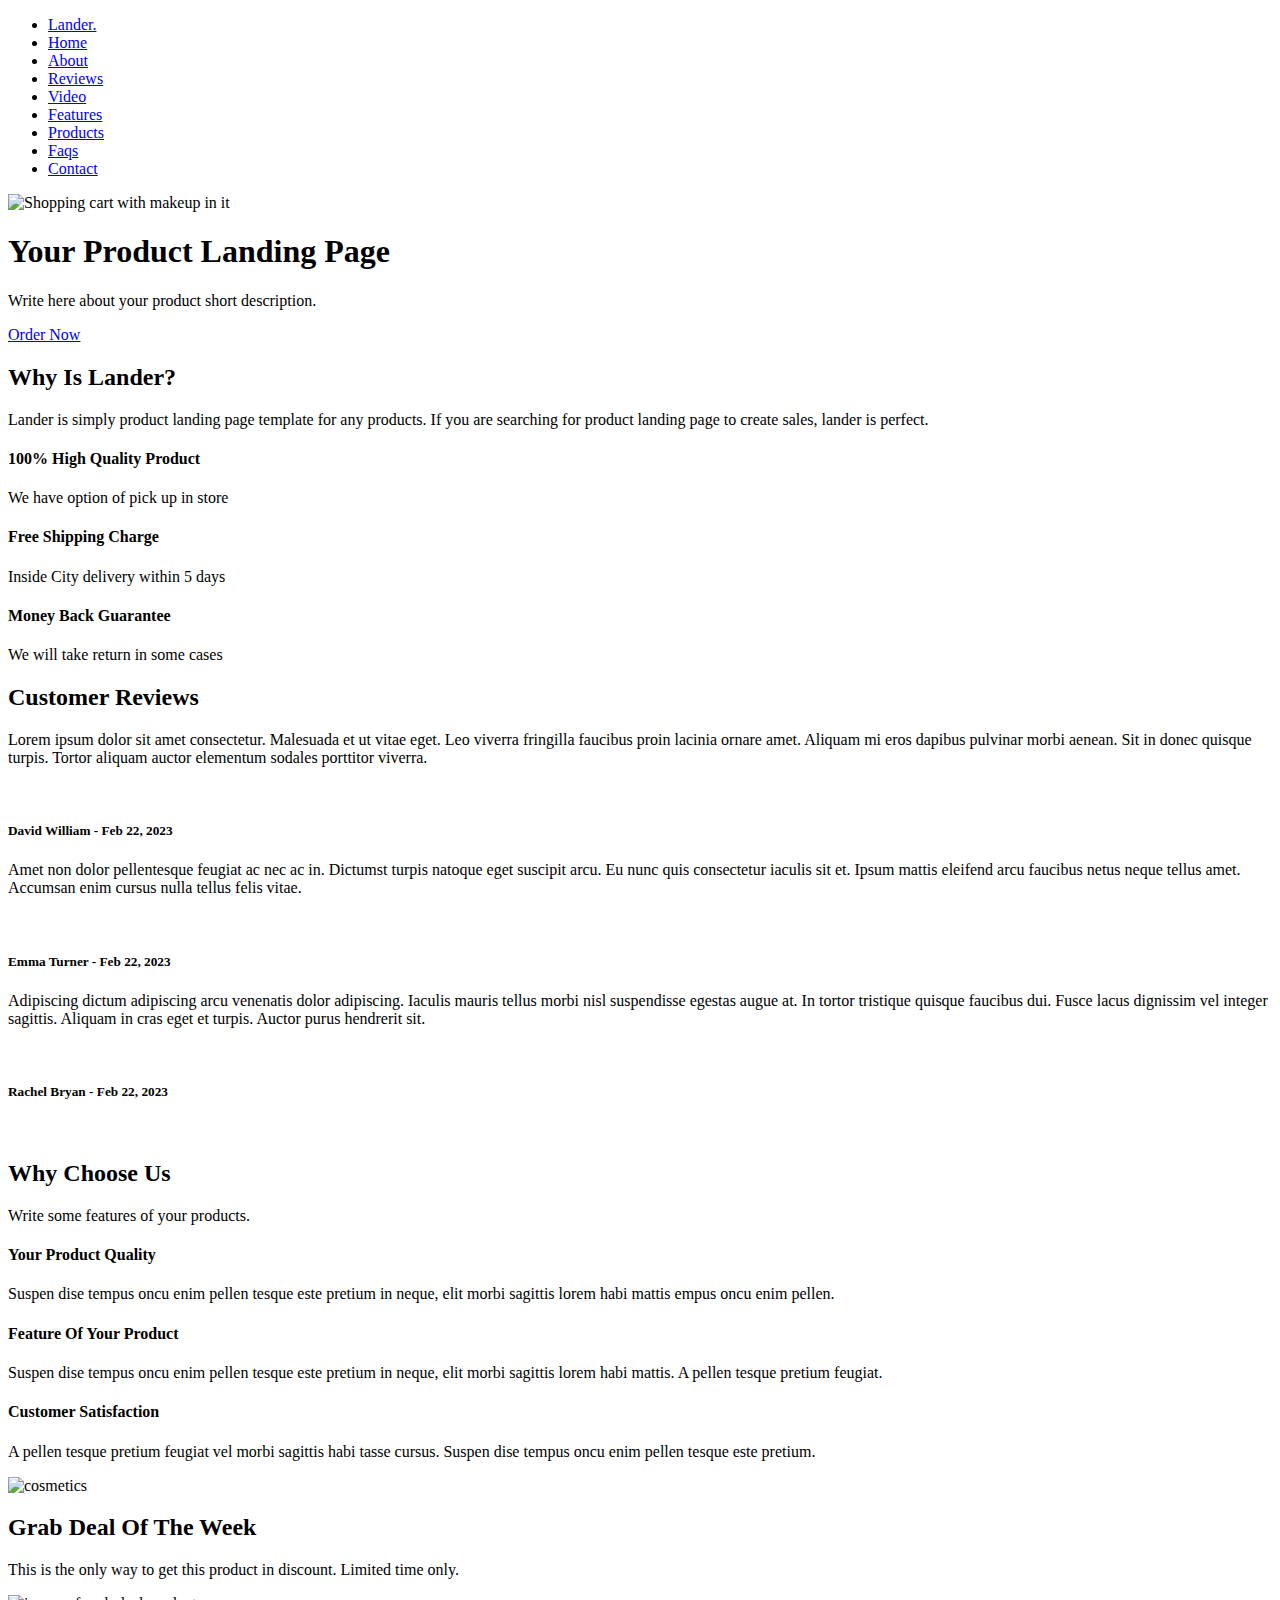
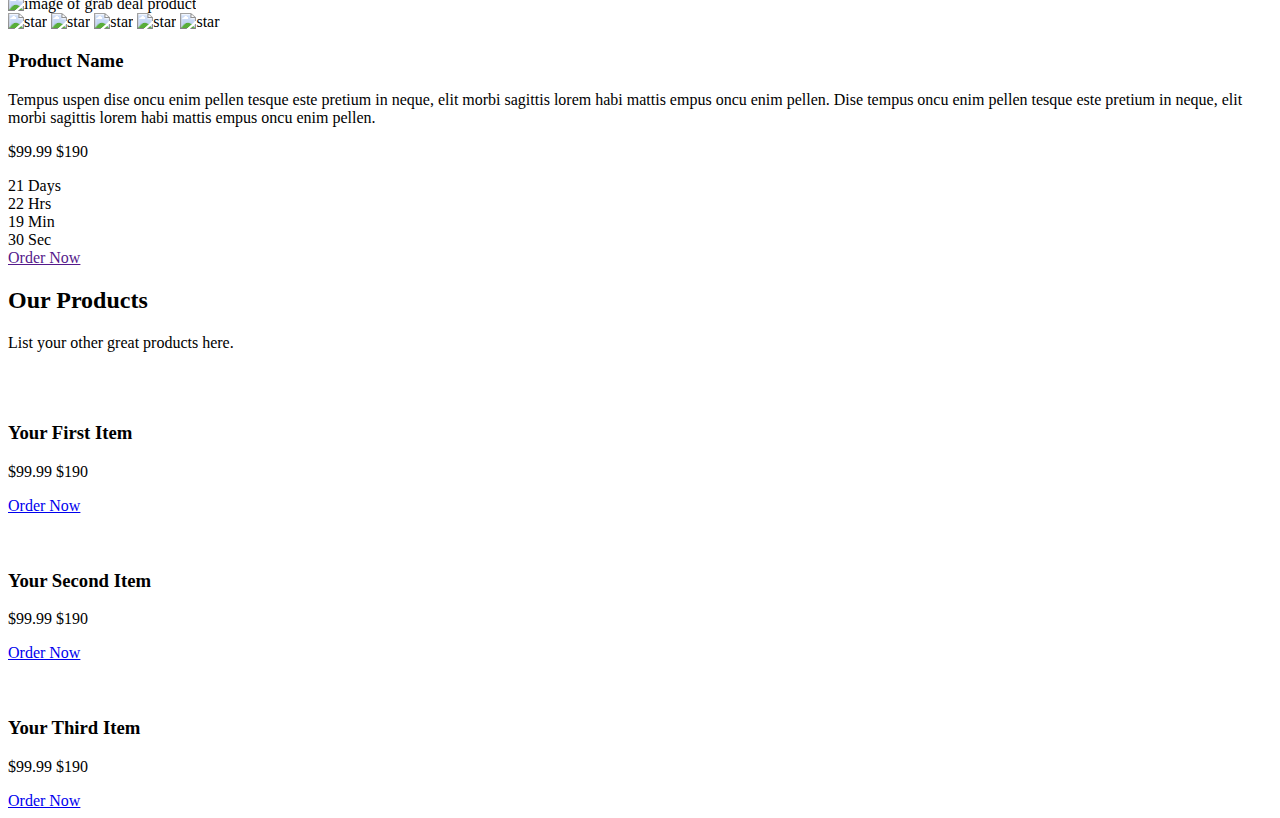
==== index.html @ 1db171d6 "first commit" ====
<!DOCTYPE html>
<html lang="en">
<head>
    <meta charset="UTF-8">
    <meta name="viewport" content="width=device-width, initial-scale=1.0">
    <title>Document</title>
</head>
<body>
    <header>
        <nav class="navbar">
            <ul>
                <li>
                    <a href="/home" class="navbar--logo">Lander.</a>
                </li>
                <li class="navbar--links"><a href="/home">Home</a></li>
                <li class="navbar--links"><a href="/about">About</a></li>
                <li class="navbar--links"><a href="/reviews">Reviews</a></li>
                <li class="navbar--links"><a href="/video">Video</a></li>
                <li class="navbar--links"><a href="/features">Features</a></li>
                <li class="navbar--links"><a href="/products">Products</a></li>
                <li class="navbar--links"><a href="/faqs">Faqs</a></li>
                <li class="navbar--links"><a href="/contact">Contact</a></li> 
            </ul>
        </nav>
    </header>
    <section class="above_fold">
        <div class="above_fold--billboard">
            <img class="above_fold--cart_image" src="./images/makeup-cart.png" alt="Shopping cart with makeup in it">
            <h1 class="above_fold--billboard_heading">Your Product Landing Page</h1>
            <p class="above_fold--billboard_text">Write here about your product short description.</p>
            <a class="above_fold--billboard_button" href="/order">Order Now</a>
        </div>
    </section>
    <section class="purpose">
        <div class="purpose--top_blurb">
            <h2 class="purpose--top_blurb_heading">Why Is Lander?</h2>
            <p class="purpose--top_blurb_text">
                Lander is simply product landing page template for any products.
                If you are searching for product landing page to create sales, 
                lander is perfect.
            </p>
        </div>
        <div class="boxes">
            <div class="box">
                <i class="box--solar_balloon"></i>
                <h4 class="box--heading">100% High Quality Product</h4>
                <p class="box--text">
                    We have option of pick up in store
                </p>
            </div>
            <div class="box">
                <i class="box--solar_bag_heart"></i>
                <h4 class="box--heading">Free Shipping Charge</h4>
                <p class="box--text">
                    Inside City delivery within 5 days
                </p>
            </div>
            <div class="box">
                <i class="box--solar_adhesive_plaster"></i>
                <h4 class="box--heading">Money Back Guarantee</h4>
                <p class="box--text">
                    We will take return in some cases
                </p>
            </div>
        </div>
    </section>
    <section class="reviews">
        <h2 class="reviews--heading">Customer Reviews</h2>
        <div class="reviews--review">
            <p class="reviews--review_text">
                Lorem ipsum dolor sit amet consectetur. Malesuada et ut vitae eget. Leo viverra fringilla faucibus proin lacinia ornare
                amet. Aliquam mi eros dapibus pulvinar morbi aenean. Sit in donec quisque turpis. Tortor aliquam auctor elementum
                sodales porttitor viverra.
            </p>
            <img src="" alt="" class="reviews--star">
            <img src="" alt="" class="reviews--star">
            <img src="" alt="" class="reviews--star">
            <img src="" alt="" class="reviews--star">
            <img src="" alt="" class="reviews--star">
            <h5 class="reviews--reviewer">
                David William - Feb 22, 2023
            </h5>
        </div>
        <div class="reviews--review">
            <p class="reviews--review_text">
                Amet non dolor pellentesque feugiat ac nec ac in. Dictumst turpis natoque eget suscipit arcu. Eu nunc quis consectetur
                iaculis sit et. Ipsum mattis eleifend arcu faucibus netus neque tellus amet. Accumsan enim cursus nulla tellus felis
                vitae.
            </p>
            <img src="" alt="" class="reviews--star">
            <img src="" alt="" class="reviews--star">
            <img src="" alt="" class="reviews--star">
            <img src="" alt="" class="reviews--star">
            <img src="" alt="" class="reviews--star">
            <h5 class="reviews--reviewer">
                Emma Turner - Feb 22, 2023
            </h5>
        </div>
        <div class="reviews--review">
            <p class="reviews--review_text">
                Adipiscing dictum adipiscing arcu venenatis dolor adipiscing. Iaculis mauris tellus morbi nisl suspendisse egestas augue
                at. In tortor tristique quisque faucibus dui. Fusce lacus dignissim vel integer sagittis. Aliquam in cras eget et
                turpis. Auctor purus hendrerit sit.
            </p>
            <img src="" alt="" class="reviews--star">
            <img src="" alt="" class="reviews--star">
            <img src="" alt="" class="reviews--star">
            <img src="" alt="" class="reviews--star">
            <img src="" alt="" class="reviews--star">
            <h5 class="reviews--reviewer">
                Rachel Bryan - Feb 22, 2023
            </h5>
        </div>
    </section>
    <section class="reasons">
        <img src="" alt="" class="reasons--image">
        <div class="reasons--container">
            <h2 class="reasons--heading">Why Choose Us</h2>
            <p class="reasons--heading_paragraph">Write some features of your products.</p>
            <h4 class="reasons--reason_heading">Your Product Quality</h4>
            <p class="reasons--reason_text">
                Suspen dise tempus oncu enim pellen tesque este pretium in neque, elit morbi sagittis lorem habi mattis empus oncu enim
                pellen.
            </p>
            <h4 class="reasons--reason_heading">Feature Of Your Product</h4>
            <p class="reasons--reason_text">
                Suspen dise tempus oncu enim pellen tesque este pretium in neque, elit morbi sagittis lorem habi mattis. A pellen tesque
                pretium feugiat.
            </p>
            <h4 class="reasons--reason_heading">Customer Satisfaction</h4>
            <p class="reasons--reason_text">
                A pellen tesque pretium feugiat vel morbi sagittis habi tasse cursus. Suspen dise tempus oncu enim pellen tesque este
                pretium.
            </p>
        </div>
    </section>
    <section class="features">
        <div class="feature--item_one"></div>
        <div class="feature--item_two"></div>
        <div class="feature--item_three"></div>
        <img src="" alt="cosmetics" class="feature--image">
        <div class="feature--item_four"></div>
        <div class="feature--item_five"></div>
        <div class="feature--item_six"></div>
    </section>
    <section class="grab_deal">
        <h2 class="grab_deal--heading">
            Grab Deal Of The Week
        </h2>
        <p>
            This is the only way to get this product in discount. Limited time only.
        </p>
        <div class="grab_deal--product">
            <img src="" alt="image of grab deal product" class="grab_deal--product_text">
            <div class="grab_deal--product_description">
                <div class="grab_deal--product_description_rating">
                    <img src="" alt="star" class="grab_deal--star">
                    <img src="" alt="star" class="grab_deal--star">
                    <img src="" alt="star" class="grab_deal--star">
                    <img src="" alt="star" class="grab_deal--star">
                    <img src="" alt="star" class="grab_deal--star">
                </div>
                <h3 class="grab_deal--product_name">Product Name</h3>
                <p class="grab_deal--product_text">
                    Tempus uspen dise oncu enim pellen tesque este pretium in neque, elit morbi sagittis lorem habi mattis empus oncu enim
                    pellen. Dise tempus oncu enim pellen tesque este pretium in neque, elit morbi sagittis lorem habi mattis empus oncu enim
                    pellen.
                </p>
                <p class="grab_deal--product_price">
                    <span class="grab_deal--product_sale_price">$99.99</span>
                    <span class="grab_deal--product_retail_price">$190</span>
                </p>
                <div class="grab_deal--countdown_box">
                    <div class="grab_deal--countdown_time">
                        <span class="grab_deal--countdown_number">21</span>
                        <span class="grab_deal--countdown_unit">Days</span>
                    </div>
                    <div class="grab_deal--countdown_time">
                        <span class="grab_deal--countdown_number">22</span>
                        <span class="grab_deal--countdown_unit">Hrs</span>
                    </div>
                    <div class="grab_deal--countdown_time">
                        <span class="grab_deal--countdown_number">19</span>
                        <span class="grab_deal--countdown_unit">Min</span>
                    </div>
                    <div class="grab_deal--countdown_time">
                        <span class="grab_deal--countdown_number">30</span>
                        <span class="grab_deal--countdown_unit">Sec</span>
                    </div>
                    <a href="" class="grab_deal--order_button">Order Now</a>
                </div>
            </div>
        </div>
    </section>
    <section class="our_products">
        <div class="our_products--head_area">
            <h2 class="our_products--head_area_title">Our Products</h2>
            <p class="our_products--head_area_text">
                List your other great products here.
            </p>
        </div>
        <div class="our_products--product_area">
            <div class="our_products--product">
                <img src="" alt="" class="our_products--product_image">
                <div class="our_products--rating">
                    <img src="" alt="" class="our_products--star">
                    <img src="" alt="" class="our_products--star">
                    <img src="" alt="" class="our_products--star">
                    <img src="" alt="" class="our_products--star">
                    <img src="" alt="" class="our_products--star">
                </div>
                <h3 class="our_products--product_title">Your First Item</h3>
                <p class="our_products--product_price">
                    <span class="our_products--product_sale_price">$99.99</span>
                    <span class="our_products--product_retail_price">$190</span>
                </p>
                <a href="/order" class="our_products--order_button">Order Now</a>
            </div>
            <div class="our_products--product">
                <img src="" alt="" class="our_products--product_image">
                <div class="our_products--rating">
                    <img src="" alt="" class="our_products--star">
                    <img src="" alt="" class="our_products--star">
                    <img src="" alt="" class="our_products--star">
                    <img src="" alt="" class="our_products--star">
                    <img src="" alt="" class="our_products--star">
                </div>
                <h3 class="our_products--product_title">Your Second Item</h3>
                <p class="our_products--product_price">
                    <span class="our_products--product_sale_price">$99.99</span>
                    <span class="our_products--product_retail_price">$190</span>
                </p>
                <a href="/order" class="our_products--order_button">Order Now</a>
            </div>
            <div class="our_products--product">
                <img src="" alt="" class="our_products--product_image">
                <div class="our_products--rating">
                    <img src="" alt="" class="our_products--star">
                    <img src="" alt="" class="our_products--star">
                    <img src="" alt="" class="our_products--star">
                    <img src="" alt="" class="our_products--star">
                    <img src="" alt="" class="our_products--star">
                </div>
                <h3 class="our_products--product_title">Your Third Item</h3>
                <p class="our_products--product_price">
                    <span class="our_products--product_sale_price">$99.99</span>
                    <span class="our_products--product_retail_price">$190</span>
                </p>
                <a href="/order" class="our_products--order_button">Order Now</a>
            </div>
        </div>
    </section>
</body>
</html>
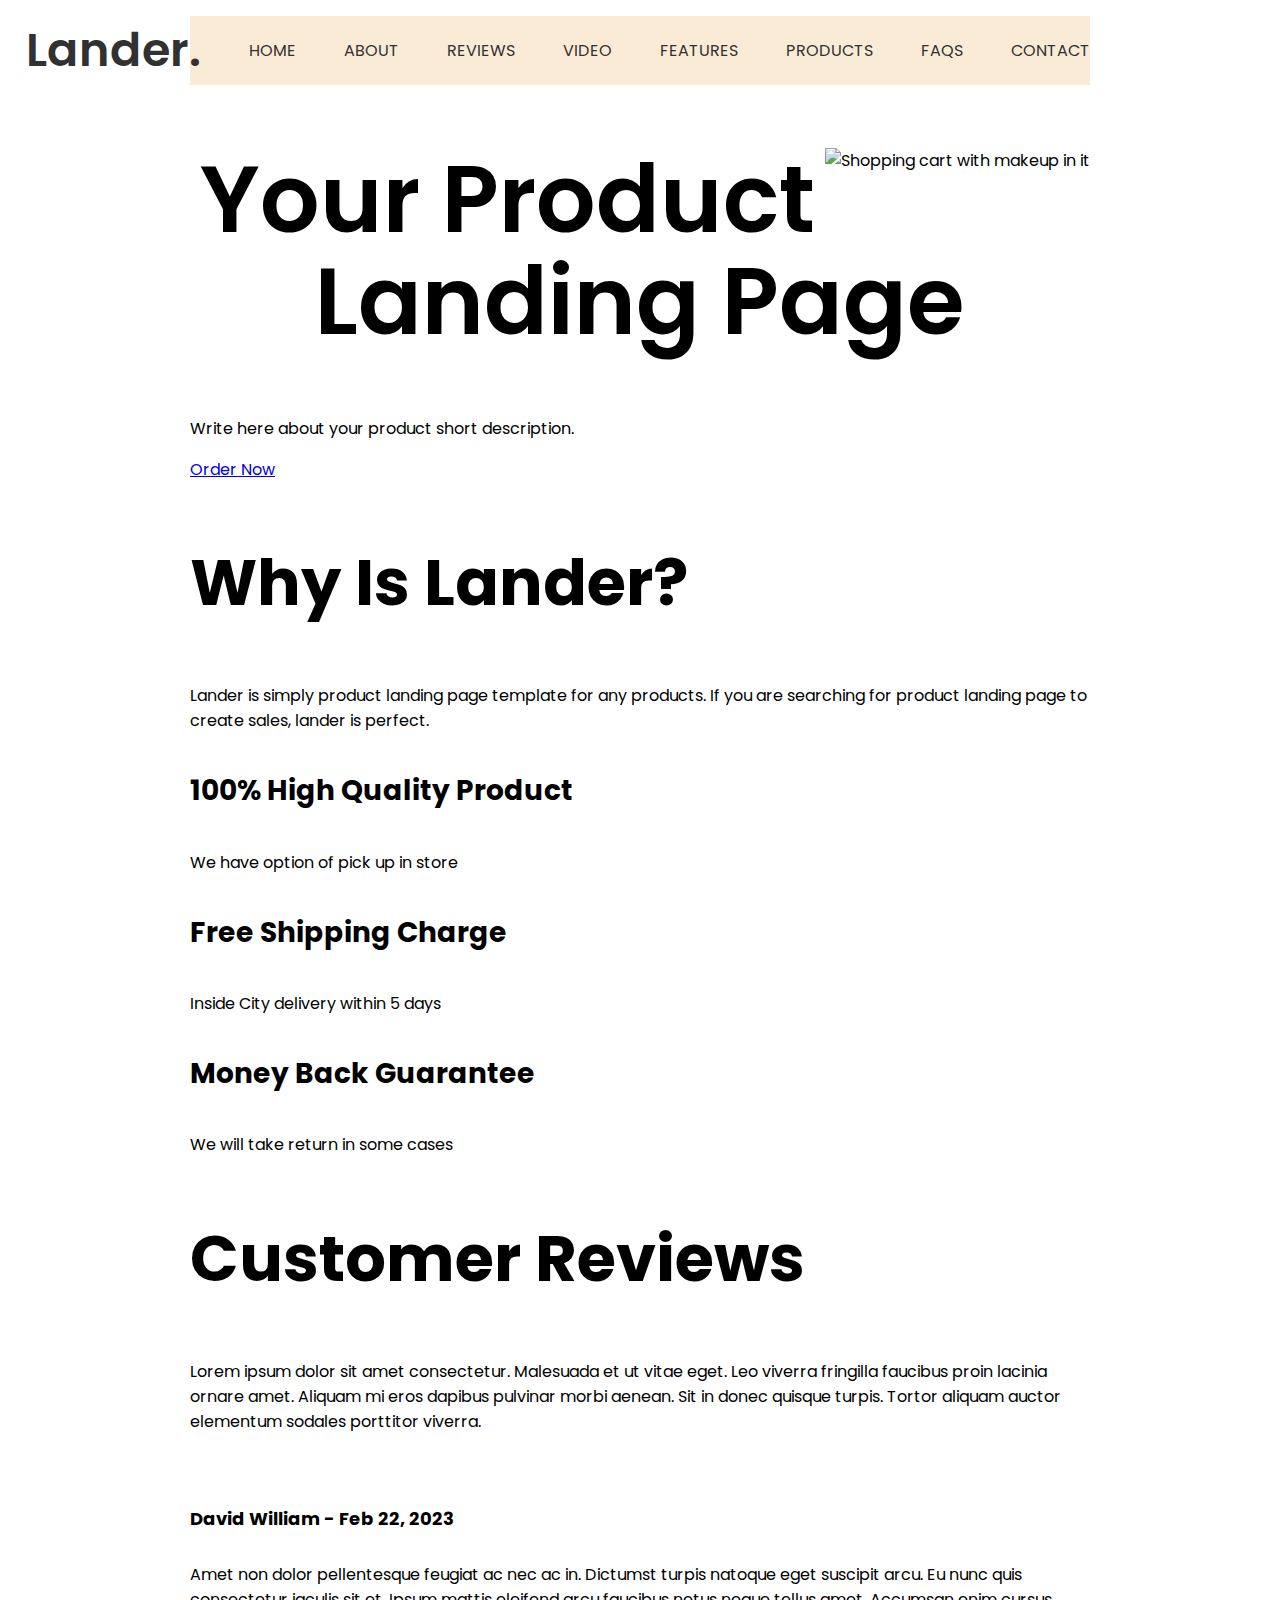
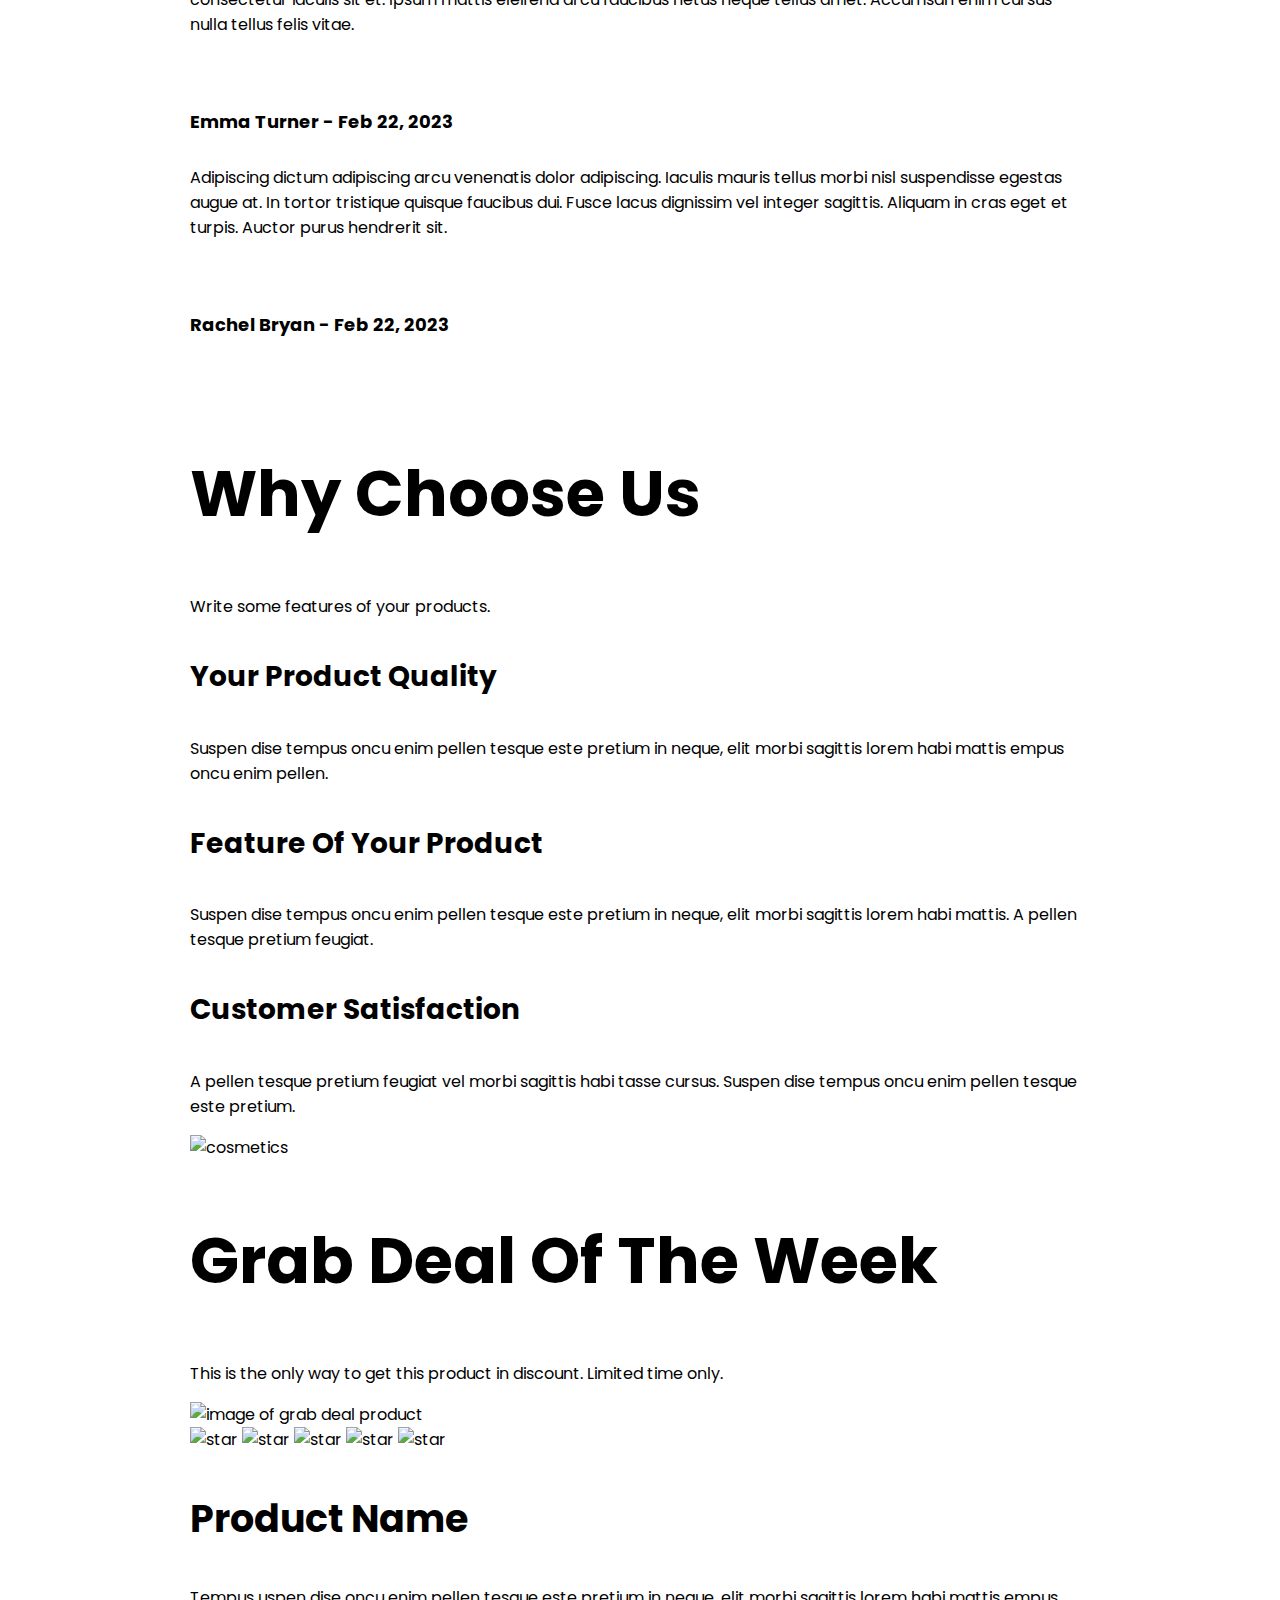
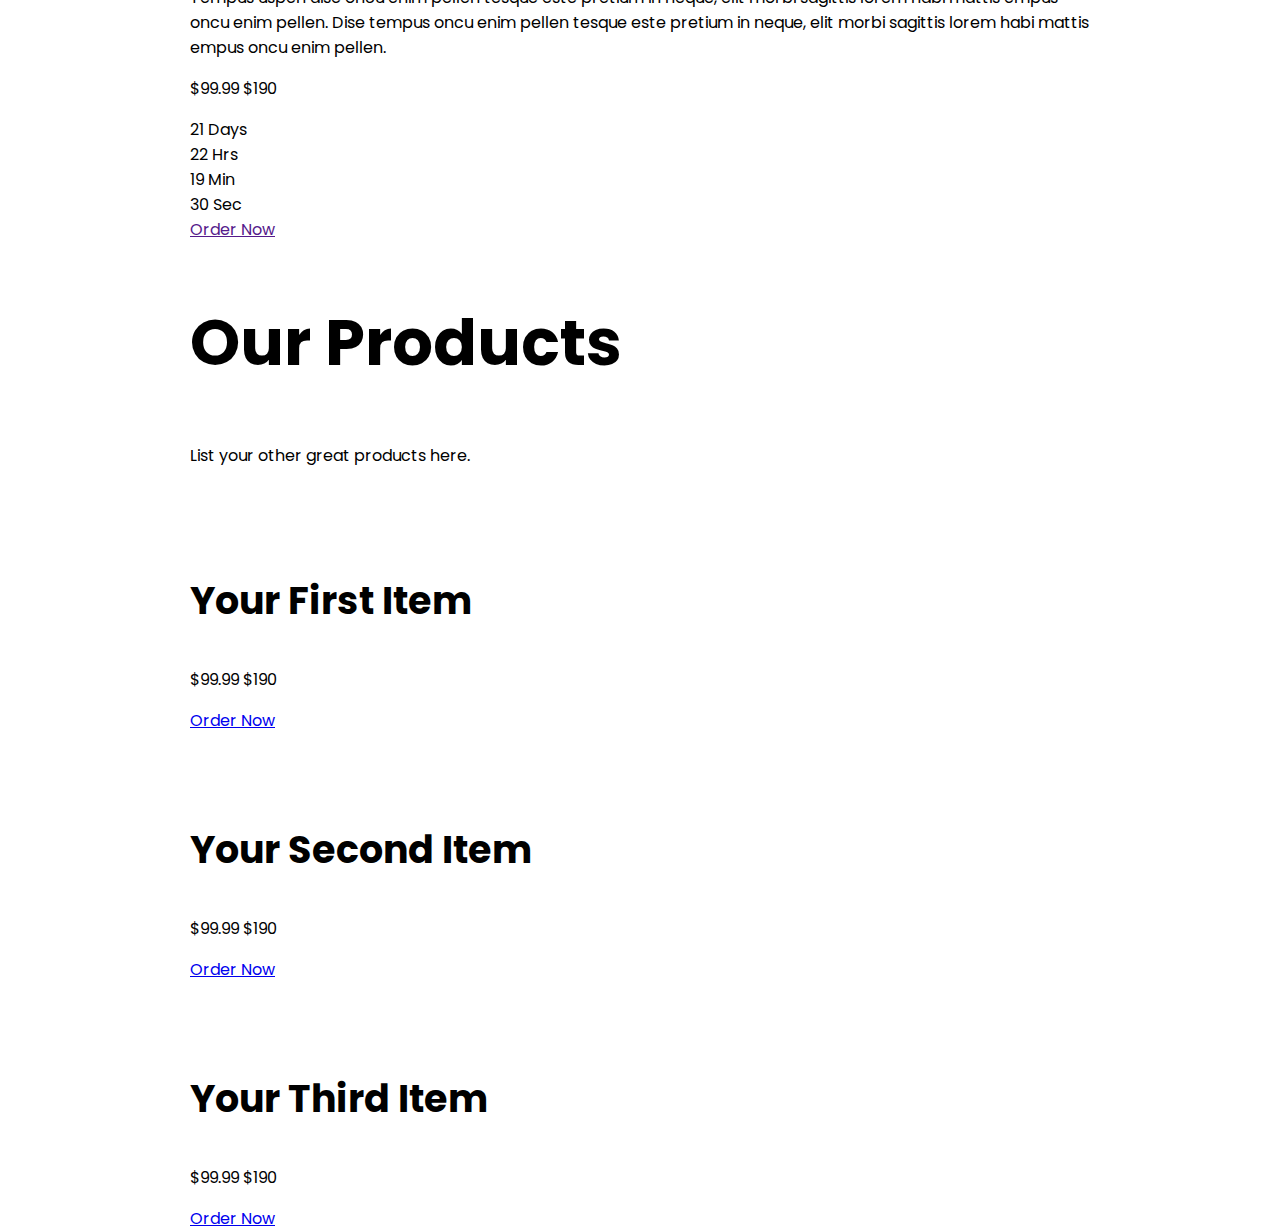
==== commit 75294809: "add some css for top part of page" ====
--- a/index.html
+++ b/index.html
@@ -3,16 +3,20 @@
 <head>
     <meta charset="UTF-8">
     <meta name="viewport" content="width=device-width, initial-scale=1.0">
-    <title>Document</title>
+    <title>Figma Landing Page</title>
+    <link rel="preconnect" href="https://fonts.googleapis.com">
+    <link rel="preconnect" href="https://fonts.gstatic.com" crossorigin>
+    <link href="https://fonts.googleapis.com/css2?family=Poppins:wght@300;400;600;700&display=swap" rel="stylesheet">
+    <link rel="stylesheet" href="./styles.css">
 </head>
 <body>
     <header>
         <nav class="navbar">
-            <ul>
+            <ul class="navbar--flex_container">
                 <li>
                     <a href="/home" class="navbar--logo">Lander.</a>
                 </li>
-                <li class="navbar--links"><a href="/home">Home</a></li>
+                <li class="navbar--links navbar--home_link"><a href="/home">Home</a></li>
                 <li class="navbar--links"><a href="/about">About</a></li>
                 <li class="navbar--links"><a href="/reviews">Reviews</a></li>
                 <li class="navbar--links"><a href="/video">Video</a></li>
@@ -25,7 +29,7 @@
     </header>
     <section class="above_fold">
         <div class="above_fold--billboard">
-            <img class="above_fold--cart_image" src="./images/makeup-cart.png" alt="Shopping cart with makeup in it">
+            <img class="above_fold--cart_image" src="https://picsum.photos/760/649" alt="Shopping cart with makeup in it">
             <h1 class="above_fold--billboard_heading">Your Product Landing Page</h1>
             <p class="above_fold--billboard_text">Write here about your product short description.</p>
             <a class="above_fold--billboard_button" href="/order">Order Now</a>
--- a/styles.css
+++ b/styles.css
@@ -0,0 +1,80 @@
+:root {
+    font-size: 1em;
+}
+
+html {
+    font-family: Poppins, sans-serif;
+}
+
+body {
+    margin: 0;
+    box-sizing: border-box;
+    padding-left: 190px;
+    padding-right: 190px;
+}
+
+h1 {
+    font-size: 5.875rem;
+}
+
+h2 {
+    font-size: 4rem;
+}
+
+h3 {
+    font-size: 2.375rem;
+}
+
+h4 {
+    font-size: 1.75rem;
+}
+
+h5 {
+    font-size: 1.125rem;
+}
+
+.navbar {
+    background-color: antiquewhite;
+}
+
+.navbar--flex_container {
+    display: flex;
+    justify-content: flex-end;
+    align-items: center;
+}
+
+.navbar li {
+    list-style-type: none;
+}
+
+.navbar a {
+    color: #313131;
+    text-decoration: none;
+}
+
+.navbar--logo {
+    margin-left: 10px;
+    margin-right: auto;
+    font-size: 2.875rem;
+    font-weight: 600;
+}
+
+.navbar--links > a {
+    text-transform: uppercase;
+    padding-left: 3rem;
+}
+
+.navbar--links.navbar--home_link {
+    margin-left: auto;
+}
+
+.above_fold--cart_image {
+    float: right;
+}
+
+.above_fold--billboard_heading {
+    line-height: 109%;
+    font-weight: 600;
+    text-align: center;
+    
+}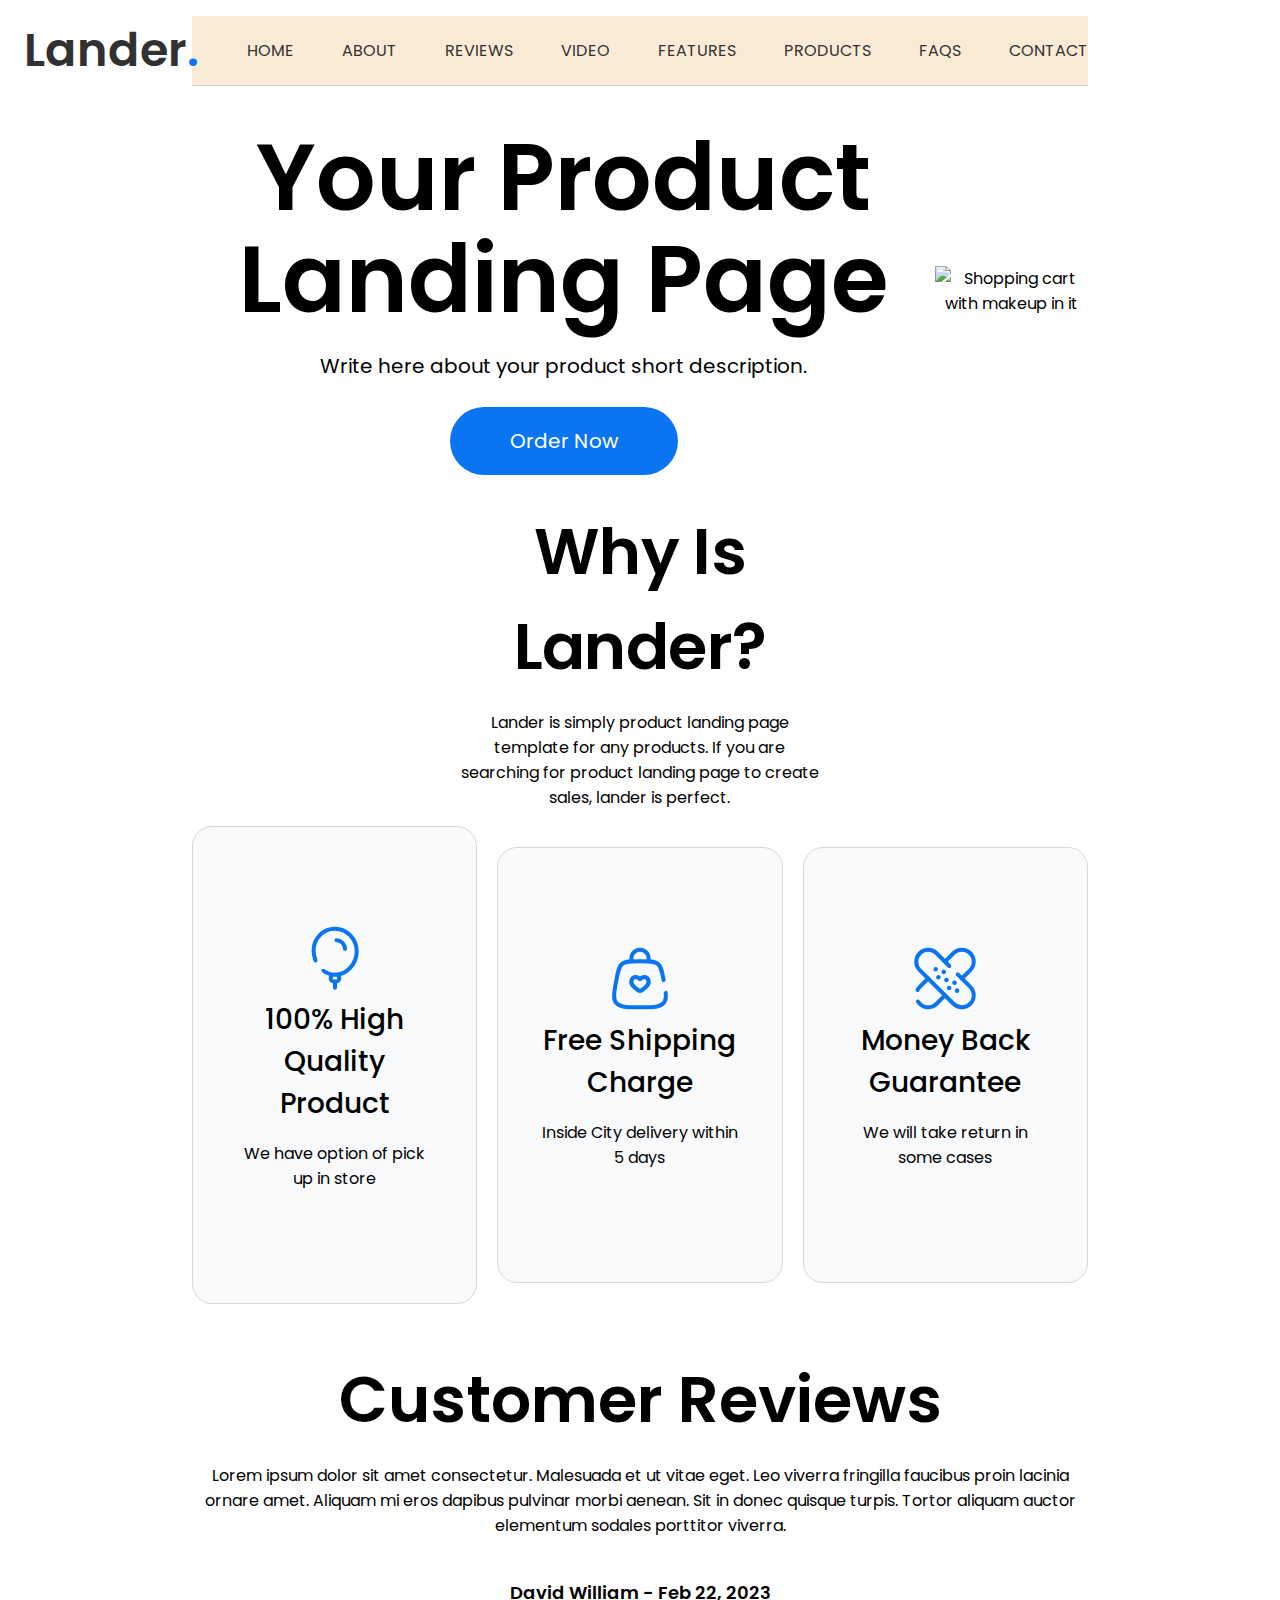
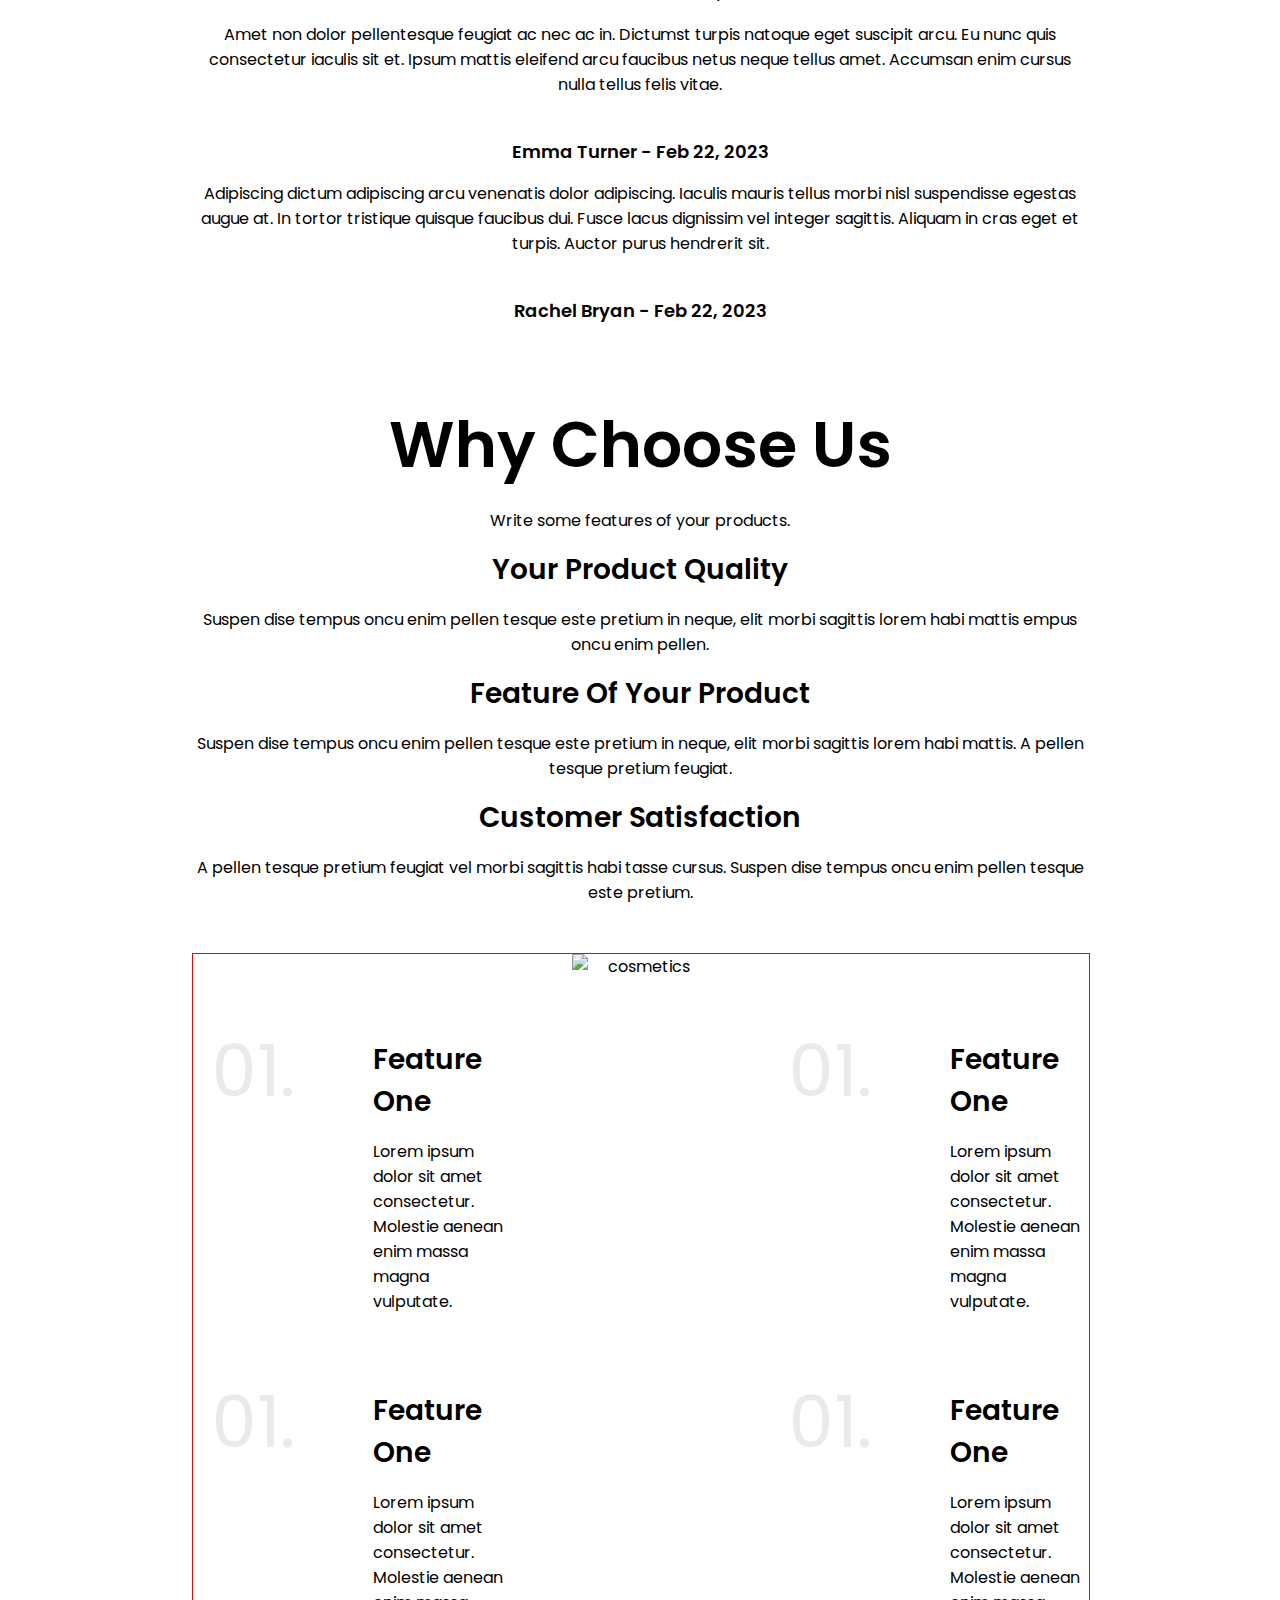
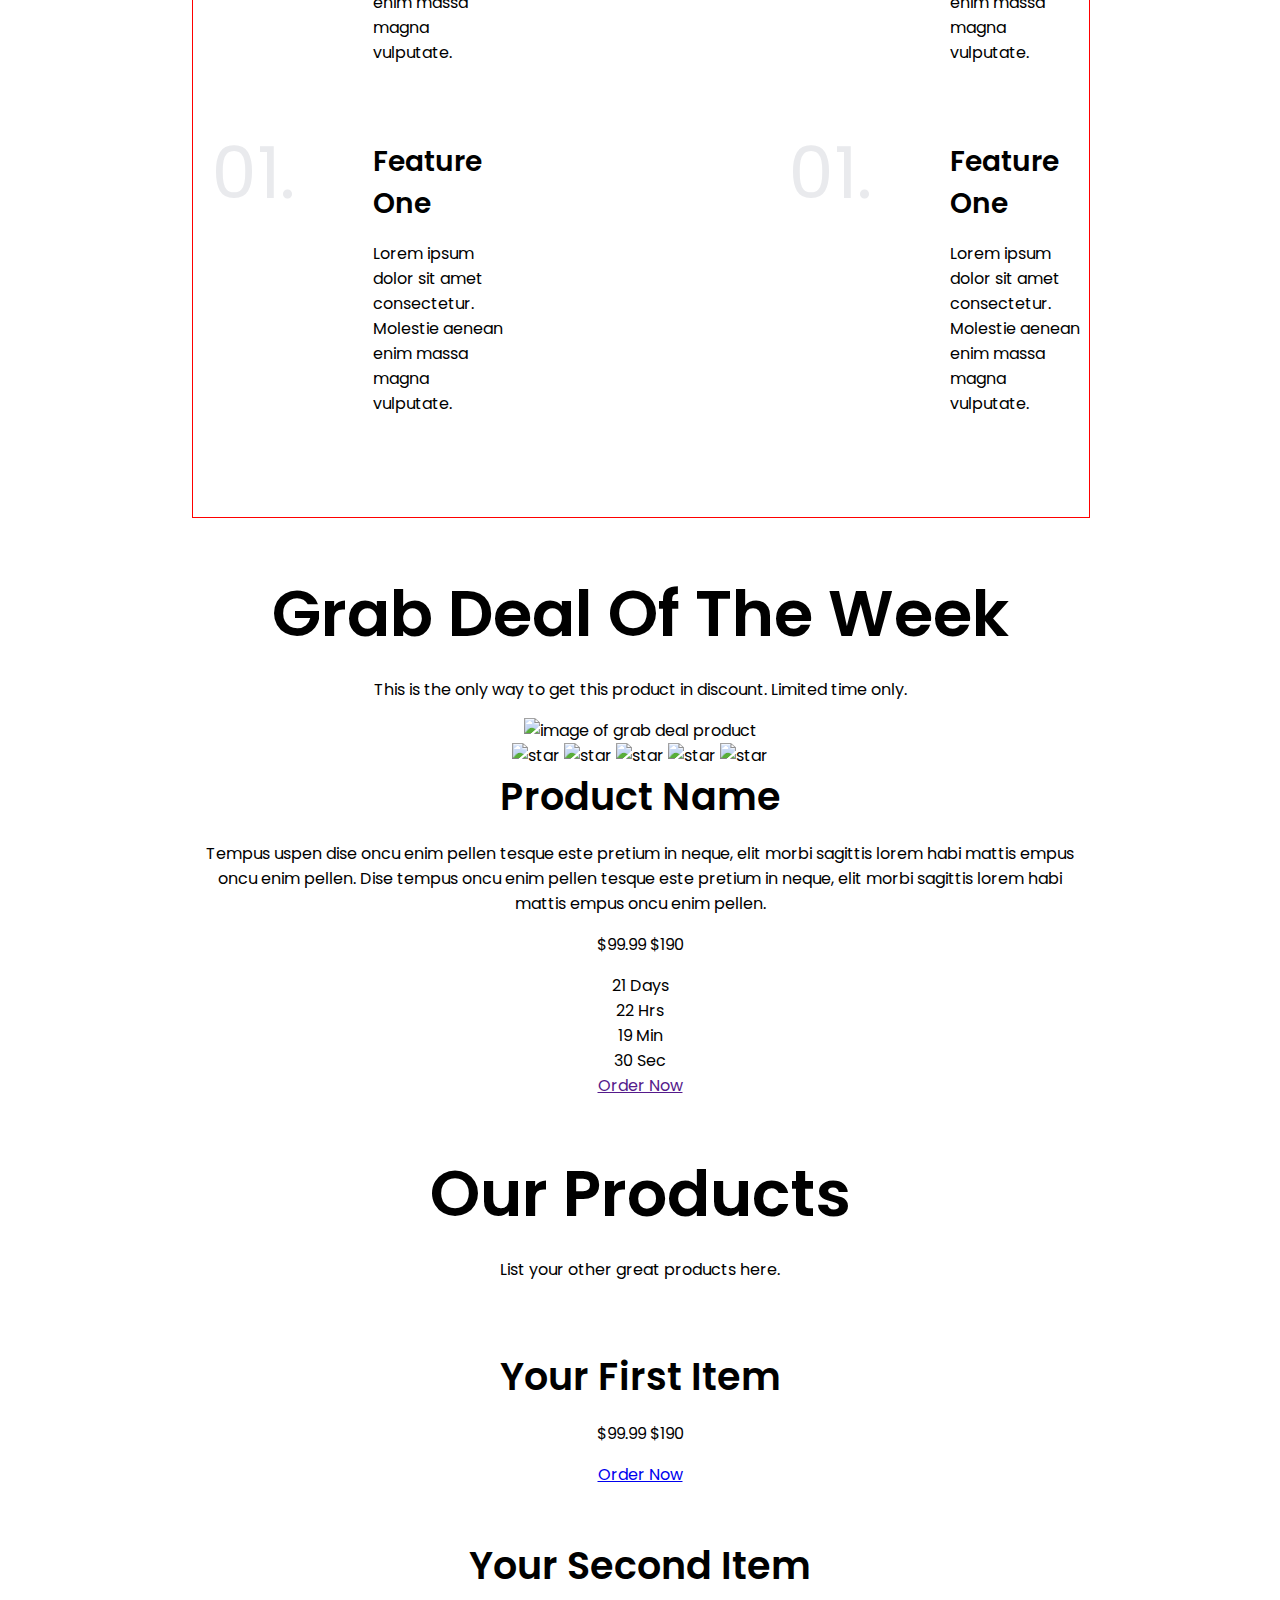
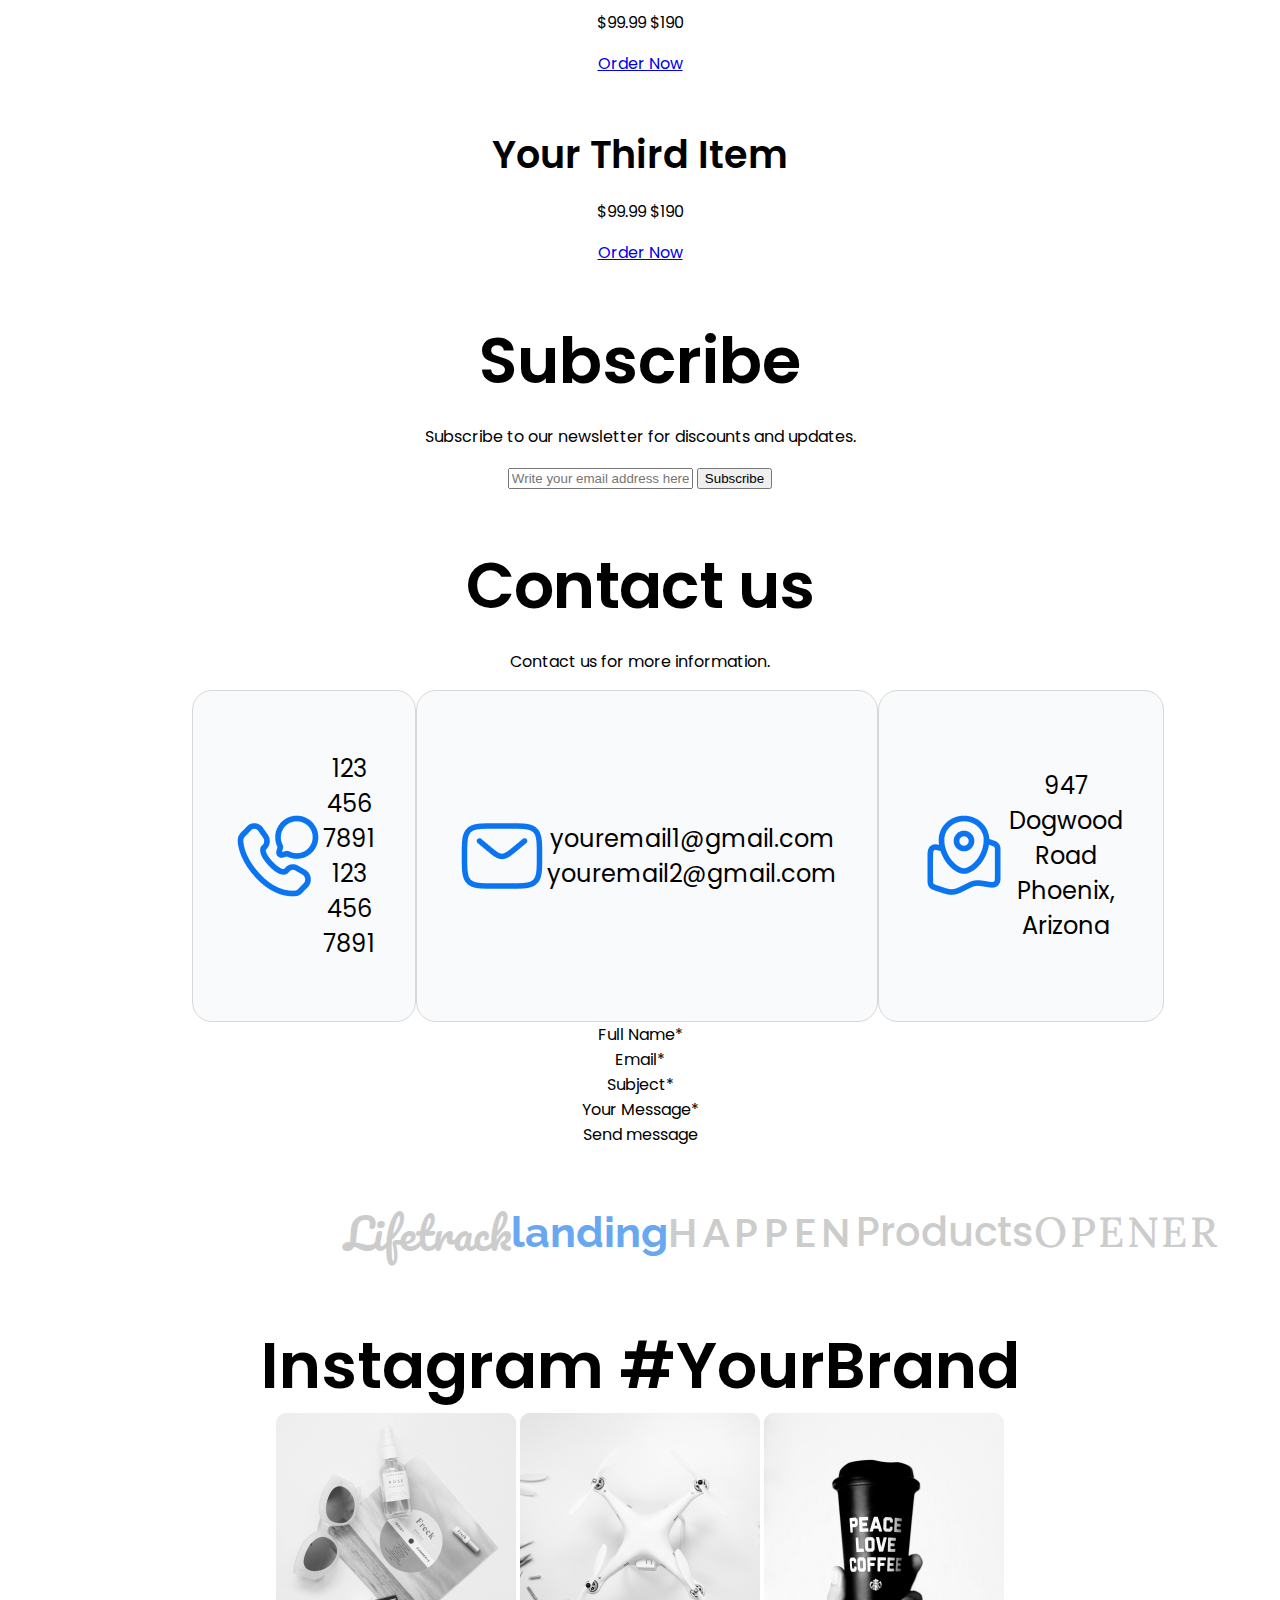
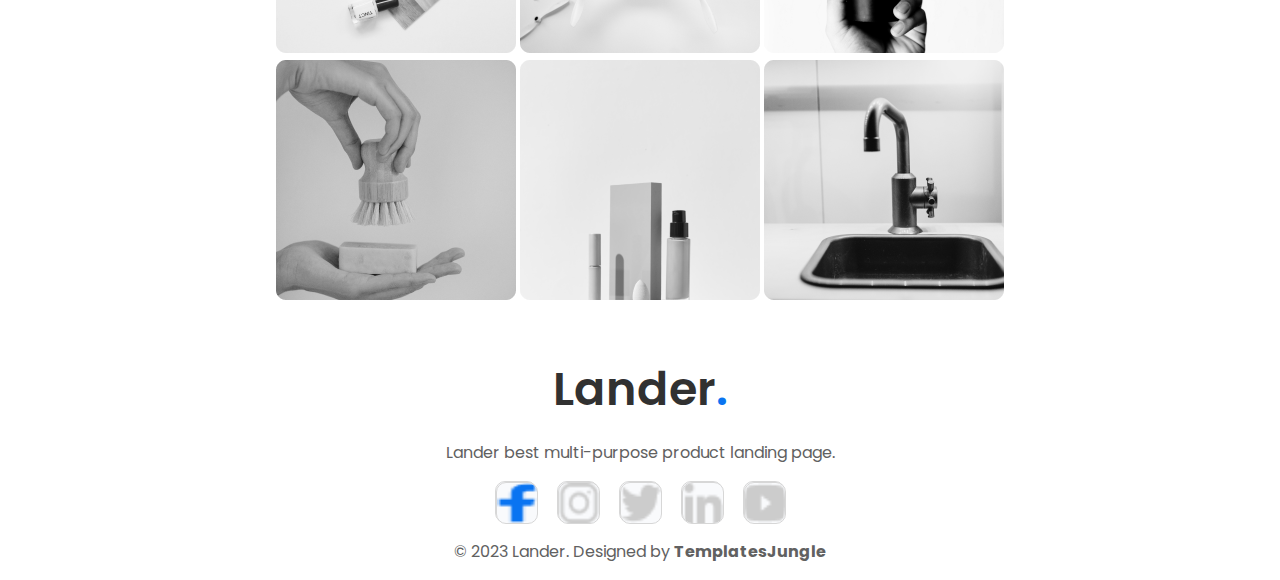
==== commit 28483646: "commit" ====
--- a/index.html
+++ b/index.html
@@ -6,7 +6,10 @@
     <title>Figma Landing Page</title>
     <link rel="preconnect" href="https://fonts.googleapis.com">
     <link rel="preconnect" href="https://fonts.gstatic.com" crossorigin>
-    <link href="https://fonts.googleapis.com/css2?family=Poppins:wght@300;400;600;700&display=swap" rel="stylesheet">
+    <link
+        href="https://fonts.googleapis.com/css2?family=Lato:wght@700&family=Lora:wght@500&family=Pacifico&family=Poppins:wght@400;500;600;700&family=Raleway:wght@700&display=swap"
+        rel="stylesheet">
+    <link href="https://cdnjs.cloudflare.com/ajax/libs/font-awesome/5.13.0/css/all.min.css" rel="stylesheet">
     <link rel="stylesheet" href="./styles.css">
 </head>
 <body>
@@ -14,7 +17,7 @@
         <nav class="navbar">
             <ul class="navbar--flex_container">
                 <li>
-                    <a href="/home" class="navbar--logo">Lander.</a>
+                    <a href="/home" class="navbar--logo logo">Lander<span class="logo--period">.</span></a>
                 </li>
                 <li class="navbar--links navbar--home_link"><a href="/home">Home</a></li>
                 <li class="navbar--links"><a href="/about">About</a></li>
@@ -29,11 +32,11 @@
     </header>
     <section class="above_fold">
         <div class="above_fold--billboard">
-            <img class="above_fold--cart_image" src="https://picsum.photos/760/649" alt="Shopping cart with makeup in it">
             <h1 class="above_fold--billboard_heading">Your Product Landing Page</h1>
             <p class="above_fold--billboard_text">Write here about your product short description.</p>
             <a class="above_fold--billboard_button" href="/order">Order Now</a>
         </div>
+        <img class="above_fold--cart_image" src="https://picsum.photos/760/649" alt="Shopping cart with makeup in it">
     </section>
     <section class="purpose">
         <div class="purpose--top_blurb">
@@ -44,25 +47,25 @@
                 lander is perfect.
             </p>
         </div>
-        <div class="boxes">
-            <div class="box">
-                <i class="box--solar_balloon"></i>
-                <h4 class="box--heading">100% High Quality Product</h4>
-                <p class="box--text">
+        <div class="purpose--boxes">
+            <div class="purpose--box">
+                <img src="./images/solar_balloon-broken.svg" alt="" class="purpose_box_balloon">
+                <h4 class="purpose--box--heading">100% High Quality Product</h4>
+                <p class="purpose--box--text">
                     We have option of pick up in store
                 </p>
             </div>
-            <div class="box">
-                <i class="box--solar_bag_heart"></i>
-                <h4 class="box--heading">Free Shipping Charge</h4>
-                <p class="box--text">
+            <div class="purpose--box">
+                <img src="./images/solar_bag-heart-broken.svg" alt="" class="purpose--box--bag_heart">
+                <h4 class="purpose--box--heading">Free Shipping Charge</h4>
+                <p class="purpose--box--text">
                     Inside City delivery within 5 days
                 </p>
             </div>
-            <div class="box">
-                <i class="box--solar_adhesive_plaster"></i>
-                <h4 class="box--heading">Money Back Guarantee</h4>
-                <p class="box--text">
+            <div class="purpose--box">
+                <img src="./images/solar_adhesive-plaster-broken.svg" alt="" class="purpose--box--adhesive_plaster">
+                <h4 class="purpose--box--heading">Money Back Guarantee</h4>
+                <p class="purpose--box--text">
                     We will take return in some cases
                 </p>
             </div>
@@ -139,13 +142,49 @@
         </div>
     </section>
     <section class="features">
-        <div class="feature--item_one"></div>
-        <div class="feature--item_two"></div>
-        <div class="feature--item_three"></div>
-        <img src="" alt="cosmetics" class="feature--image">
-        <div class="feature--item_four"></div>
-        <div class="feature--item_five"></div>
-        <div class="feature--item_six"></div>
+        <p class="features--numbers features--numbers--left features--row_one">01.</p>
+        <div class="features--row_one features--left">
+            <h4>Feature One</h4>
+            <p>
+                Lorem ipsum dolor sit amet consectetur. Molestie aenean enim massa magna vulputate.
+            </p>
+        </div>
+        <p class="features--numbers features--numbers--left features--row_two">01.</p>
+        <div class="features--row_two features--left">
+            <h4>Feature One</h4>
+            <p>
+                Lorem ipsum dolor sit amet consectetur. Molestie aenean enim massa magna vulputate.
+            </p>
+        </div>
+        <p class="features--numbers features--numbers--left features--row_three">01.</p>
+        <div class="features--row_three features--left">
+            <h4>Feature One</h4>
+            <p>
+                Lorem ipsum dolor sit amet consectetur. Molestie aenean enim massa magna vulputate.
+            </p>
+        </div>
+        <img src="https://picsum.photos/500/630" alt="cosmetics" class="features--image">
+        <p class="features--numbers features--numbers--right features--row_one">01.</p>
+        <div class="features--row_one features--right">
+            <h4>Feature One</h4>
+            <p>
+                Lorem ipsum dolor sit amet consectetur. Molestie aenean enim massa magna vulputate.
+            </p>
+        </div>
+        <p class="features--numbers features--numbers--right features--row_two">01.</p>
+        <div class="features--row_two features--right">
+            <h4>Feature One</h4>
+            <p>
+                Lorem ipsum dolor sit amet consectetur. Molestie aenean enim massa magna vulputate.
+            </p>
+        </div>
+        <p class="features--numbers features--numbers--right features--row_three">01.</p>
+        <div class="features--row_three features--right">
+            <h4>Feature One</h4>
+            <p>
+                Lorem ipsum dolor sit amet consectetur. Molestie aenean enim massa magna vulputate.
+            </p>
+        </div>
     </section>
     <section class="grab_deal">
         <h2 class="grab_deal--heading">
@@ -254,5 +293,122 @@
             </div>
         </div>
     </section>
+    <section class="subscribe">
+        <h2 class="subscribe--heading">Subscribe</h2>
+        <p class="subscribe--text">
+            Subscribe to our newsletter for discounts and updates.
+        </p>
+        <input type="text" class="subscribe--email_input" placeholder="Write your email address here...">
+        <button class="subscribe--button">Subscribe</button>
+    </section>
+
+    <section class="contact_us">
+        <div class="contact_us--title">
+            <h2 class="contact_us--title--heading">Contact us</h2>
+            <p class="contact_us--title--text">
+                Contact us for more information.
+            </p>
+        </div>
+        <div class="contact_us--contact">
+            <div class="contact_us--contact_icon_boxes">
+                <div class="contact_us--contact_icon_box">
+                    <img class="contact_us--contact_icon_box--icon" src="./images/solar_call-chat-outline.png" alt="">
+                    <div class="contact_us--contact_icon_box--info">
+                        <p class="contact_us--contact_icon_box--phone1">123 456 7891</p>
+                        <p class="contact_us--contact_icon_box--phone2">123 456 7891</p>
+                    </div>
+                </div>
+                <div class="contact_us--contact_icon_box">
+                    <img class="contact_us--contact_icon_box--icon" src="./images/solar_letter-linear.png" alt="">
+                    <div class="contact_us--contact_icon_box--info">
+                        <p class="contact_us--contact_icon_box--email1">youremail1@gmail.com</p>
+                        <p class="contact_us--contact_icon_box--email2">youremail2@gmail.com</p>
+                    </div>
+                </div>
+                <div class="contact_us--contact_icon_box">
+                    <img class="contact_us--contact_icon_box--icon" src="./images/solar_point-on-map-outline.png" alt="">
+                    <div class="contact_us--contact_icon_box--info">
+                        <p class="contact_us--contact_icon_box--address1">
+                            947 Dogwood Road<br>Phoenix, Arizona
+                        </p>
+                    </div>
+                </div>
+            </div>
+            <div class="contact_us--map_and_form">
+                <div class="contact_us--map"></div>
+                <div class="contact_us--form">
+                    <div class="contact_us--form--inputs">
+                        <div class="contact_us--form--input--full_name_and_email">
+                            <div class="contact_us--form--input--full_name">Full Name*</div>
+                            <div class="contact_us--form--input--email">Email*</div>
+                        </div>
+                        <div class="contact_us--form--input--subject">Subject*</div>
+                        <div class="contact_us--form--input--your_message">Your Message*</div>
+                    </div>
+                    <div class="contact_us--form--button">Send message</div>
+                </div>
+            </div>
+        </div>
+    </section>
+
+    <section class="listed_in">
+        <ul class="listed_in--list">
+            <li class="listed_in--lifetrack">Lifetrack</li>
+            <li class="listed_in--landing">Landing</li>
+            <li class="listed_in--happen allcaps">Happen</li>
+            <li class="listed_in--products">Products</li>
+            <li class="listed_in--opener allcaps">Opener</li>
+        </ul>
+    </section>
+    <!-- <section class="listed_in">
+        <div class="listed_in--lifetrack">Lifetrack</div>
+        <div class="listed_in--landing">Landing</div>
+        <div class="listed_in--happen allcaps">Happen</div>
+        <div class="listed_in--products">Products</div>
+        <div class="listed_in--opener allcaps">Opener</div>
+    </section> -->
+
+    <section class="insta">
+        <h2 class="insta--heading">Instagram #YourBrand</h2>
+        <div class="insta--instagram">
+            <div class="insta--instagram--pics">
+                <img src="./images/insta-pic1.png" alt="" class="insta--pic">
+                <img src="./images/insta-pic2.png" alt="" class="insta--pic">
+                <img src="./images/insta-pic3.png" alt="" class="insta--pic">
+                <img src="./images/insta-pic4.png" alt="" class="insta--pic">
+                <img src="./images/insta-pic5.png" alt="" class="insta--pic">
+                <img src="./images/insta-pic6.png" alt="" class="insta--pic">
+            </div>
+        </div>
+    </section>
+
+    <section class="footer">
+        <div class="footer--top_footer">
+            <a href="/home" class="logo">Lander<span class="logo--period">.</span></a>
+            <p class="footer--top_footer--text">
+                Lander best multi-purpose product landing page.
+            </p>
+            <div class="footer--top_footer--social_icons">
+                <div class="footer--top_footer--icon">
+                    <img src="./images/facebook-icon.png" alt="" class="footer--top_footer--icon">
+                </div>
+                <div class="footer--top_footer--icon">
+                    <img src="./images/instagram-icon.png" alt="" class="footer--top_footer--icon">
+                </div>
+                <div class="footer--top_footer--icon">
+                    <img src="./images/twitter-icon.png" alt="" class="footer--top_footer--icon">
+                </div>
+                <div class="footer--top_footer--icon">
+                    <img src="./images/linkedin-icon.png" alt="" class="footer--top_footer--icon">
+                </div>
+                <div class="footer--top_footer--icon">
+                    <img src="./images/youtube-icon.png" alt="" class="footer--top_footer--icon">
+                </div>
+            </div>
+        </div>
+        <p class="footer--bottom_footer">
+            © 2023 Lander. Designed by <span class="footer--bottom_footer--name">TemplatesJungle</span>
+        </p>
+    </section>
 </body>
 </html>--- a/styles.css
+++ b/styles.css
@@ -9,12 +9,23 @@
 body {
     margin: 0;
     box-sizing: border-box;
-    padding-left: 190px;
-    padding-right: 190px;
+    padding-left: 12rem;
+    padding-right: 12rem;
+    text-align: center;
+}
+
+h1, h2, h3, h4, h5, h6 {
+    margin: 0;
+    padding: 0;
+}
+
+h2, h3, h4, h5, h6 {
+    font-weight: 600;
 }
 
 h1 {
     font-size: 5.875rem;
+    font-weight: 600;
 }
 
 h2 {
@@ -41,6 +52,8 @@
     display: flex;
     justify-content: flex-end;
     align-items: center;
+    padding: 0;
+    border-bottom: 1px solid #d1d1d1;
 }
 
 .navbar li {
@@ -53,10 +66,18 @@
 }
 
 .navbar--logo {
-    margin-left: 10px;
     margin-right: auto;
+}
+
+.logo {
     font-size: 2.875rem;
     font-weight: 600;
+    color: #313131;
+    text-decoration: none;
+}
+
+.logo--period {
+    color: #0A74F1;
 }
 
 .navbar--links > a {
@@ -68,13 +89,231 @@
     margin-left: auto;
 }
 
-.above_fold--cart_image {
-    float: right;
+.above_fold {
+    display: flex;
+    padding-top: 1.5rem;
+    align-items: center;
+}
+
+.above_fold--billboard {
+    text-align: center;
 }
 
 .above_fold--billboard_heading {
     line-height: 109%;
     font-weight: 600;
     text-align: center;
-    
+}
+
+.above_fold--billboard_text {
+    font-size: 1.25rem;
+    margin-bottom: 2.25em;
+}
+
+.above_fold--billboard_button {
+    background-color: #0A74f1;
+    color: #fff;
+    text-decoration: none;
+    font-size: 1.25rem;
+    padding: 1em 3em;
+    border-radius: 70px;
+}
+
+section + section {
+    margin-top: 3rem;
+}
+
+.purpose {
+    text-align: center;
+}
+
+.purpose--top_blurb {
+    width: 40%;
+    margin-left: auto;
+    margin-right: auto;
+}
+
+.purpose--top_blurb_heading {
+    font-weight: 600;
+    letter-spacing: -0.64px;
+}
+
+.purpose--boxes {
+    display: flex;
+    justify-content: center;
+    align-items: center;
+}
+
+.purpose--box {
+    background-color: #f9fafc;
+    border: 1px solid #d7d7d7;
+    border-radius: 20px;
+    padding: 6em 2.5em;
+    flex: 1 0 0;
+}
+
+.purpose--box + .purpose--box {
+    margin-left: 1.25rem;
+}
+
+.purpose--box--heading {
+    font-weight: 500;
+}
+
+.contact_us--title--heading {
+    font-weight: 600;
+    letter-spacing: -0.64px;
+}
+
+.contact_us--contact_icon_boxes {
+    display: flex;
+}
+
+.contact_us--contact_icon_box {
+    width: 500px;
+    padding: 3.75rem 2.5rem;
+    border-radius: 20px;
+    border: 1px solid #d7d7d7;
+    background-color: #f9FAFC;
+    display: flex;
+    justify-content: center;
+    align-items: center;
+    font-size: 1.5rem;
+}
+
+.contact_us--contact_icon_box--icon {
+    width: 90px;
+    height: 90px;
+}
+
+.contact_us--contact_icon_box--info > p {
+    margin: 0;
+}
+
+.listed_in {
+    width: 75%;
+    margin-left: auto;
+    margin-right: auto;
+}
+
+.listed_in--list {
+    display: flex;
+    justify-content: space-between;
+    align-items: center;
+    list-style-type: none;
+}
+
+.listed_in--lifetrack {
+    color: #9B9B9B;
+    font-family: Pacifico, cursive;
+    font-size: 2.6875rem;
+    font-weight: 400;
+    text-transform: capitalize;
+    opacity: 0.5;
+}
+.listed_in--landing {
+    color: #69A7F0;
+    font-family: Raleway, sans-serif;
+    font-size: 2.6875rem;
+    font-weight: 700;
+    text-transform: lowercase;
+}
+.listed_in--happen {
+    color: #9B9B9B;
+    font-family: Lato, sans-serif;
+    font-size: 2.375rem;
+    font-weight: 700;
+    letter-spacing: 5.7px;
+    text-transform: uppercase;
+    opacity: 0.5;
+}
+.listed_in--products {
+    color: #9B9B9B;
+    font-family: Poppins, sans-serif;
+    font-size: 2.5rem;
+    font-weight: 500;
+    text-transform: capitalize;
+    opacity: 0.5;
+}
+.listed_in--opener {
+    color: #9B9B9B;
+    font-family: Lora, serif;
+    font-size: 2.625rem;
+    font-weight: 500;
+    letter-spacing: 2.52px;
+    text-transform: uppercase;
+    opacity: 0.5;
+}
+
+.footer {
+    color: #616161;
+}
+
+.footer--top_footer--social_icons {
+    display: flex;
+    justify-content: center;
+}
+
+.footer--top_footer--icon {
+    width: 40px;
+    height: 40px;
+    background-color: #f9FAFC;
+    border: 1px solid #d7d7d7;
+    border-radius: 10px;
+}
+
+.footer--top_footer--icon + .footer--top_footer--icon {
+    margin-left: 20px;
+}
+
+.footer--bottom_footer--name {
+    font-weight: 700;
+}
+
+.features {
+    display: grid;
+    width: 100%;
+    border: 1px solid red;
+    grid-template-columns: 120px 1fr 1fr 120px 1fr;
+    grid-template-rows: 25px 1fr 1fr 1fr 25px;
+    grid-gap: 60px;
+}
+
+.features--left {
+    grid-column: 2 / 3;
+    text-align: left;
+}
+
+.features--right {
+    grid-column: 5 / 6;
+    text-align: left;
+}
+
+.features--row_one {
+    grid-row: 2 / 3;
+}
+
+.features--row_two {
+    grid-row: 3 / 4;
+}
+
+.features--row_three {
+    grid-row: 4 / 5;
+}
+
+.features--image {
+    grid-row: 1 / 6;
+    grid-column: 3 / 4;
+}
+
+.features--numbers--right {
+    grid-column: 4 / 5;
+}
+
+.features--numbers {
+    color: #E9EAED;
+    font-size: 4.5rem;
+    vertical-align: top;
+    margin: 0;
+    line-height: .89;
 }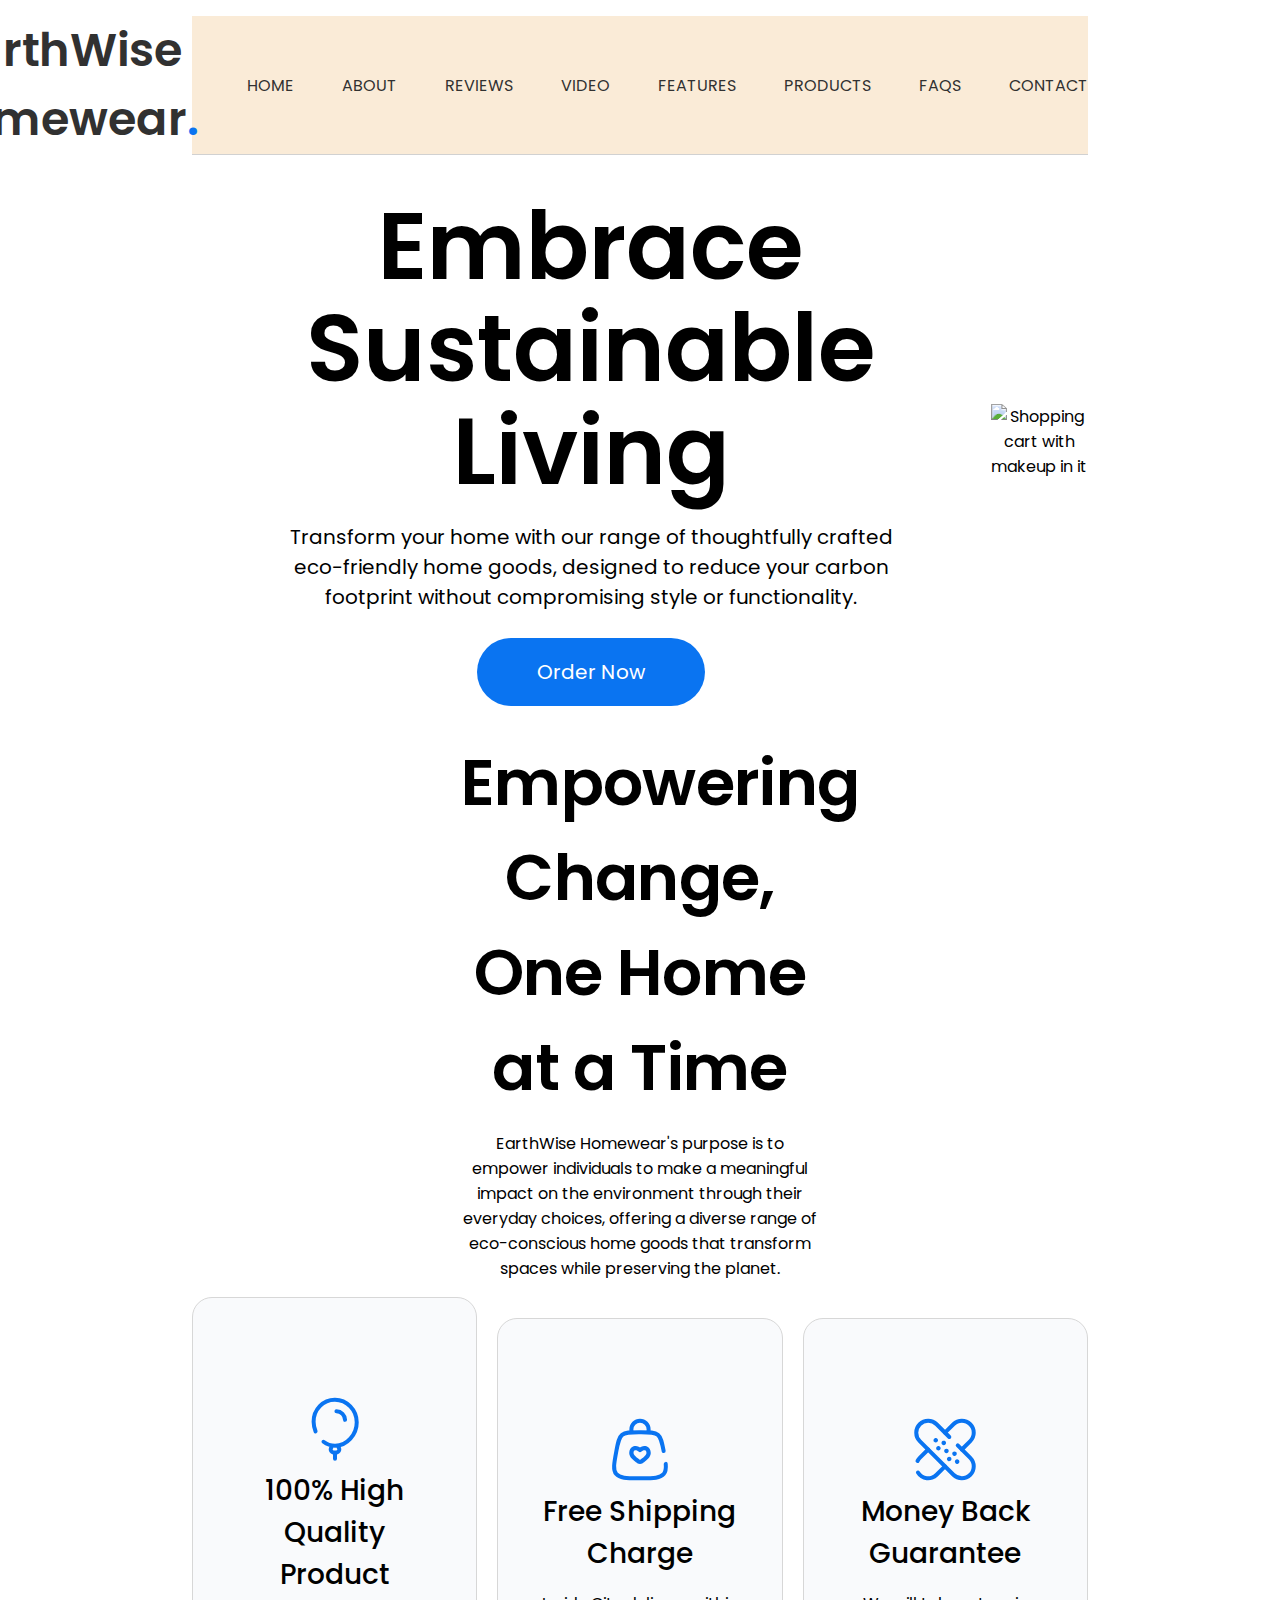
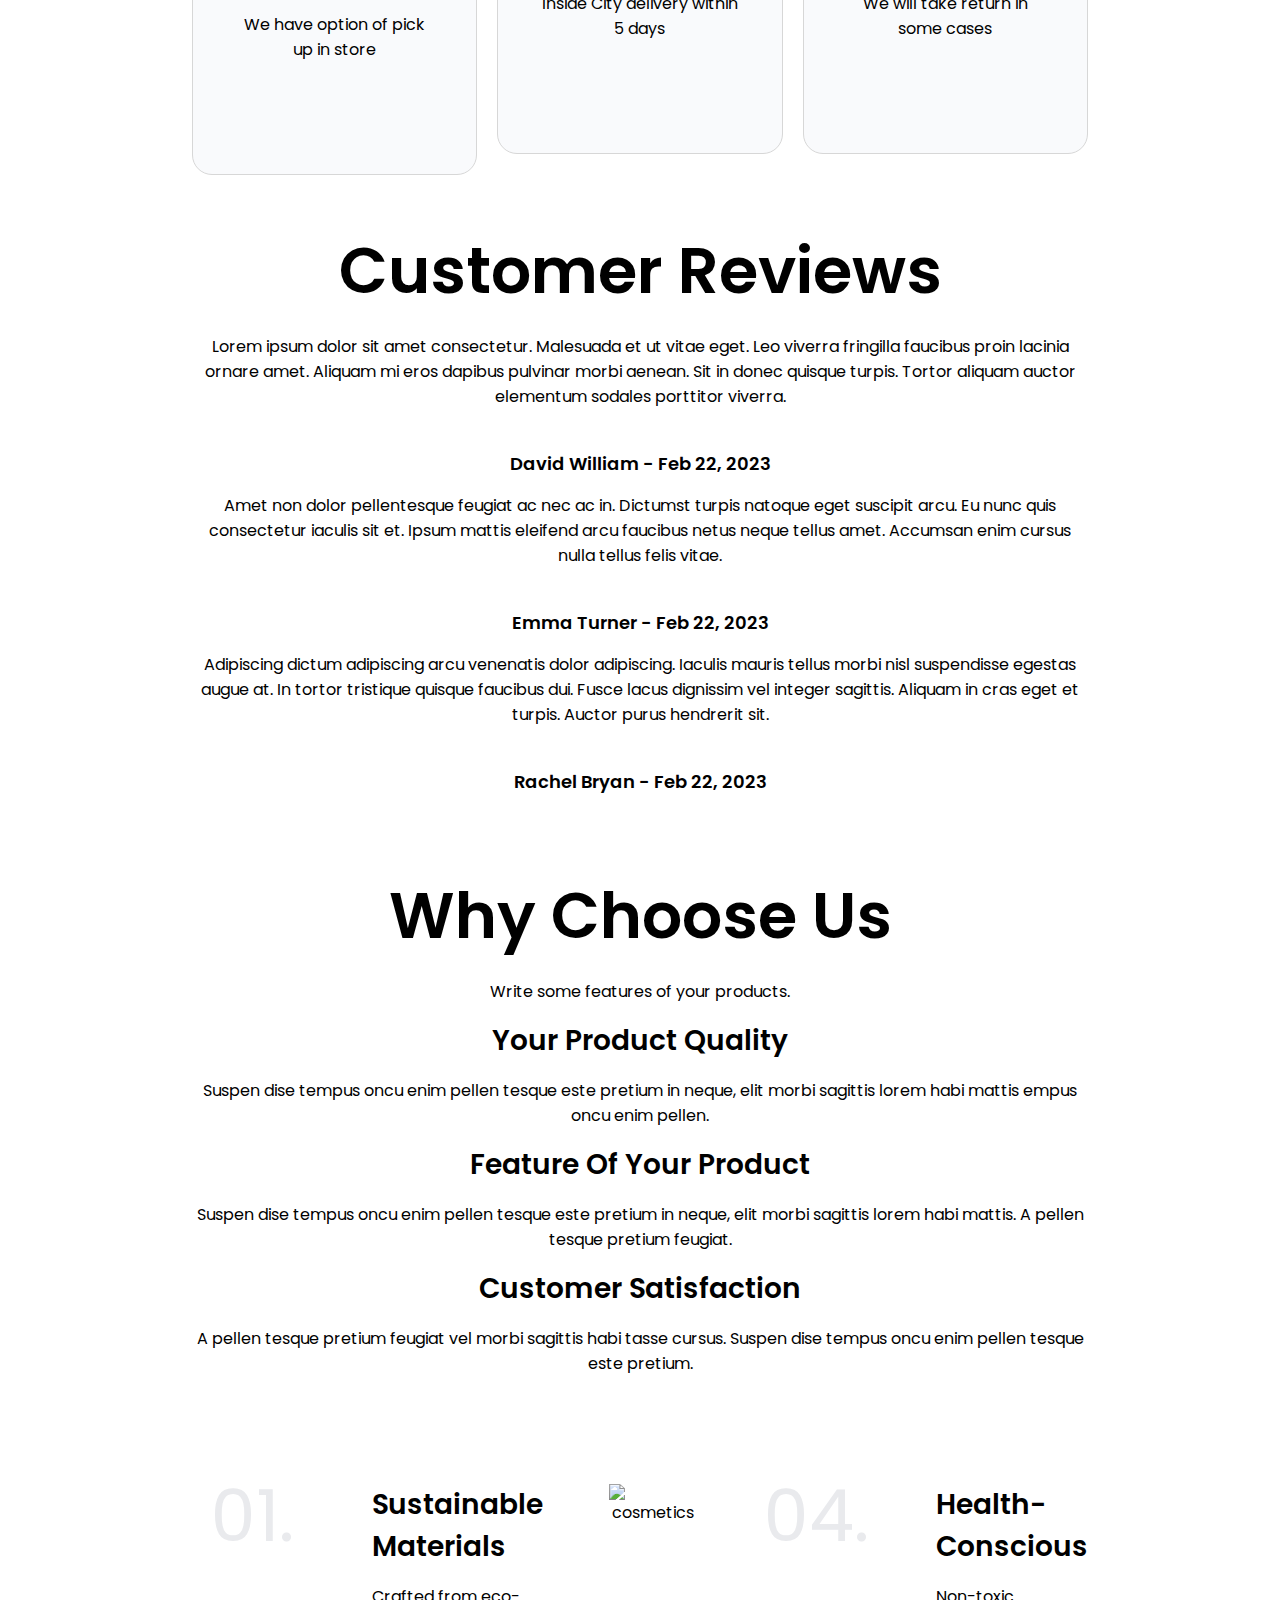
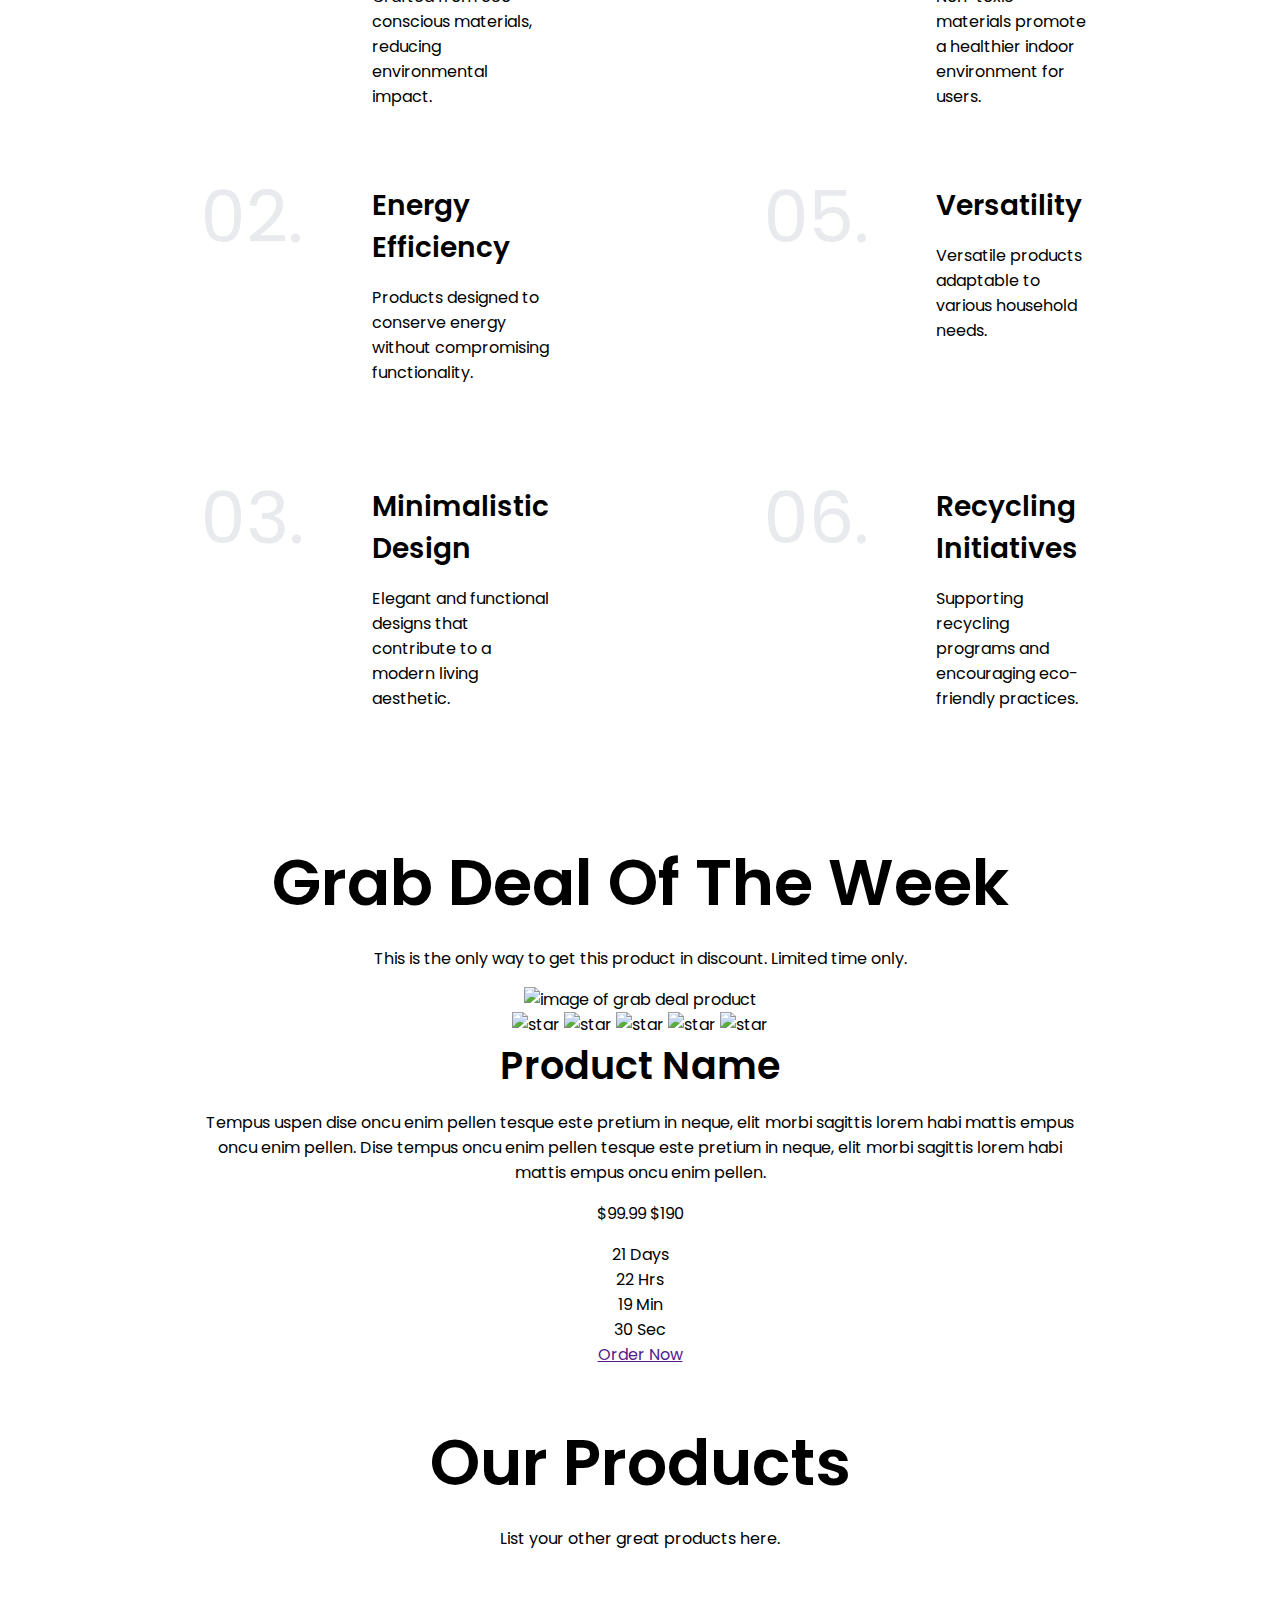
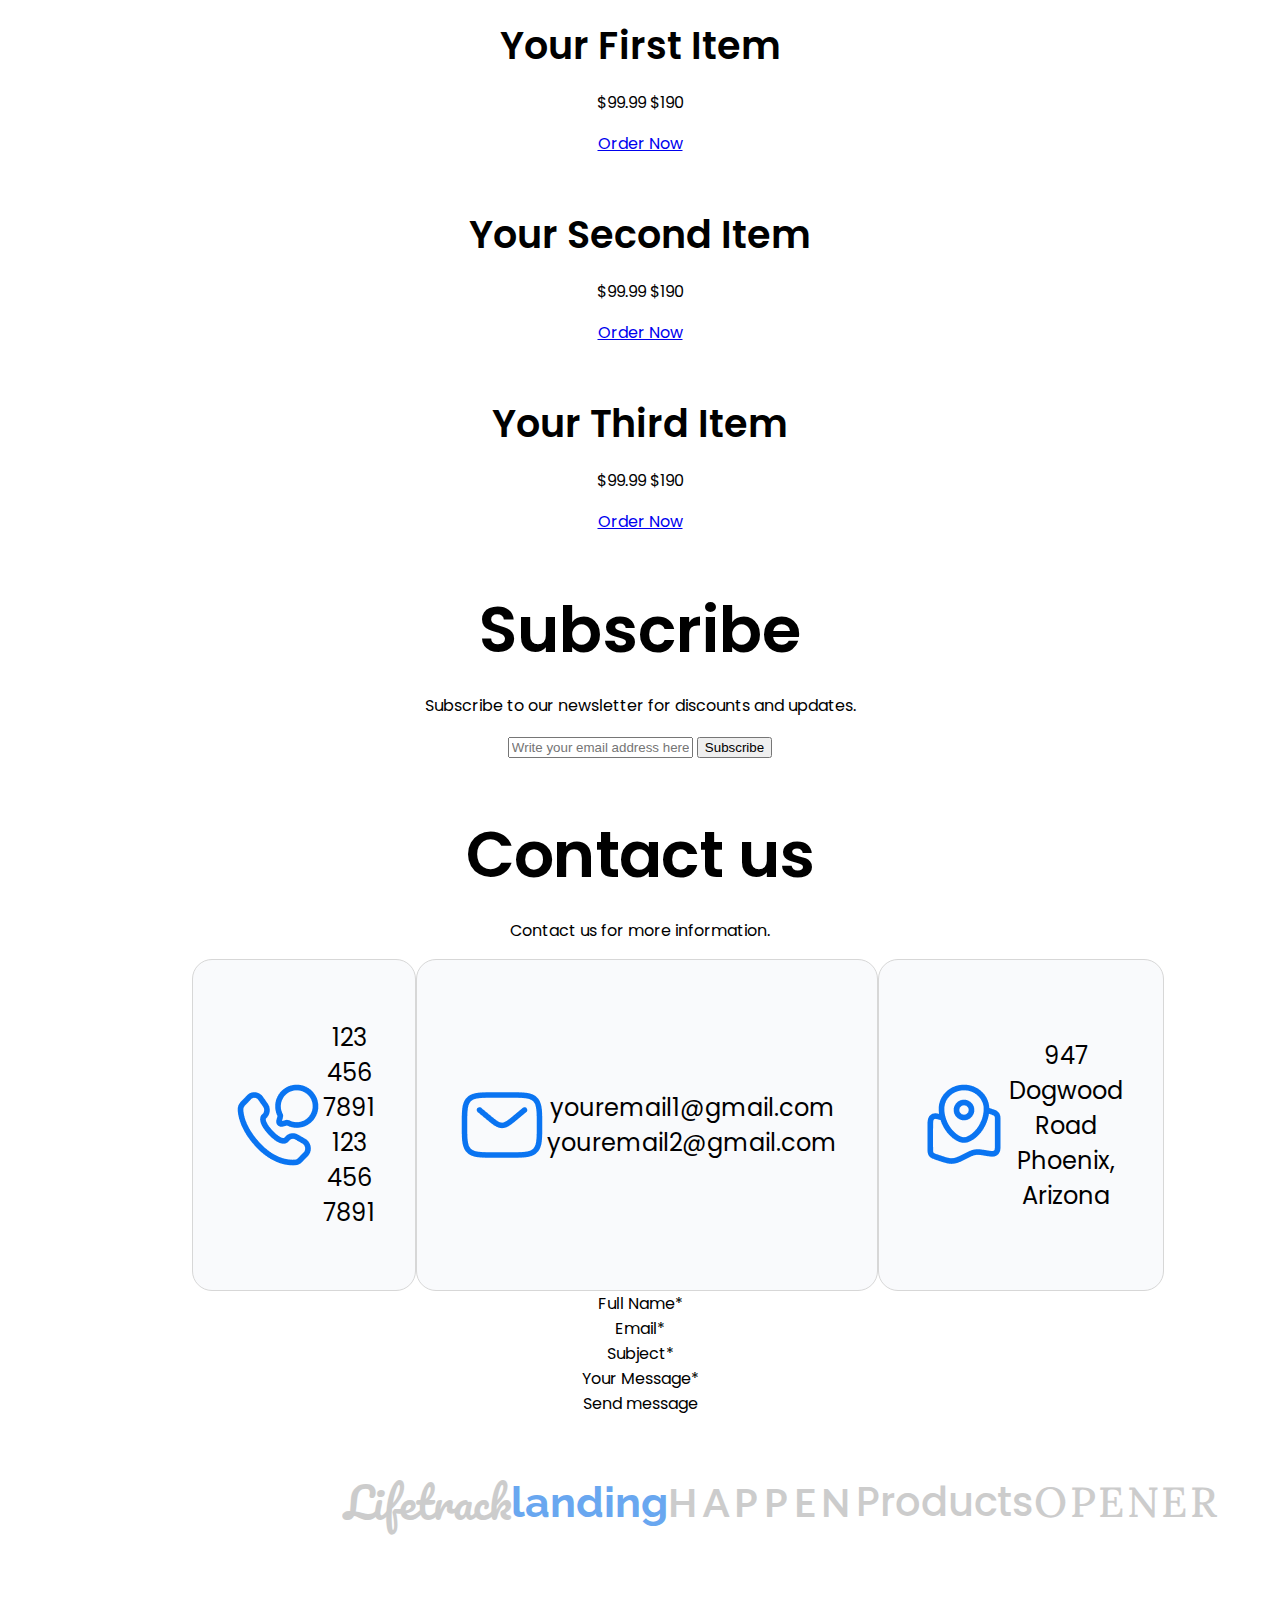
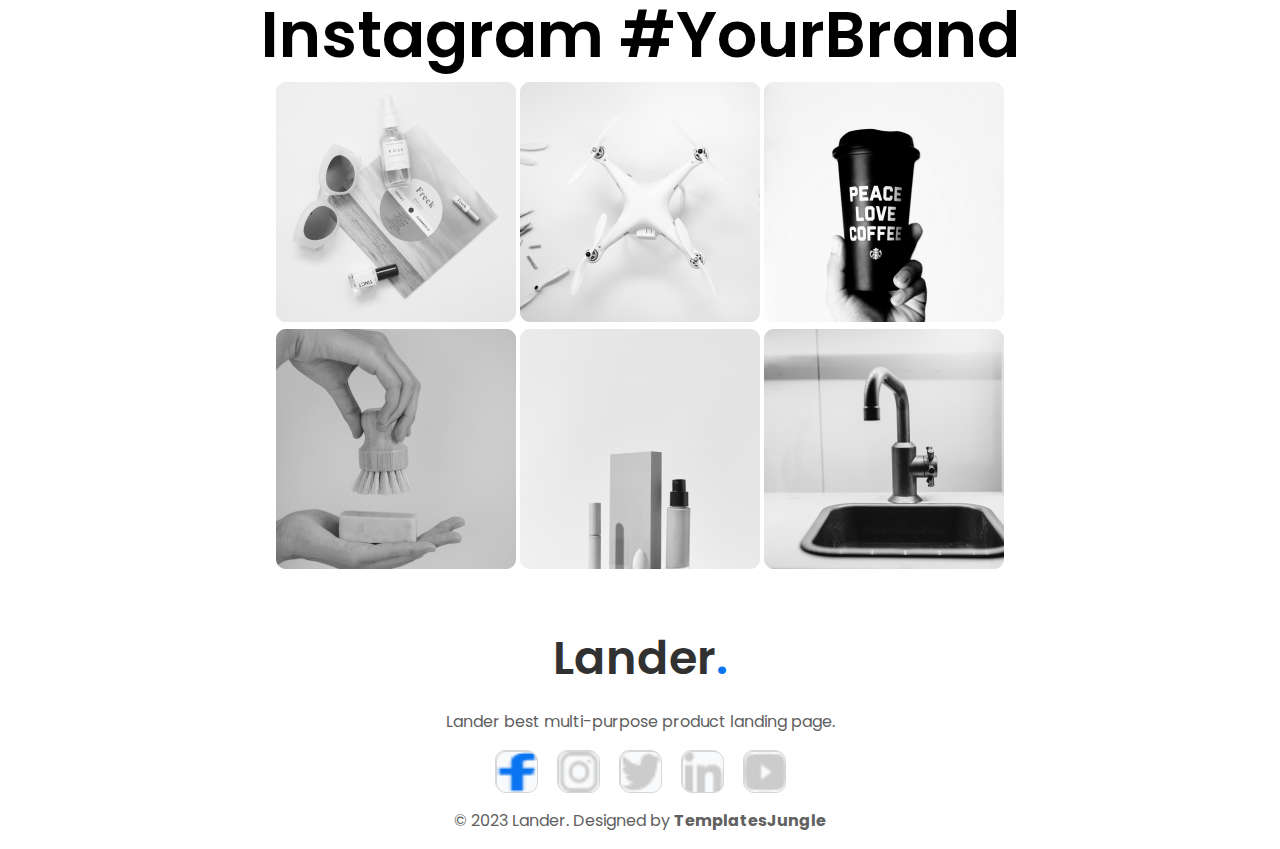
==== commit 7d7f370c: "added specific company info" ====
--- a/index.html
+++ b/index.html
@@ -17,7 +17,7 @@
         <nav class="navbar">
             <ul class="navbar--flex_container">
                 <li>
-                    <a href="/home" class="navbar--logo logo">Lander<span class="logo--period">.</span></a>
+                    <a href="/home" class="navbar--logo logo">EarthWise Homewear<span class="logo--period">.</span></a>
                 </li>
                 <li class="navbar--links navbar--home_link"><a href="/home">Home</a></li>
                 <li class="navbar--links"><a href="/about">About</a></li>
@@ -32,19 +32,27 @@
     </header>
     <section class="above_fold">
         <div class="above_fold--billboard">
-            <h1 class="above_fold--billboard_heading">Your Product Landing Page</h1>
-            <p class="above_fold--billboard_text">Write here about your product short description.</p>
+            <h1 class="above_fold--billboard_heading">Embrace Sustainable Living</h1>
+            <p class="above_fold--billboard_text">
+                Transform your home with our range of thoughtfully 
+                crafted eco-friendly home goods, designed to reduce 
+                your carbon footprint without compromising style or 
+                functionality.
+            </p>
             <a class="above_fold--billboard_button" href="/order">Order Now</a>
         </div>
         <img class="above_fold--cart_image" src="https://picsum.photos/760/649" alt="Shopping cart with makeup in it">
     </section>
     <section class="purpose">
         <div class="purpose--top_blurb">
-            <h2 class="purpose--top_blurb_heading">Why Is Lander?</h2>
+            <h2 class="purpose--top_blurb_heading">Empowering Change, One Home at a Time</h2>
             <p class="purpose--top_blurb_text">
-                Lander is simply product landing page template for any products.
-                If you are searching for product landing page to create sales, 
-                lander is perfect.
+                EarthWise Homewear's purpose is to empower individuals 
+                to make a meaningful impact on the environment through 
+                their everyday choices, offering a diverse range of 
+                eco-conscious home goods that transform spaces while 
+                preserving the planet.
+
             </p>
         </div>
         <div class="purpose--boxes">
@@ -144,45 +152,49 @@
     <section class="features">
         <p class="features--numbers features--numbers--left features--row_one">01.</p>
         <div class="features--row_one features--left">
-            <h4>Feature One</h4>
-            <p>
-                Lorem ipsum dolor sit amet consectetur. Molestie aenean enim massa magna vulputate.
-            </p>
-        </div>
-        <p class="features--numbers features--numbers--left features--row_two">01.</p>
+            <h4>Sustainable Materials</h4>
+            <p>
+                Crafted from eco-conscious materials, reducing environmental impact.
+
+            </p>
+        </div>
+        <p class="features--numbers features--numbers--left features--row_two">02.</p>
         <div class="features--row_two features--left">
-            <h4>Feature One</h4>
-            <p>
-                Lorem ipsum dolor sit amet consectetur. Molestie aenean enim massa magna vulputate.
-            </p>
-        </div>
-        <p class="features--numbers features--numbers--left features--row_three">01.</p>
+            <h4>Energy Efficiency</h4>
+            <p>
+                Products designed to conserve energy without compromising functionality.
+
+            </p>
+        </div>
+        <p class="features--numbers features--numbers--left features--row_three">03.</p>
         <div class="features--row_three features--left">
-            <h4>Feature One</h4>
-            <p>
-                Lorem ipsum dolor sit amet consectetur. Molestie aenean enim massa magna vulputate.
+            <h4>Minimalistic Design</h4>
+            <p>
+                Elegant and functional designs that contribute to a modern living aesthetic.
+
             </p>
         </div>
         <img src="https://picsum.photos/500/630" alt="cosmetics" class="features--image">
-        <p class="features--numbers features--numbers--right features--row_one">01.</p>
+        <p class="features--numbers features--numbers--right features--row_one">04.</p>
         <div class="features--row_one features--right">
-            <h4>Feature One</h4>
-            <p>
-                Lorem ipsum dolor sit amet consectetur. Molestie aenean enim massa magna vulputate.
-            </p>
-        </div>
-        <p class="features--numbers features--numbers--right features--row_two">01.</p>
+            <h4>Health-Conscious</h4>
+            <p>
+                Non-toxic materials promote a healthier indoor environment for users.
+
+            </p>
+        </div>
+        <p class="features--numbers features--numbers--right features--row_two">05.</p>
         <div class="features--row_two features--right">
-            <h4>Feature One</h4>
-            <p>
-                Lorem ipsum dolor sit amet consectetur. Molestie aenean enim massa magna vulputate.
-            </p>
-        </div>
-        <p class="features--numbers features--numbers--right features--row_three">01.</p>
+            <h4>Versatility</h4>
+            <p>
+                Versatile products adaptable to various household needs.
+            </p>
+        </div>
+        <p class="features--numbers features--numbers--right features--row_three">06.</p>
         <div class="features--row_three features--right">
-            <h4>Feature One</h4>
-            <p>
-                Lorem ipsum dolor sit amet consectetur. Molestie aenean enim massa magna vulputate.
+            <h4>Recycling Initiatives</h4>
+            <p>
+                Supporting recycling programs and encouraging eco-friendly practices.
             </p>
         </div>
     </section>
--- a/styles.css
+++ b/styles.css
@@ -97,6 +97,8 @@
 
 .above_fold--billboard {
     text-align: center;
+    padding-left: 5em;
+    padding-right: 5em;
 }
 
 .above_fold--billboard_heading {
@@ -273,9 +275,9 @@
 .features {
     display: grid;
     width: 100%;
-    border: 1px solid red;
+    /* border: 1px solid red; */
     grid-template-columns: 120px 1fr 1fr 120px 1fr;
-    grid-template-rows: 25px 1fr 1fr 1fr 25px;
+    grid-template-rows: 0px 1fr 1fr 1fr 0px;
     grid-gap: 60px;
 }
 
@@ -302,7 +304,7 @@
 }
 
 .features--image {
-    grid-row: 1 / 6;
+    grid-row: 2 / 5;
     grid-column: 3 / 4;
 }
 
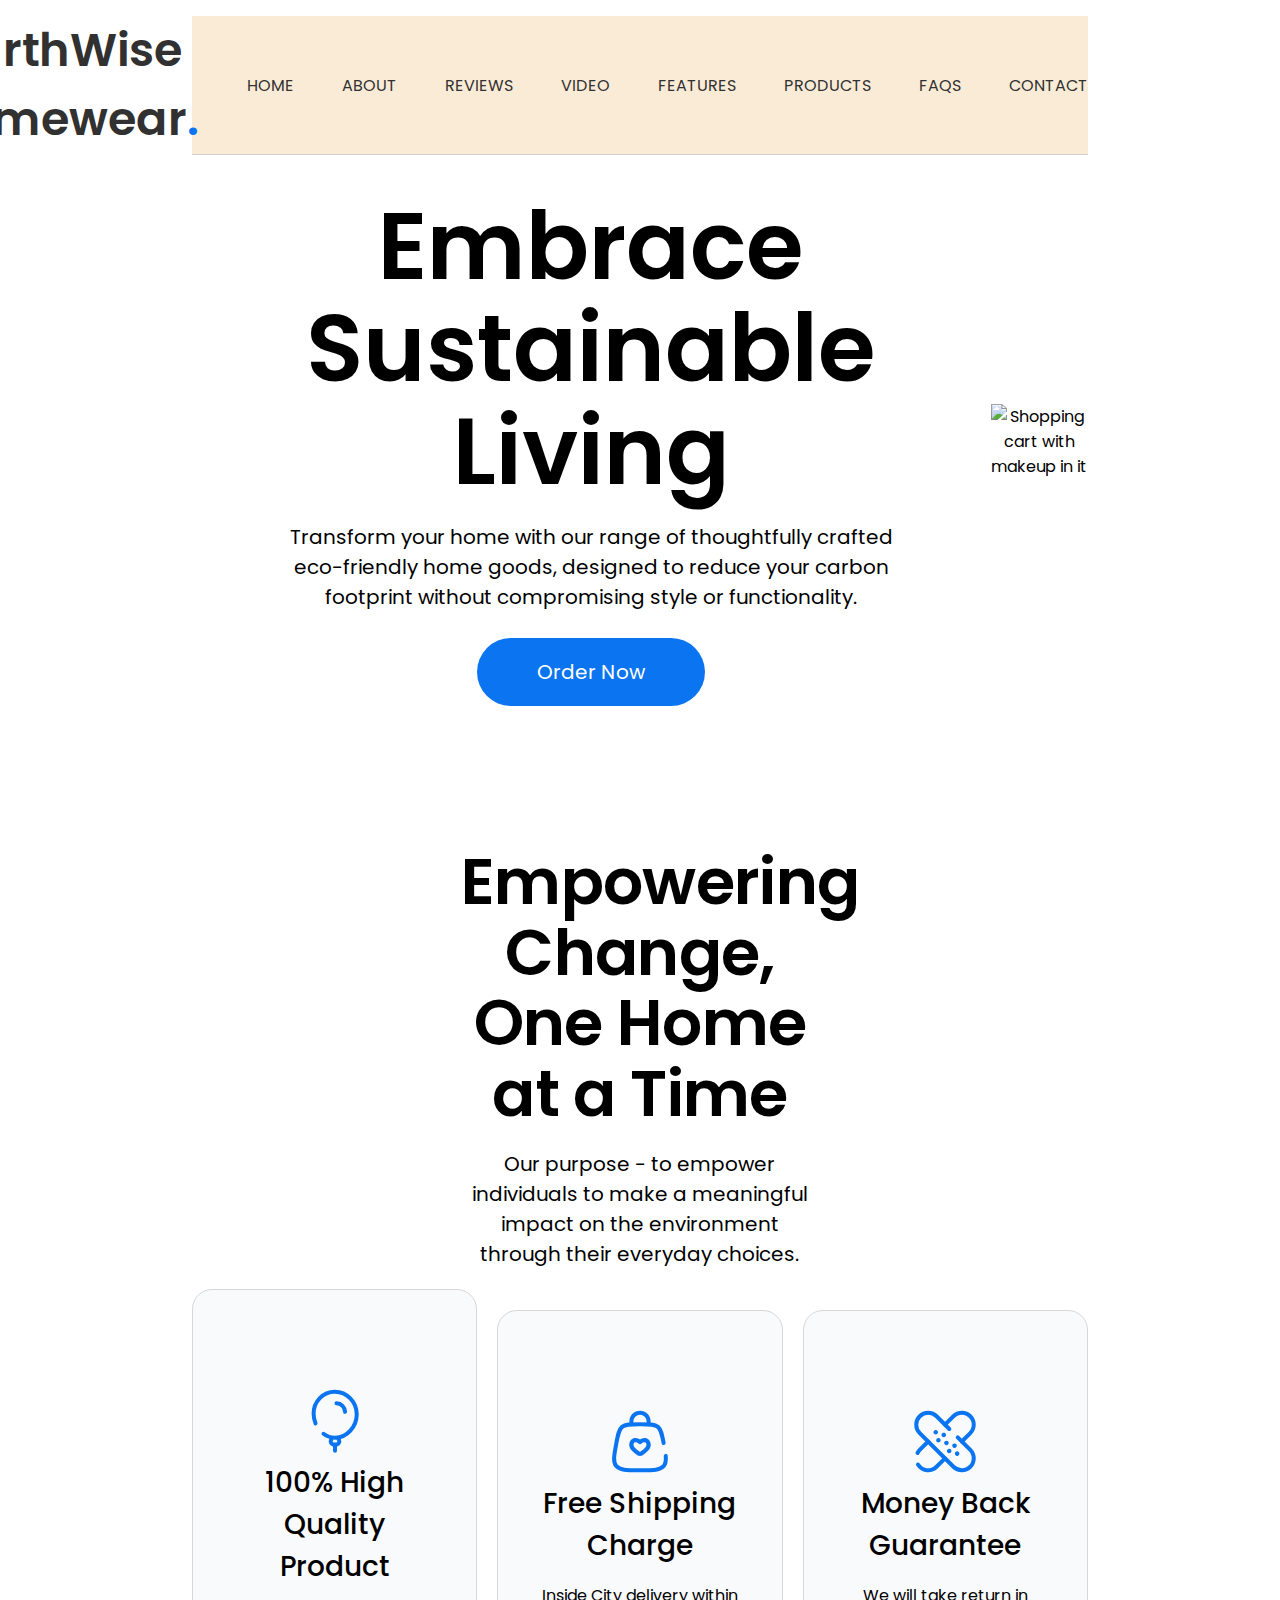
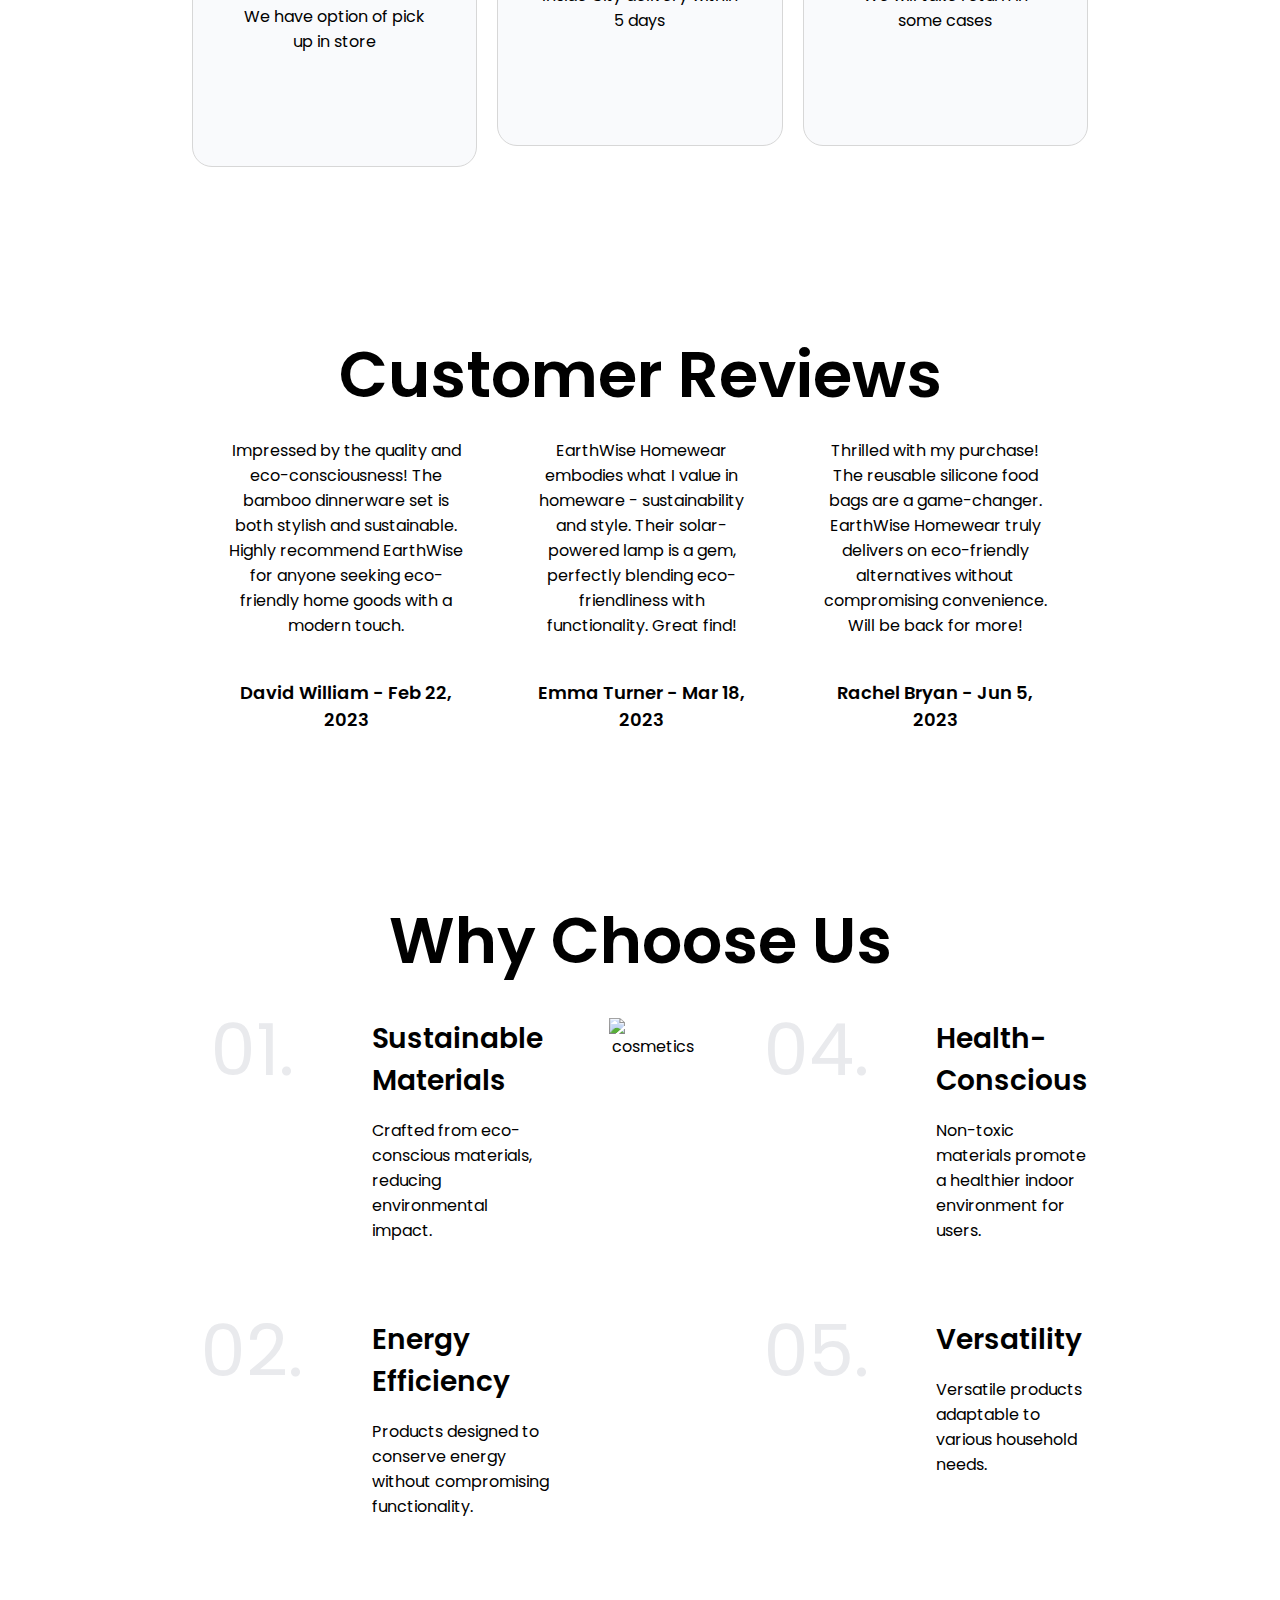
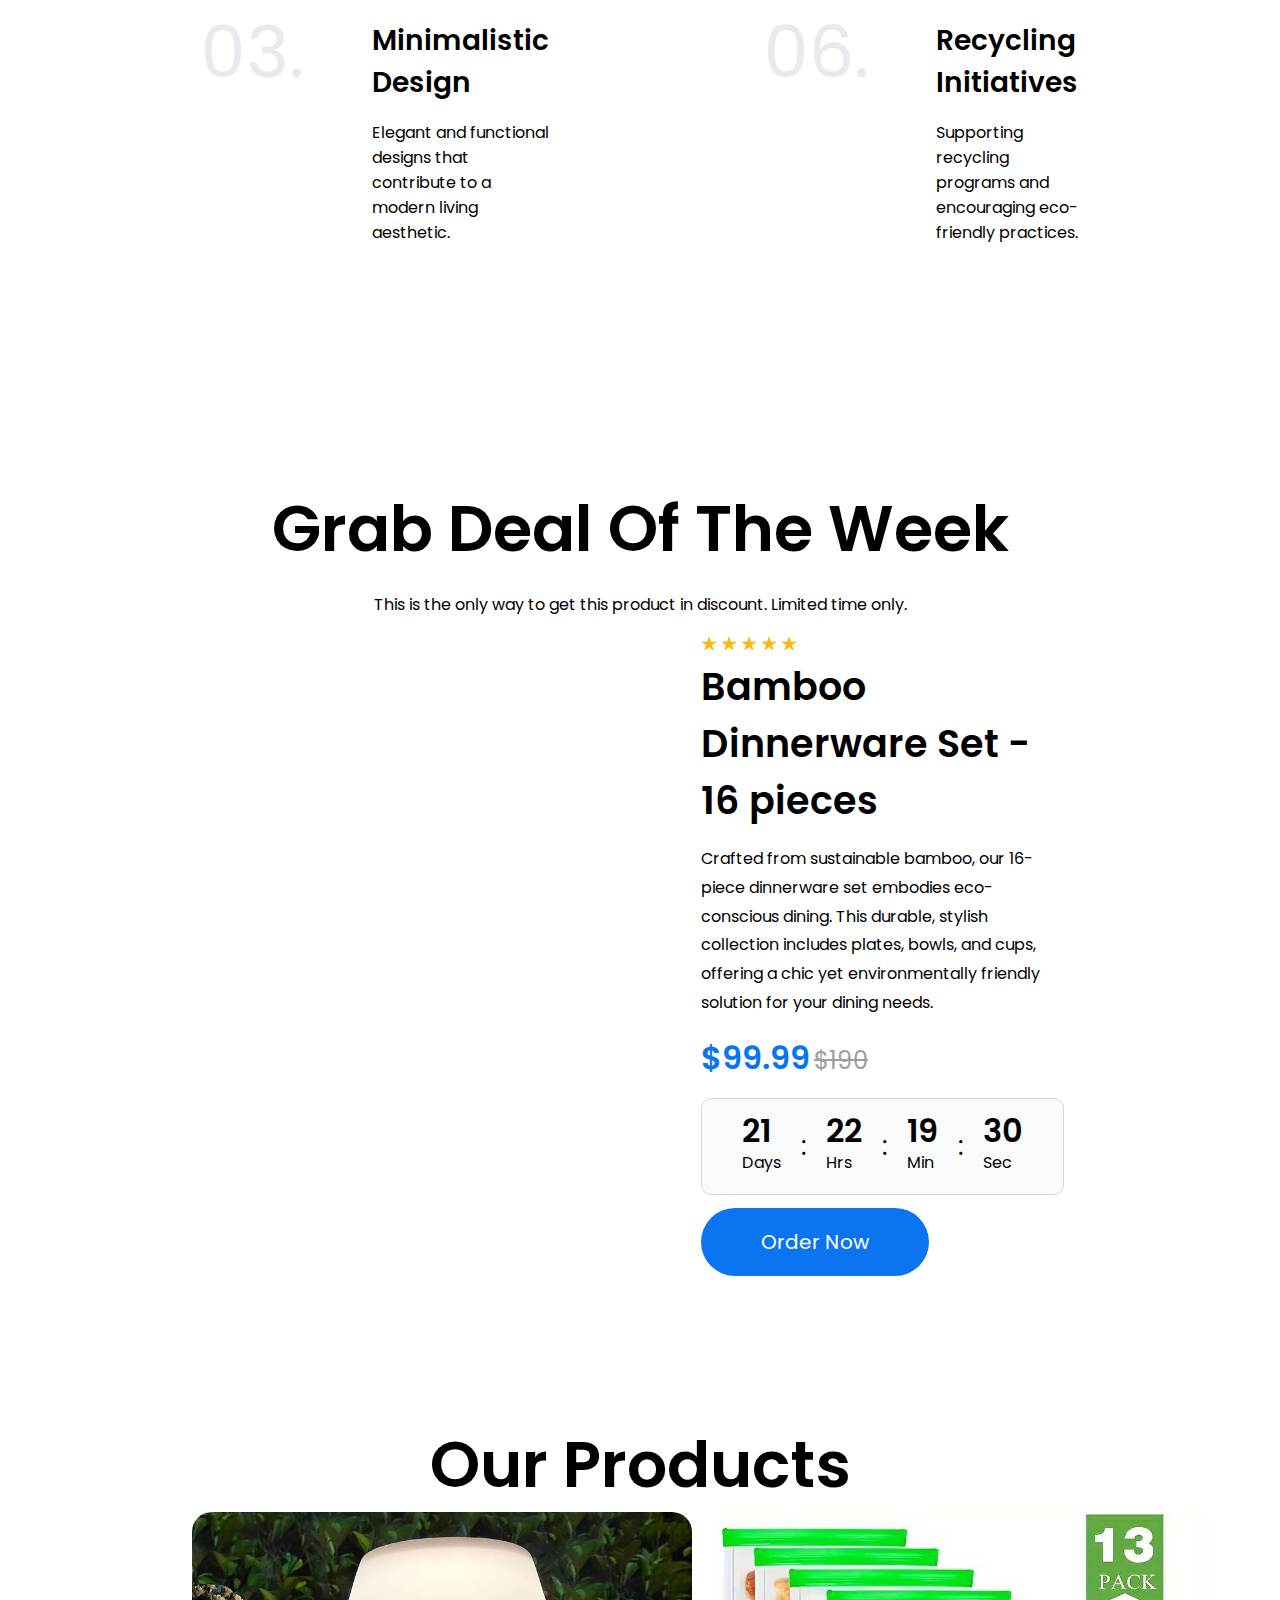
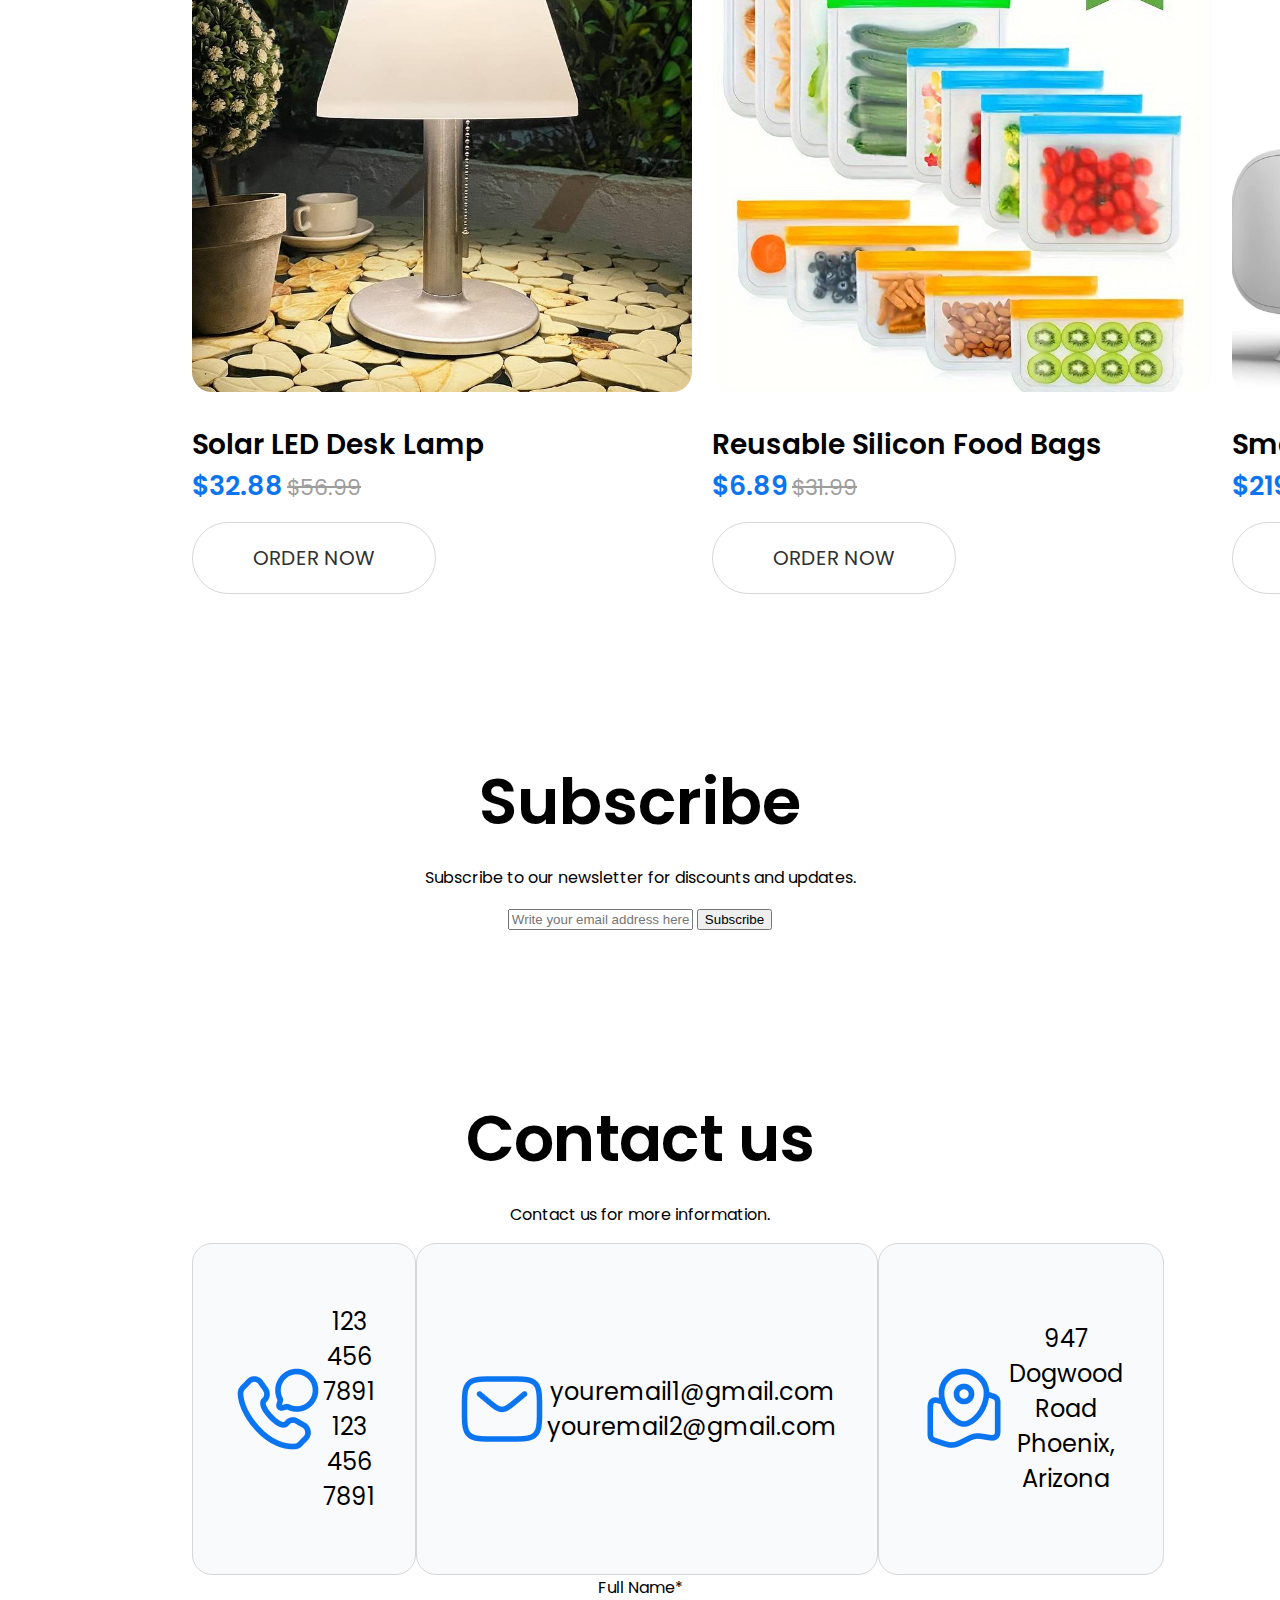
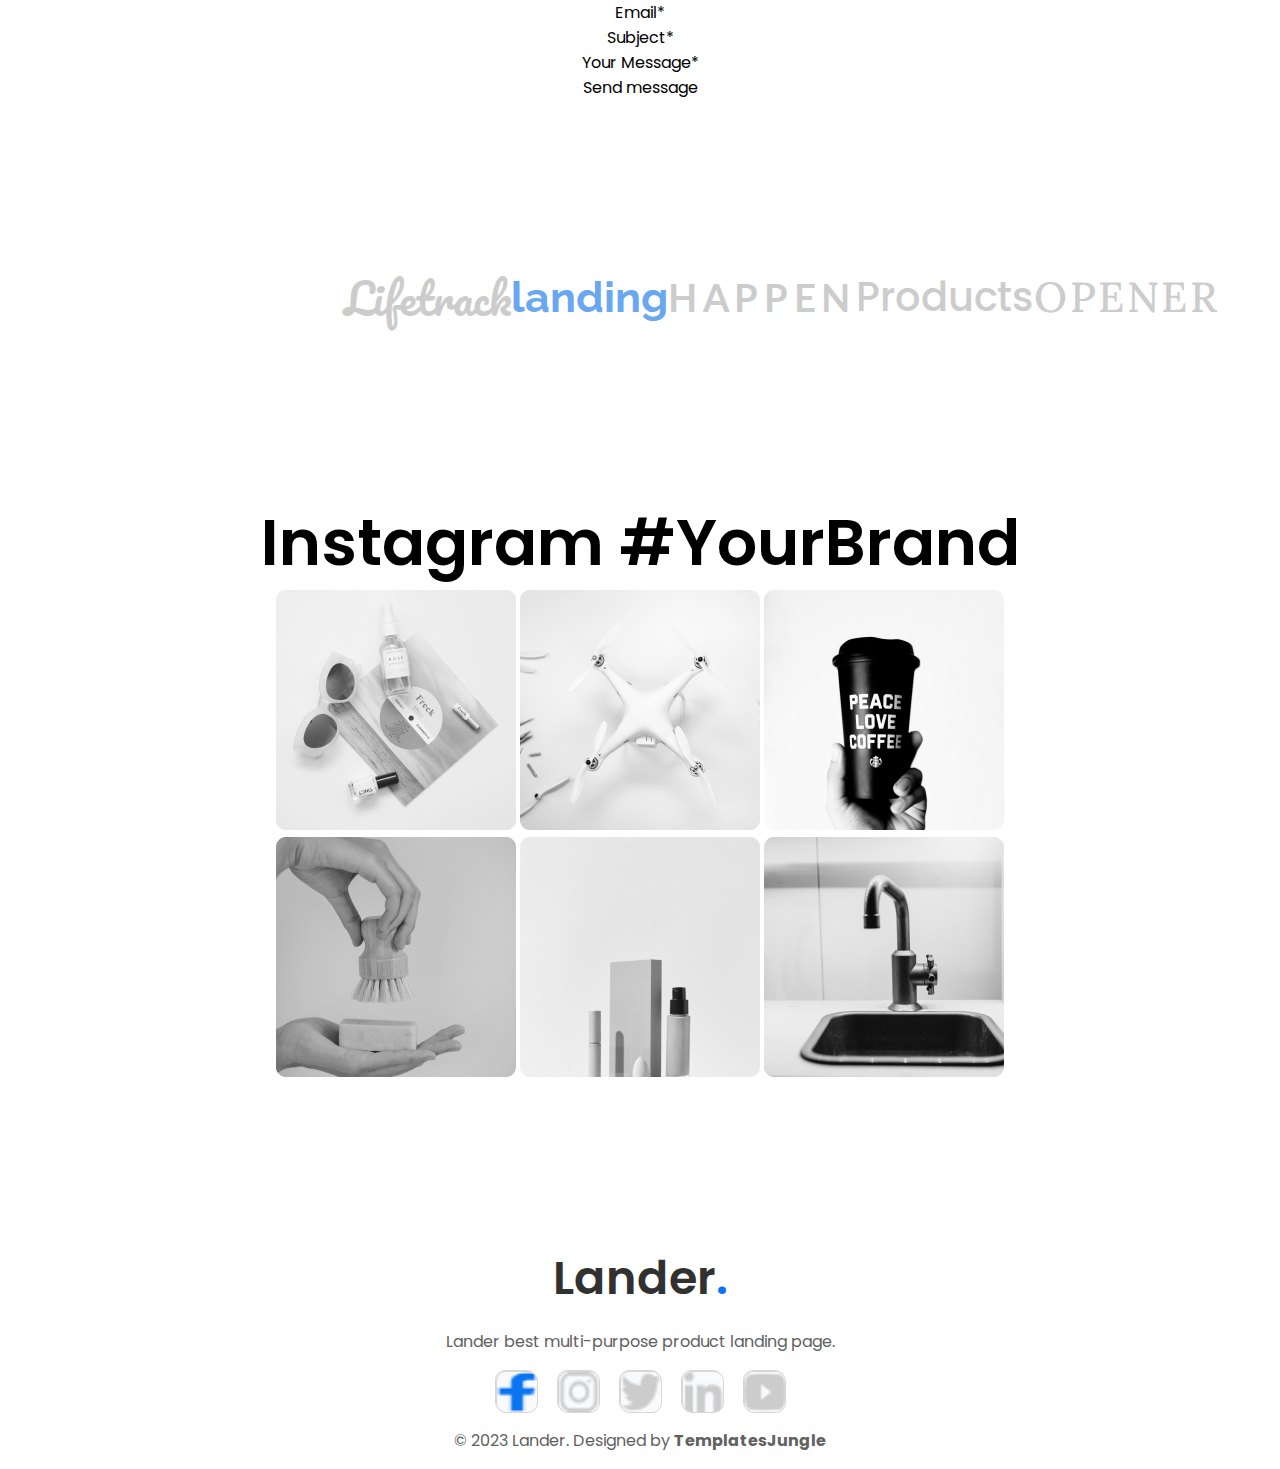
==== commit b2fee14a: "finished our products section" ====
--- a/index.html
+++ b/index.html
@@ -39,7 +39,7 @@
                 your carbon footprint without compromising style or 
                 functionality.
             </p>
-            <a class="above_fold--billboard_button" href="/order">Order Now</a>
+            <a class="order_button" href="/order">Order Now</a>
         </div>
         <img class="above_fold--cart_image" src="https://picsum.photos/760/649" alt="Shopping cart with makeup in it">
     </section>
@@ -47,11 +47,9 @@
         <div class="purpose--top_blurb">
             <h2 class="purpose--top_blurb_heading">Empowering Change, One Home at a Time</h2>
             <p class="purpose--top_blurb_text">
-                EarthWise Homewear's purpose is to empower individuals 
+                Our purpose - to empower individuals 
                 to make a meaningful impact on the environment through 
-                their everyday choices, offering a diverse range of 
-                eco-conscious home goods that transform spaces while 
-                preserving the planet.
+                their everyday choices.
 
             </p>
         </div>
@@ -81,53 +79,52 @@
     </section>
     <section class="reviews">
         <h2 class="reviews--heading">Customer Reviews</h2>
-        <div class="reviews--review">
-            <p class="reviews--review_text">
-                Lorem ipsum dolor sit amet consectetur. Malesuada et ut vitae eget. Leo viverra fringilla faucibus proin lacinia ornare
-                amet. Aliquam mi eros dapibus pulvinar morbi aenean. Sit in donec quisque turpis. Tortor aliquam auctor elementum
-                sodales porttitor viverra.
-            </p>
-            <img src="" alt="" class="reviews--star">
-            <img src="" alt="" class="reviews--star">
-            <img src="" alt="" class="reviews--star">
-            <img src="" alt="" class="reviews--star">
-            <img src="" alt="" class="reviews--star">
-            <h5 class="reviews--reviewer">
-                David William - Feb 22, 2023
-            </h5>
-        </div>
-        <div class="reviews--review">
-            <p class="reviews--review_text">
-                Amet non dolor pellentesque feugiat ac nec ac in. Dictumst turpis natoque eget suscipit arcu. Eu nunc quis consectetur
-                iaculis sit et. Ipsum mattis eleifend arcu faucibus netus neque tellus amet. Accumsan enim cursus nulla tellus felis
-                vitae.
-            </p>
-            <img src="" alt="" class="reviews--star">
-            <img src="" alt="" class="reviews--star">
-            <img src="" alt="" class="reviews--star">
-            <img src="" alt="" class="reviews--star">
-            <img src="" alt="" class="reviews--star">
-            <h5 class="reviews--reviewer">
-                Emma Turner - Feb 22, 2023
-            </h5>
-        </div>
-        <div class="reviews--review">
-            <p class="reviews--review_text">
-                Adipiscing dictum adipiscing arcu venenatis dolor adipiscing. Iaculis mauris tellus morbi nisl suspendisse egestas augue
-                at. In tortor tristique quisque faucibus dui. Fusce lacus dignissim vel integer sagittis. Aliquam in cras eget et
-                turpis. Auctor purus hendrerit sit.
-            </p>
-            <img src="" alt="" class="reviews--star">
-            <img src="" alt="" class="reviews--star">
-            <img src="" alt="" class="reviews--star">
-            <img src="" alt="" class="reviews--star">
-            <img src="" alt="" class="reviews--star">
-            <h5 class="reviews--reviewer">
-                Rachel Bryan - Feb 22, 2023
-            </h5>
-        </div>
-    </section>
-    <section class="reasons">
+        <div class="reviews--blocks">
+            <div class="reviews--review">
+                <p class="reviews--review_text">
+                    Impressed by the quality and eco-consciousness! The bamboo dinnerware set is both stylish and sustainable. Highly
+                    recommend EarthWise for anyone seeking eco-friendly home goods with a modern touch.
+                </p>
+                <img src="" alt="" class="reviews--star">
+                <img src="" alt="" class="reviews--star">
+                <img src="" alt="" class="reviews--star">
+                <img src="" alt="" class="reviews--star">
+                <img src="" alt="" class="reviews--star">
+                <h5 class="reviews--reviewer">
+                    David William - Feb 22, 2023
+                </h5>
+            </div>
+            <div class="reviews--review">
+                <p class="reviews--review_text">
+                    EarthWise Homewear embodies what I value in homeware - sustainability and style. Their solar-powered lamp is a gem,
+                    perfectly blending eco-friendliness with functionality. Great find!
+                </p>
+                <img src="" alt="" class="reviews--star">
+                <img src="" alt="" class="reviews--star">
+                <img src="" alt="" class="reviews--star">
+                <img src="" alt="" class="reviews--star">
+                <img src="" alt="" class="reviews--star">
+                <h5 class="reviews--reviewer">
+                    Emma Turner - Mar 18, 2023
+                </h5>
+            </div>
+            <div class="reviews--review">
+                <p class="reviews--review_text">
+                    Thrilled with my purchase! The reusable silicone food bags are a game-changer. EarthWise Homewear truly delivers on
+                    eco-friendly alternatives without compromising convenience. Will be back for more!
+                </p>
+                <img src="" alt="" class="reviews--star">
+                <img src="" alt="" class="reviews--star">
+                <img src="" alt="" class="reviews--star">
+                <img src="" alt="" class="reviews--star">
+                <img src="" alt="" class="reviews--star">
+                <h5 class="reviews--reviewer">
+                    Rachel Bryan - Jun 5, 2023
+                </h5>
+            </div>
+        </div>
+    </section>
+    <!-- <section class="reasons">
         <img src="" alt="" class="reasons--image">
         <div class="reasons--container">
             <h2 class="reasons--heading">Why Choose Us</h2>
@@ -148,8 +145,9 @@
                 pretium.
             </p>
         </div>
-    </section>
+    </section> -->
     <section class="features">
+        <h2 class="features--heading">Why Choose Us</h2>
         <p class="features--numbers features--numbers--left features--row_one">01.</p>
         <div class="features--row_one features--left">
             <h4>Sustainable Materials</h4>
@@ -206,20 +204,25 @@
             This is the only way to get this product in discount. Limited time only.
         </p>
         <div class="grab_deal--product">
-            <img src="" alt="image of grab deal product" class="grab_deal--product_text">
+            <iframe width="791" height="445" src="https://www.youtube.com/embed/sXSlPsgJi8g"
+                title="Dinnerware Set,16 Piece Bamboo Tableware Set Anti-bacterial Eco Friendly Degradable Materials"
+                frameborder="0"
+                allow="accelerometer; autoplay; clipboard-write; encrypted-media; gyroscope; picture-in-picture; web-share"
+                allowfullscreen>
+            </iframe>
             <div class="grab_deal--product_description">
                 <div class="grab_deal--product_description_rating">
-                    <img src="" alt="star" class="grab_deal--star">
-                    <img src="" alt="star" class="grab_deal--star">
-                    <img src="" alt="star" class="grab_deal--star">
-                    <img src="" alt="star" class="grab_deal--star">
-                    <img src="" alt="star" class="grab_deal--star">
-                </div>
-                <h3 class="grab_deal--product_name">Product Name</h3>
+                    <img src="./images/ion-star.png" alt="star" class="grab_deal--star">
+                    <img src="./images/ion-star.png" alt="star" class="grab_deal--star">
+                    <img src="./images/ion-star.png" alt="star" class="grab_deal--star">
+                    <img src="./images/ion-star.png" alt="star" class="grab_deal--star">
+                    <img src="./images/ion-star.png" alt="star" class="grab_deal--star">
+                </div>
+                <h3 class="grab_deal--product_name">Bamboo Dinnerware Set - 16 pieces</h3>
                 <p class="grab_deal--product_text">
-                    Tempus uspen dise oncu enim pellen tesque este pretium in neque, elit morbi sagittis lorem habi mattis empus oncu enim
-                    pellen. Dise tempus oncu enim pellen tesque este pretium in neque, elit morbi sagittis lorem habi mattis empus oncu enim
-                    pellen.
+                    Crafted from sustainable bamboo, our 16-piece dinnerware set embodies eco-conscious dining. This durable, stylish
+                    collection includes plates, bowls, and cups, offering a chic yet environmentally friendly solution for your dining
+                    needs.
                 </p>
                 <p class="grab_deal--product_price">
                     <span class="grab_deal--product_sale_price">$99.99</span>
@@ -230,19 +233,24 @@
                         <span class="grab_deal--countdown_number">21</span>
                         <span class="grab_deal--countdown_unit">Days</span>
                     </div>
+                    <div class="grab_deal--colon">:</div>
                     <div class="grab_deal--countdown_time">
                         <span class="grab_deal--countdown_number">22</span>
                         <span class="grab_deal--countdown_unit">Hrs</span>
                     </div>
+                    <div class="grab_deal--colon">:</div>
                     <div class="grab_deal--countdown_time">
                         <span class="grab_deal--countdown_number">19</span>
                         <span class="grab_deal--countdown_unit">Min</span>
                     </div>
+                    <div class="grab_deal--colon">:</div>
                     <div class="grab_deal--countdown_time">
                         <span class="grab_deal--countdown_number">30</span>
                         <span class="grab_deal--countdown_unit">Sec</span>
-                    </div>
-                    <a href="" class="grab_deal--order_button">Order Now</a>
+                    </div>      
+                </div>
+                <div>
+                <a href="" class="order_button">Order Now</a>
                 </div>
             </div>
         </div>
@@ -250,13 +258,10 @@
     <section class="our_products">
         <div class="our_products--head_area">
             <h2 class="our_products--head_area_title">Our Products</h2>
-            <p class="our_products--head_area_text">
-                List your other great products here.
-            </p>
         </div>
         <div class="our_products--product_area">
             <div class="our_products--product">
-                <img src="" alt="" class="our_products--product_image">
+                <img src="./images/solar_powered_desk_lamp.png" alt="" class="our_products--product_image">
                 <div class="our_products--rating">
                     <img src="" alt="" class="our_products--star">
                     <img src="" alt="" class="our_products--star">
@@ -264,15 +269,15 @@
                     <img src="" alt="" class="our_products--star">
                     <img src="" alt="" class="our_products--star">
                 </div>
-                <h3 class="our_products--product_title">Your First Item</h3>
+                <h3 class="our_products--product_title">Solar LED Desk Lamp</h3>
                 <p class="our_products--product_price">
-                    <span class="our_products--product_sale_price">$99.99</span>
-                    <span class="our_products--product_retail_price">$190</span>
+                    <span class="our_products--product_sale_price">$32.88</span>
+                    <span class="our_products--product_retail_price">$56.99</span>
                 </p>
                 <a href="/order" class="our_products--order_button">Order Now</a>
             </div>
             <div class="our_products--product">
-                <img src="" alt="" class="our_products--product_image">
+                <img src="./images/reusable_silicone_food_bags.png" alt="" class="our_products--product_image">
                 <div class="our_products--rating">
                     <img src="" alt="" class="our_products--star">
                     <img src="" alt="" class="our_products--star">
@@ -280,15 +285,15 @@
                     <img src="" alt="" class="our_products--star">
                     <img src="" alt="" class="our_products--star">
                 </div>
-                <h3 class="our_products--product_title">Your Second Item</h3>
+                <h3 class="our_products--product_title">Reusable Silicon Food Bags</h3>
                 <p class="our_products--product_price">
-                    <span class="our_products--product_sale_price">$99.99</span>
-                    <span class="our_products--product_retail_price">$190</span>
+                    <span class="our_products--product_sale_price">$6.89</span>
+                    <span class="our_products--product_retail_price">$31.99</span>
                 </p>
                 <a href="/order" class="our_products--order_button">Order Now</a>
             </div>
             <div class="our_products--product">
-                <img src="" alt="" class="our_products--product_image">
+                <img src="./images/smart_thermostat.png" alt="" class="our_products--product_image">
                 <div class="our_products--rating">
                     <img src="" alt="" class="our_products--star">
                     <img src="" alt="" class="our_products--star">
@@ -296,10 +301,10 @@
                     <img src="" alt="" class="our_products--star">
                     <img src="" alt="" class="our_products--star">
                 </div>
-                <h3 class="our_products--product_title">Your Third Item</h3>
+                <h3 class="our_products--product_title">Smart Thermostat</h3>
                 <p class="our_products--product_price">
-                    <span class="our_products--product_sale_price">$99.99</span>
-                    <span class="our_products--product_retail_price">$190</span>
+                    <span class="our_products--product_sale_price">$219.99</span>
+                    <span class="our_products--product_retail_price">$249.99</span>
                 </p>
                 <a href="/order" class="our_products--order_button">Order Now</a>
             </div>
--- a/styles.css
+++ b/styles.css
@@ -112,7 +112,7 @@
     margin-bottom: 2.25em;
 }
 
-.above_fold--billboard_button {
+.order_button {
     background-color: #0A74f1;
     color: #fff;
     text-decoration: none;
@@ -122,7 +122,7 @@
 }
 
 section + section {
-    margin-top: 3rem;
+    margin-top: 10rem;
 }
 
 .purpose {
@@ -138,6 +138,11 @@
 .purpose--top_blurb_heading {
     font-weight: 600;
     letter-spacing: -0.64px;
+    line-height: 1.1;
+}
+
+.purpose--top_blurb_text {
+    font-size: 1.25rem;
 }
 
 .purpose--boxes {
@@ -160,6 +165,15 @@
 
 .purpose--box--heading {
     font-weight: 500;
+}
+
+.reviews--blocks {
+    display: flex;
+}
+
+.reviews--review {
+    padding-left: 2em;
+    padding-right: 2em;
 }
 
 .contact_us--title--heading {
@@ -277,8 +291,13 @@
     width: 100%;
     /* border: 1px solid red; */
     grid-template-columns: 120px 1fr 1fr 120px 1fr;
-    grid-template-rows: 0px 1fr 1fr 1fr 0px;
+    grid-template-rows: 65px 1fr 1fr 1fr 0px;
     grid-gap: 60px;
+}
+
+.features--heading {
+    grid-column: 1 / 6;
+    grid-row: 1 / 2;
 }
 
 .features--left {
@@ -318,4 +337,128 @@
     vertical-align: top;
     margin: 0;
     line-height: .89;
+}
+
+.grab_deal--product {
+    display: flex;
+    width: 100%;
+    align-items: center;
+}
+
+.grab_deal--product_description {
+    width: 50%;
+    text-align: left;
+}
+
+.grab_deal--product > * {
+    padding-left: 1.5rem;
+    padding-right: 1.5rem;
+}
+
+.grab_deal--product_text {
+    line-height: 1.8;
+}
+
+.grab_deal--product_sale_price {
+    font-size: 2rem;
+    font-weight: 600;
+    color: #0A74F1;
+}
+
+.grab_deal--product_retail_price {
+    color: #9D9D9D;
+    font-size: 1.5rem;
+    text-decoration: line-through;
+}
+
+.grab_deal--countdown_box {
+    display: inline-flex;
+    margin-bottom: 2rem;
+    padding: 1rem 2.5rem;
+    justify-content: flex-start;
+    align-items: center;
+    background-color: #F9FAFC;
+    border: 1px solid #D7D7D7;
+    border-radius: 10px;
+}
+
+.grab_deal--countdown_number {
+    font-size: 2rem;
+    font-weight: 600;
+    line-height: 1;
+}
+
+.grab_deal--countdown_unit {
+    display: block;
+    line-height: 1.8;
+}
+
+.grab_deal--countdown_time {
+    padding-left: 1.25rem;
+    padding-right: 1.25rem;
+}
+
+.grab_deal--countdown_time:first-child {
+    padding-left: 0;
+}
+
+.grab_deal--countdown_time:last-child {
+    padding-right: 0;
+}
+
+.grab_deal--order_button {
+    margin-top: 2rem;
+}
+
+.grab_deal--colon {
+    font-size: 1.625rem;
+}
+
+.our_products--product_image {
+    height: 480px;
+    width: auto;
+    border-radius: 20px;
+}
+
+.our_products--product_area {
+    display: flex;
+}
+
+.our_products--product + .our_products--product {
+    margin-left: 1.25rem;
+}
+
+.our_products--product_title {
+    font-size: 1.75rem;
+}
+
+.our_products--product {
+    text-align: left;
+}
+
+.our_products--product_sale_price {
+    font-size: 1.675rem;
+    font-weight: 600;
+    color: #0A74F1;
+}
+
+.our_products--product_retail_price {
+    color: #9D9D9D;
+    font-size: 1.375rem;
+    text-decoration: line-through;
+
+}
+.our_products--order_button {
+    display: inline-block;
+    text-decoration: none;
+    font-size: 1.25rem;
+    padding: 1em 3em;
+    border-radius: 70px;
+    color: #313131;
+    text-transform: uppercase;
+    border: 1px solid #D7D7D7;
+}
+
+.our_products--product_price {
+    margin-top: 0;
 }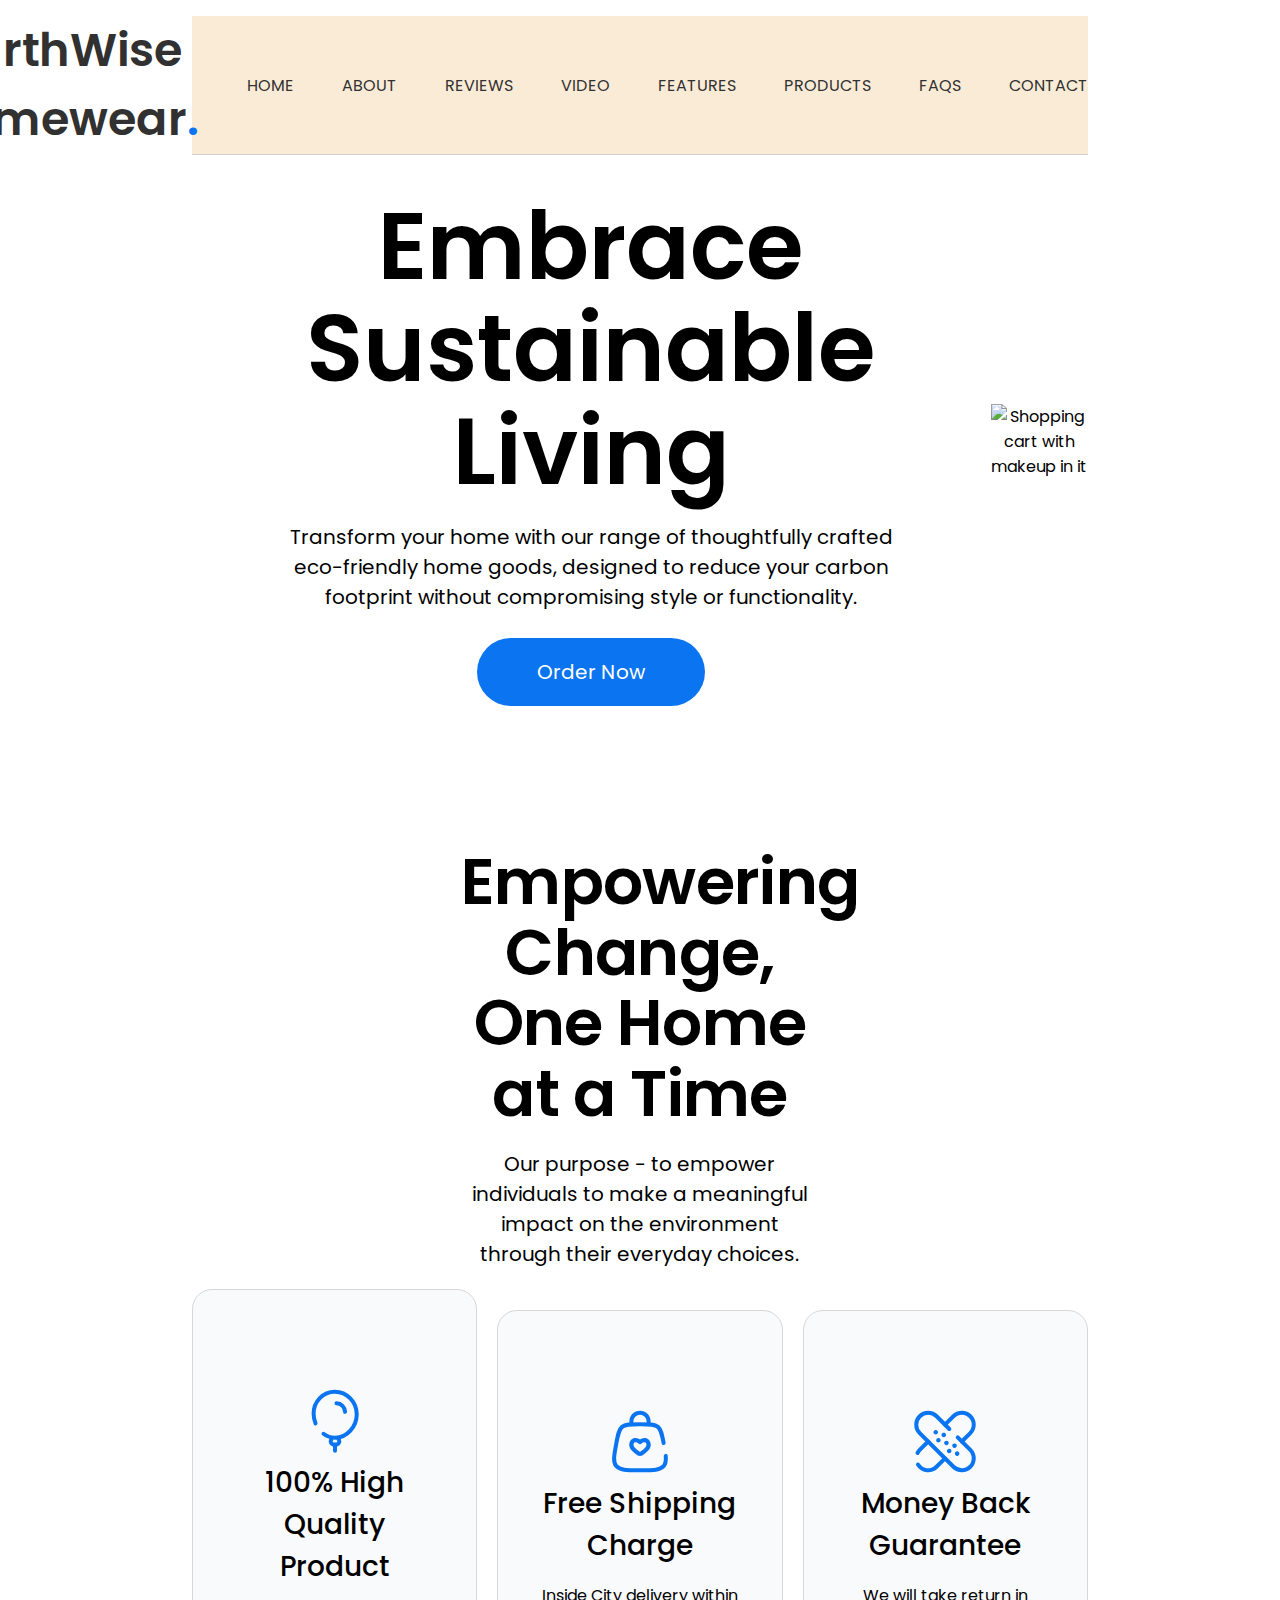
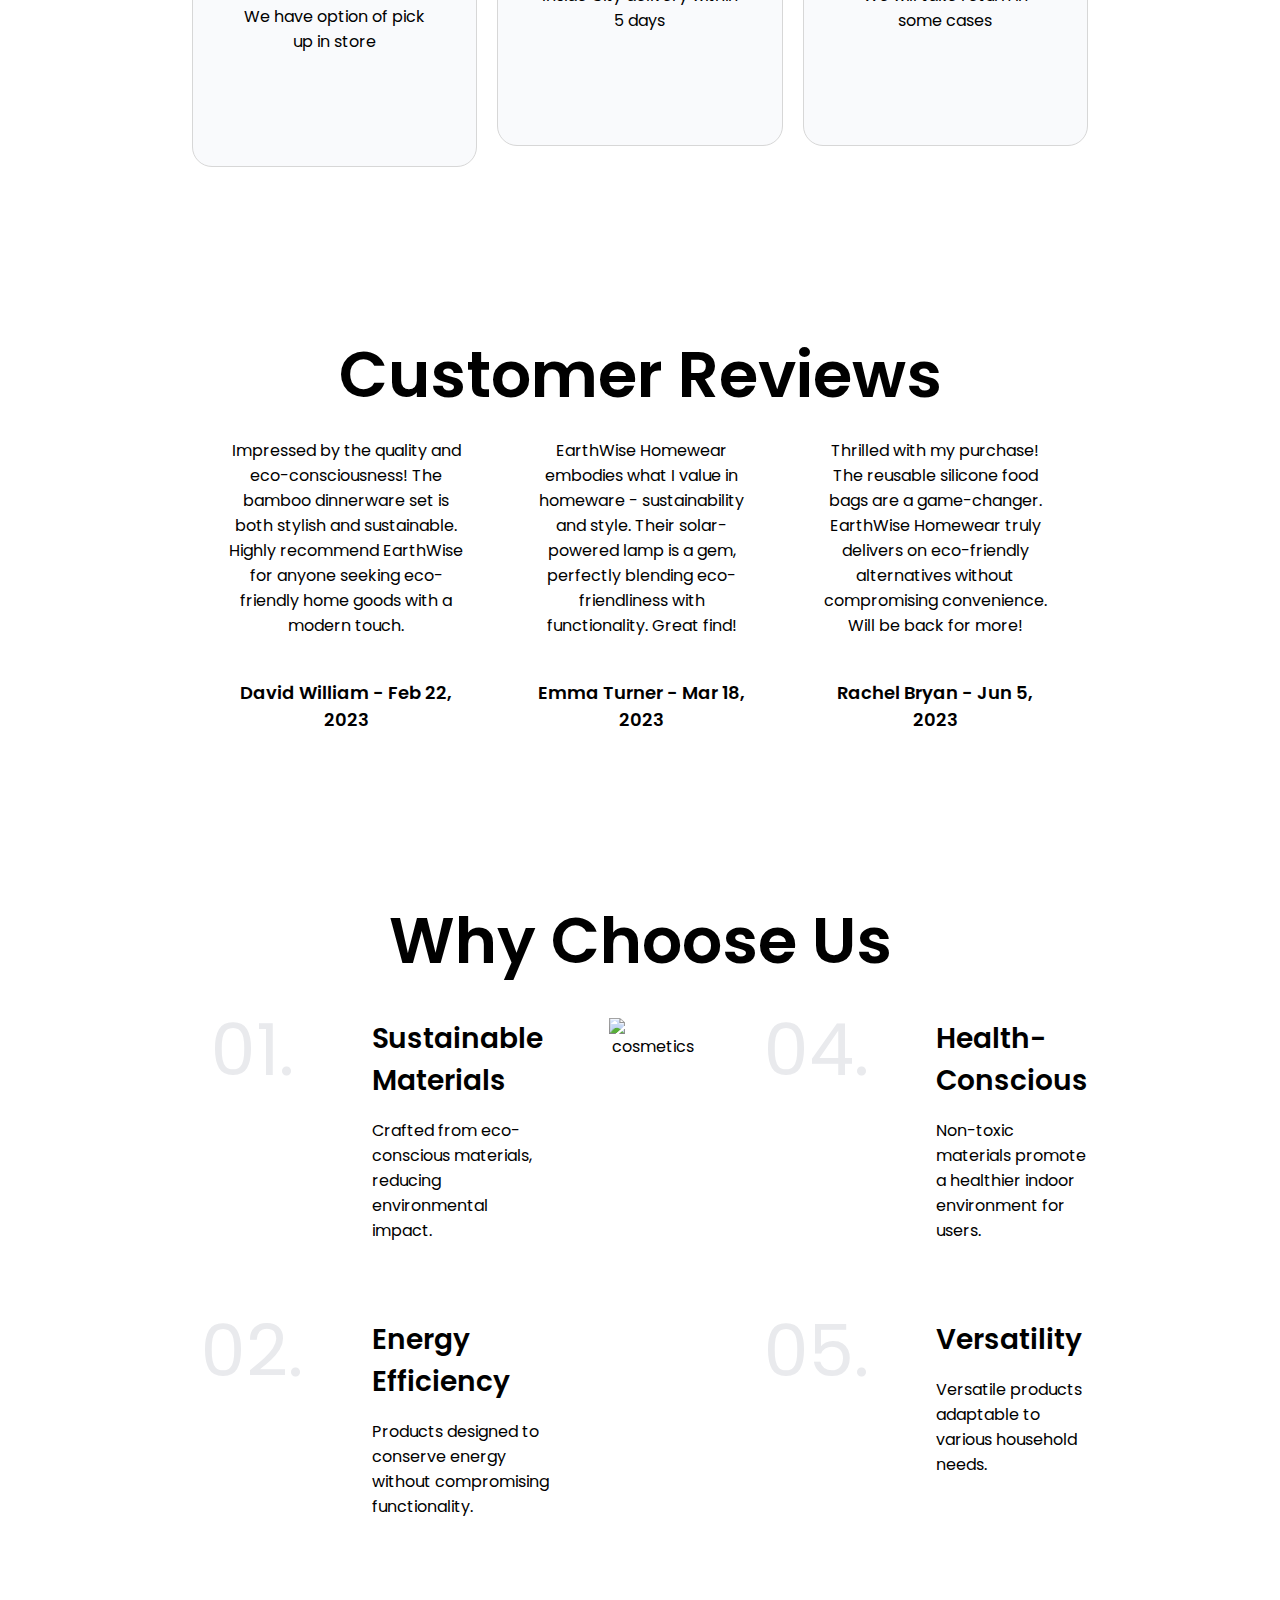
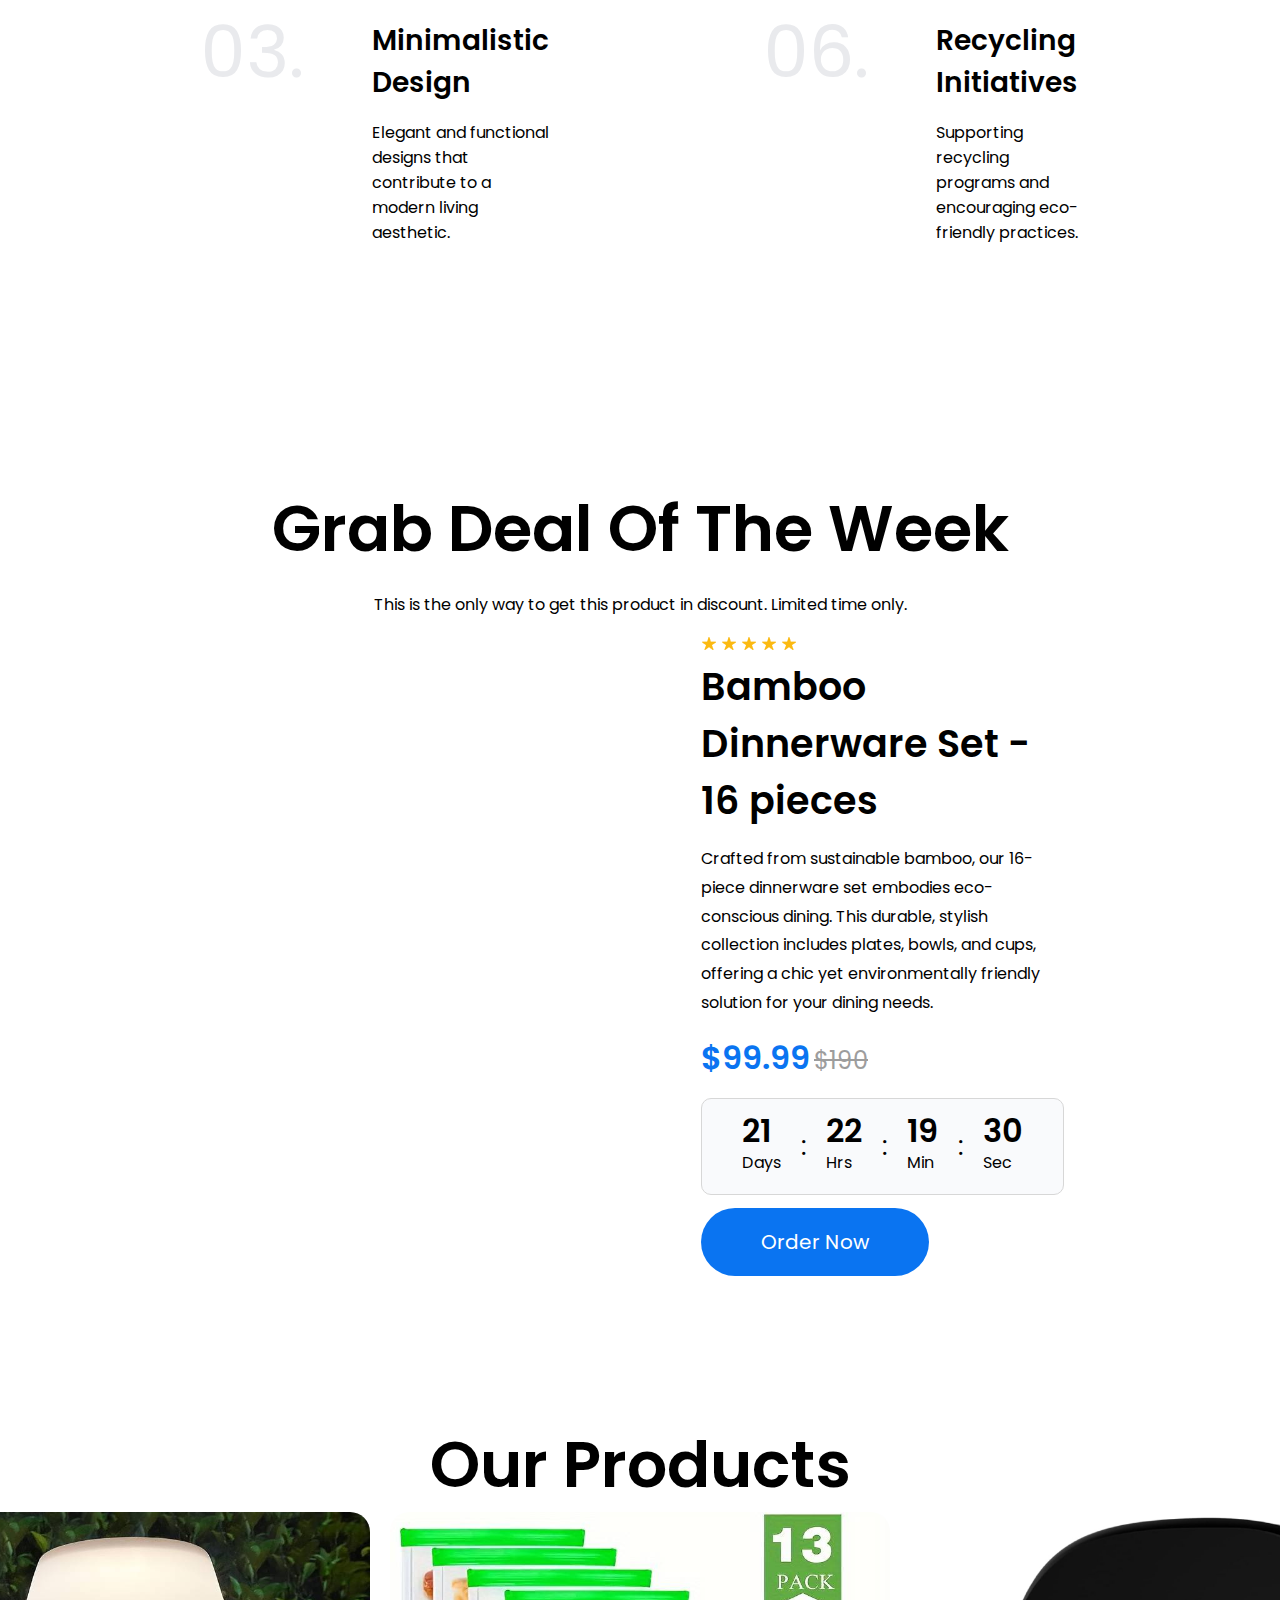
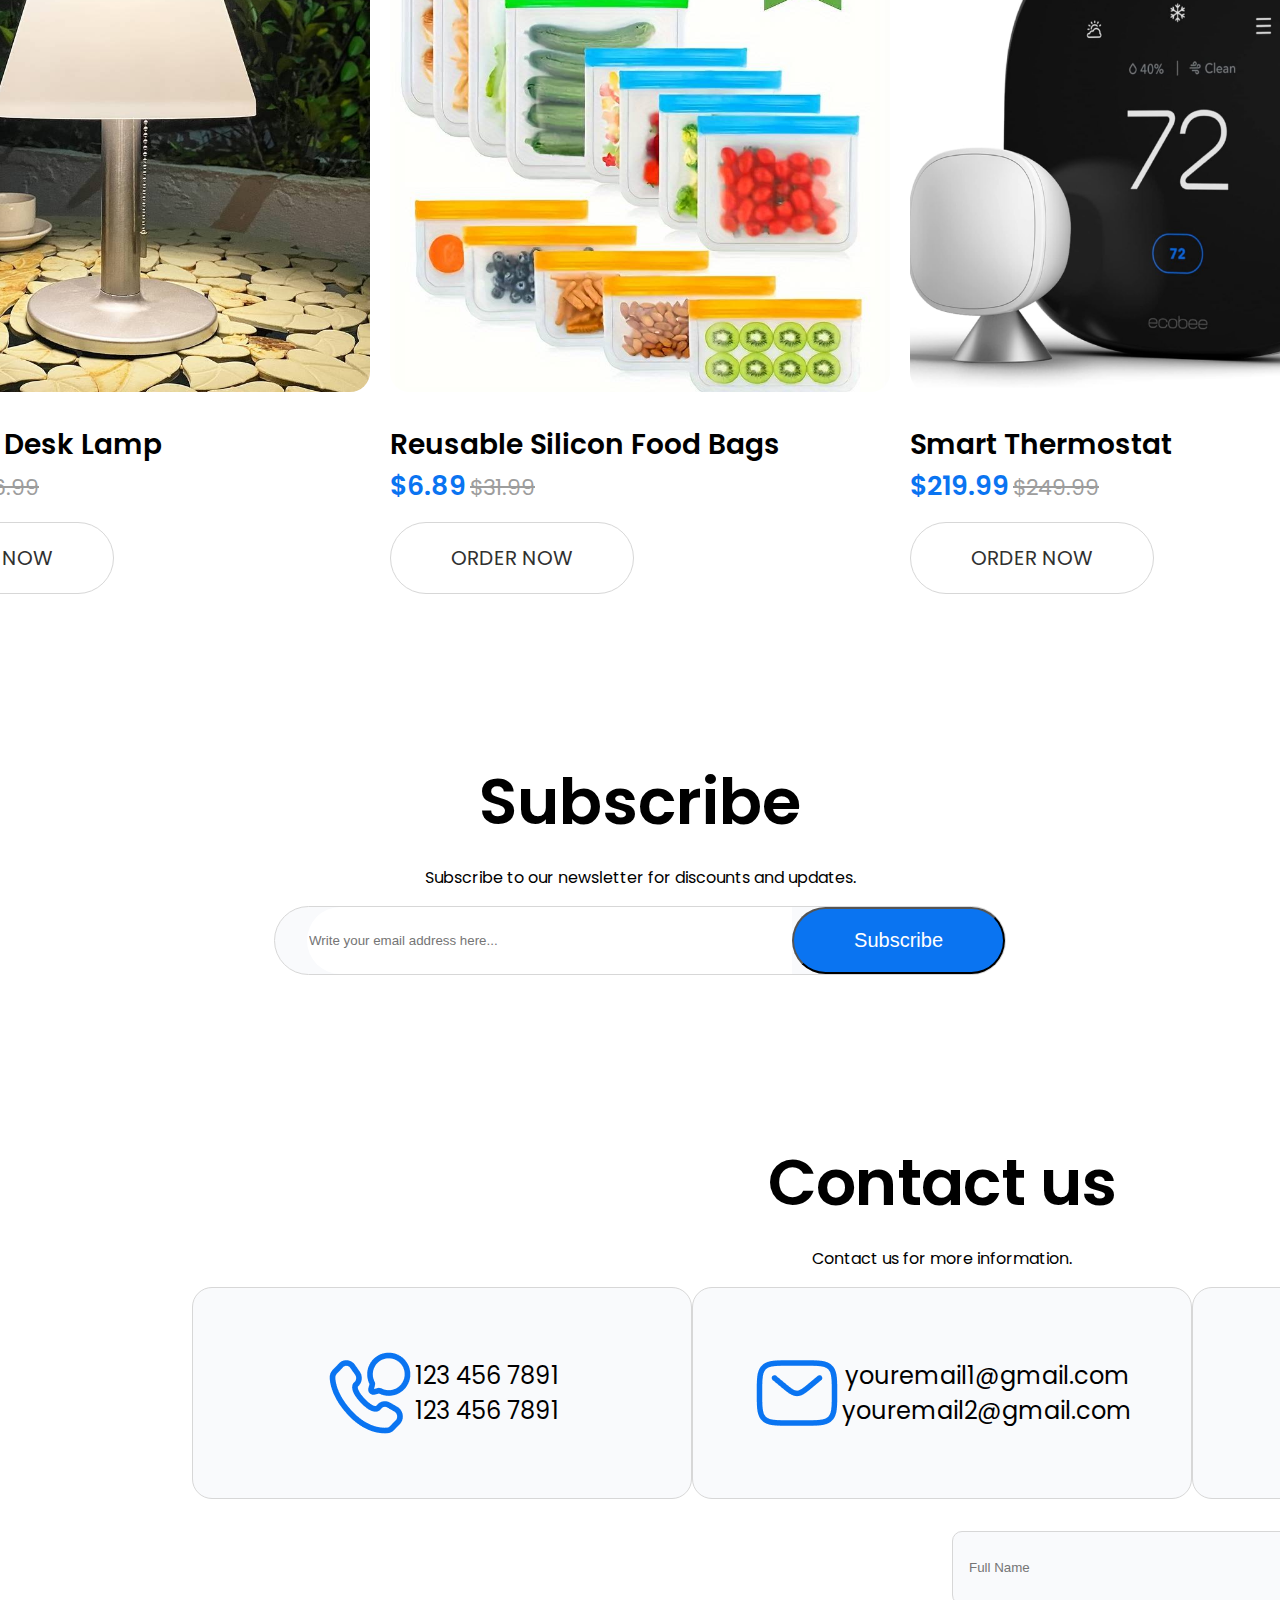
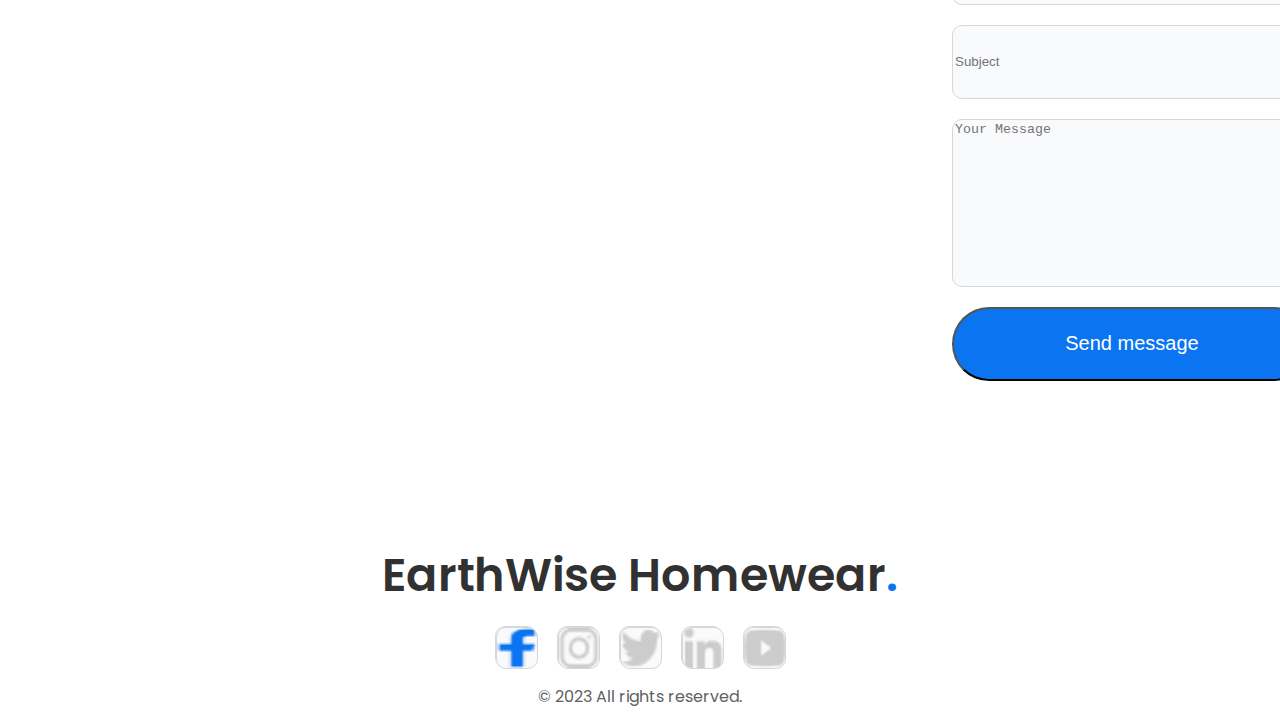
==== commit 357fd248: "final changes to site" ====
--- a/index.html
+++ b/index.html
@@ -124,28 +124,7 @@
             </div>
         </div>
     </section>
-    <!-- <section class="reasons">
-        <img src="" alt="" class="reasons--image">
-        <div class="reasons--container">
-            <h2 class="reasons--heading">Why Choose Us</h2>
-            <p class="reasons--heading_paragraph">Write some features of your products.</p>
-            <h4 class="reasons--reason_heading">Your Product Quality</h4>
-            <p class="reasons--reason_text">
-                Suspen dise tempus oncu enim pellen tesque este pretium in neque, elit morbi sagittis lorem habi mattis empus oncu enim
-                pellen.
-            </p>
-            <h4 class="reasons--reason_heading">Feature Of Your Product</h4>
-            <p class="reasons--reason_text">
-                Suspen dise tempus oncu enim pellen tesque este pretium in neque, elit morbi sagittis lorem habi mattis. A pellen tesque
-                pretium feugiat.
-            </p>
-            <h4 class="reasons--reason_heading">Customer Satisfaction</h4>
-            <p class="reasons--reason_text">
-                A pellen tesque pretium feugiat vel morbi sagittis habi tasse cursus. Suspen dise tempus oncu enim pellen tesque este
-                pretium.
-            </p>
-        </div>
-    </section> -->
+
     <section class="features">
         <h2 class="features--heading">Why Choose Us</h2>
         <p class="features--numbers features--numbers--left features--row_one">01.</p>
@@ -204,7 +183,9 @@
             This is the only way to get this product in discount. Limited time only.
         </p>
         <div class="grab_deal--product">
-            <iframe width="791" height="445" src="https://www.youtube.com/embed/sXSlPsgJi8g"
+            <iframe 
+            
+                width="791" height="445" src="https://www.youtube.com/embed/sXSlPsgJi8g"
                 title="Dinnerware Set,16 Piece Bamboo Tableware Set Anti-bacterial Eco Friendly Degradable Materials"
                 frameborder="0"
                 allow="accelerometer; autoplay; clipboard-write; encrypted-media; gyroscope; picture-in-picture; web-share"
@@ -315,8 +296,10 @@
         <p class="subscribe--text">
             Subscribe to our newsletter for discounts and updates.
         </p>
-        <input type="text" class="subscribe--email_input" placeholder="Write your email address here...">
-        <button class="subscribe--button">Subscribe</button>
+        <div class="subscribe--input_button_field">
+            <input type="text" class="subscribe--email_input" placeholder="Write your email address here...">
+            <button class="order_button">Subscribe</button>
+        </div>
     </section>
 
     <section class="contact_us">
@@ -346,64 +329,31 @@
                     <img class="contact_us--contact_icon_box--icon" src="./images/solar_point-on-map-outline.png" alt="">
                     <div class="contact_us--contact_icon_box--info">
                         <p class="contact_us--contact_icon_box--address1">
-                            947 Dogwood Road<br>Phoenix, Arizona
+                            947 Dogwood Road<br>Mamakating, NY
                         </p>
                     </div>
                 </div>
             </div>
             <div class="contact_us--map_and_form">
-                <div class="contact_us--map"></div>
-                <div class="contact_us--form">
-                    <div class="contact_us--form--inputs">
-                        <div class="contact_us--form--input--full_name_and_email">
-                            <div class="contact_us--form--input--full_name">Full Name*</div>
-                            <div class="contact_us--form--input--email">Email*</div>
-                        </div>
-                        <div class="contact_us--form--input--subject">Subject*</div>
-                        <div class="contact_us--form--input--your_message">Your Message*</div>
-                    </div>
-                    <div class="contact_us--form--button">Send message</div>
-                </div>
-            </div>
-        </div>
-    </section>
-
-    <section class="listed_in">
-        <ul class="listed_in--list">
-            <li class="listed_in--lifetrack">Lifetrack</li>
-            <li class="listed_in--landing">Landing</li>
-            <li class="listed_in--happen allcaps">Happen</li>
-            <li class="listed_in--products">Products</li>
-            <li class="listed_in--opener allcaps">Opener</li>
-        </ul>
-    </section>
-    <!-- <section class="listed_in">
-        <div class="listed_in--lifetrack">Lifetrack</div>
-        <div class="listed_in--landing">Landing</div>
-        <div class="listed_in--happen allcaps">Happen</div>
-        <div class="listed_in--products">Products</div>
-        <div class="listed_in--opener allcaps">Opener</div>
-    </section> -->
-
-    <section class="insta">
-        <h2 class="insta--heading">Instagram #YourBrand</h2>
-        <div class="insta--instagram">
-            <div class="insta--instagram--pics">
-                <img src="./images/insta-pic1.png" alt="" class="insta--pic">
-                <img src="./images/insta-pic2.png" alt="" class="insta--pic">
-                <img src="./images/insta-pic3.png" alt="" class="insta--pic">
-                <img src="./images/insta-pic4.png" alt="" class="insta--pic">
-                <img src="./images/insta-pic5.png" alt="" class="insta--pic">
-                <img src="./images/insta-pic6.png" alt="" class="insta--pic">
+                <iframe
+                    class="contact_us--map"
+                    src="https://www.google.com/maps/embed?pb=!1m18!1m12!1m3!1d2984.099253991017!2d-74.5078117236567!3d41.58873548348146!2m3!1f0!2f0!3f0!3m2!1i1024!2i768!4f13.1!3m3!1m2!1s0x89dcc94c00170811%3A0xf1279610277c8bf9!2sDogwood%20Rd%2C%20Mamakating%2C%20NY%2012790!5e0!3m2!1sen!2sus!4v1703281844908!5m2!1sen!2sus"
+                    width="100%" height="100%" style="border:0;" allowfullscreen="" loading="lazy"
+                    referrerpolicy="no-referrer-when-downgrade"></iframe>                
+                <input class="contact_us--form--input--full_name" placeholder="Full Name" />
+                <input class="contact_us--form--input--email input_field_props" placeholder="Email"/>
+                <input class="contact_us--form--input--subject input_field_props" placeholder="Subject"/>
+                <textarea class="contact_us--form--input--your_message input_field_props" placeholder="Your Message"></textarea>
+                <button class="order_button contact_us--form--button">Send message</div>
             </div>
         </div>
     </section>
 
     <section class="footer">
         <div class="footer--top_footer">
-            <a href="/home" class="logo">Lander<span class="logo--period">.</span></a>
+            <a href="/home" class="logo">EarthWise Homewear<span class="logo--period">.</span></a>
             <p class="footer--top_footer--text">
-                Lander best multi-purpose product landing page.
+                
             </p>
             <div class="footer--top_footer--social_icons">
                 <div class="footer--top_footer--icon">
@@ -424,7 +374,7 @@
             </div>
         </div>
         <p class="footer--bottom_footer">
-            © 2023 Lander. Designed by <span class="footer--bottom_footer--name">TemplatesJungle</span>
+            © 2023 All rights reserved.
         </p>
     </section>
 </body>
--- a/styles.css
+++ b/styles.css
@@ -183,6 +183,7 @@
 
 .contact_us--contact_icon_boxes {
     display: flex;
+    justify-content: center;
 }
 
 .contact_us--contact_icon_box {
@@ -343,6 +344,7 @@
     display: flex;
     width: 100%;
     align-items: center;
+    justify-content: center;
 }
 
 .grab_deal--product_description {
@@ -422,6 +424,7 @@
 
 .our_products--product_area {
     display: flex;
+    justify-content: center;
 }
 
 .our_products--product + .our_products--product {
@@ -461,4 +464,93 @@
 
 .our_products--product_price {
     margin-top: 0;
+}
+
+.subscribe--input_button_field {
+    display: flex;
+    justify-content: space-between;
+    font-size: 1rem;
+    width: 730px;
+    margin-inline: auto;
+    border: 1px solid #d7d7d7;
+    border-radius: 110px;
+    background-color: #f9FAFC;
+}
+
+.subscribe--input_button_field:focus-within {
+    outline: 1px solid blue;
+}
+
+.subscribe--email_input {
+    flex-grow: 2;
+    border-top-left-radius: 110px;
+    border-bottom-left-radius: 110px;
+    border-color: #d7d7d7;
+    border: none;
+    margin-left: 2rem;
+}
+
+.subscribe--email_input:focus {
+    outline: none;
+}
+
+.contact_us {
+    width: 1500px;
+    margin-inline: auto;
+}
+
+.contact_us--map_and_form {
+    display: grid;
+    grid-template-columns: repeat(4, 1fr);
+    grid-template-rows: repeat(5, 1fr);
+    gap: 20px;
+    height: 450px;
+    margin-top: 2rem;
+    /* width: 1500px;
+    marg-inline: auto; */
+}
+
+.contact_us--map {
+    grid-column: 1 / 3;
+    grid-row: 1 / 6;
+}
+
+.input_field_props {
+    /* width: 100%;
+    height: 100%; */
+    border: 1px solid #d7d7d7;
+    border-radius: 10px;
+    background-color: #F9FAFC;
+    /* padding: 1rem; */
+}
+
+.contact_us--form--input--full_name {
+    grid-column: 3 / 4;
+    grid-row: 1 / 2;
+    /* width: 100%;
+    height: 100%; */
+    border: 1px solid #d7d7d7;
+    border-radius: 10px;
+    background-color: #F9FAFC;
+    padding: 1rem;
+}
+
+.contact_us--form--input--email {
+    grid-column: 4 / 5;
+    grid-row: 1 / 2;
+}
+
+.contact_us--form--input--subject {
+    grid-column: 3 / 5;
+    grid-row: 2 / 3;
+}
+
+.contact_us--form--input--your_message {
+    grid-column: 3 / 5;
+    grid-row: 3 / 5;
+}
+
+.contact_us--form--button {
+    grid-column: 3 / 4;
+    grid-row: 5 / 6;
 }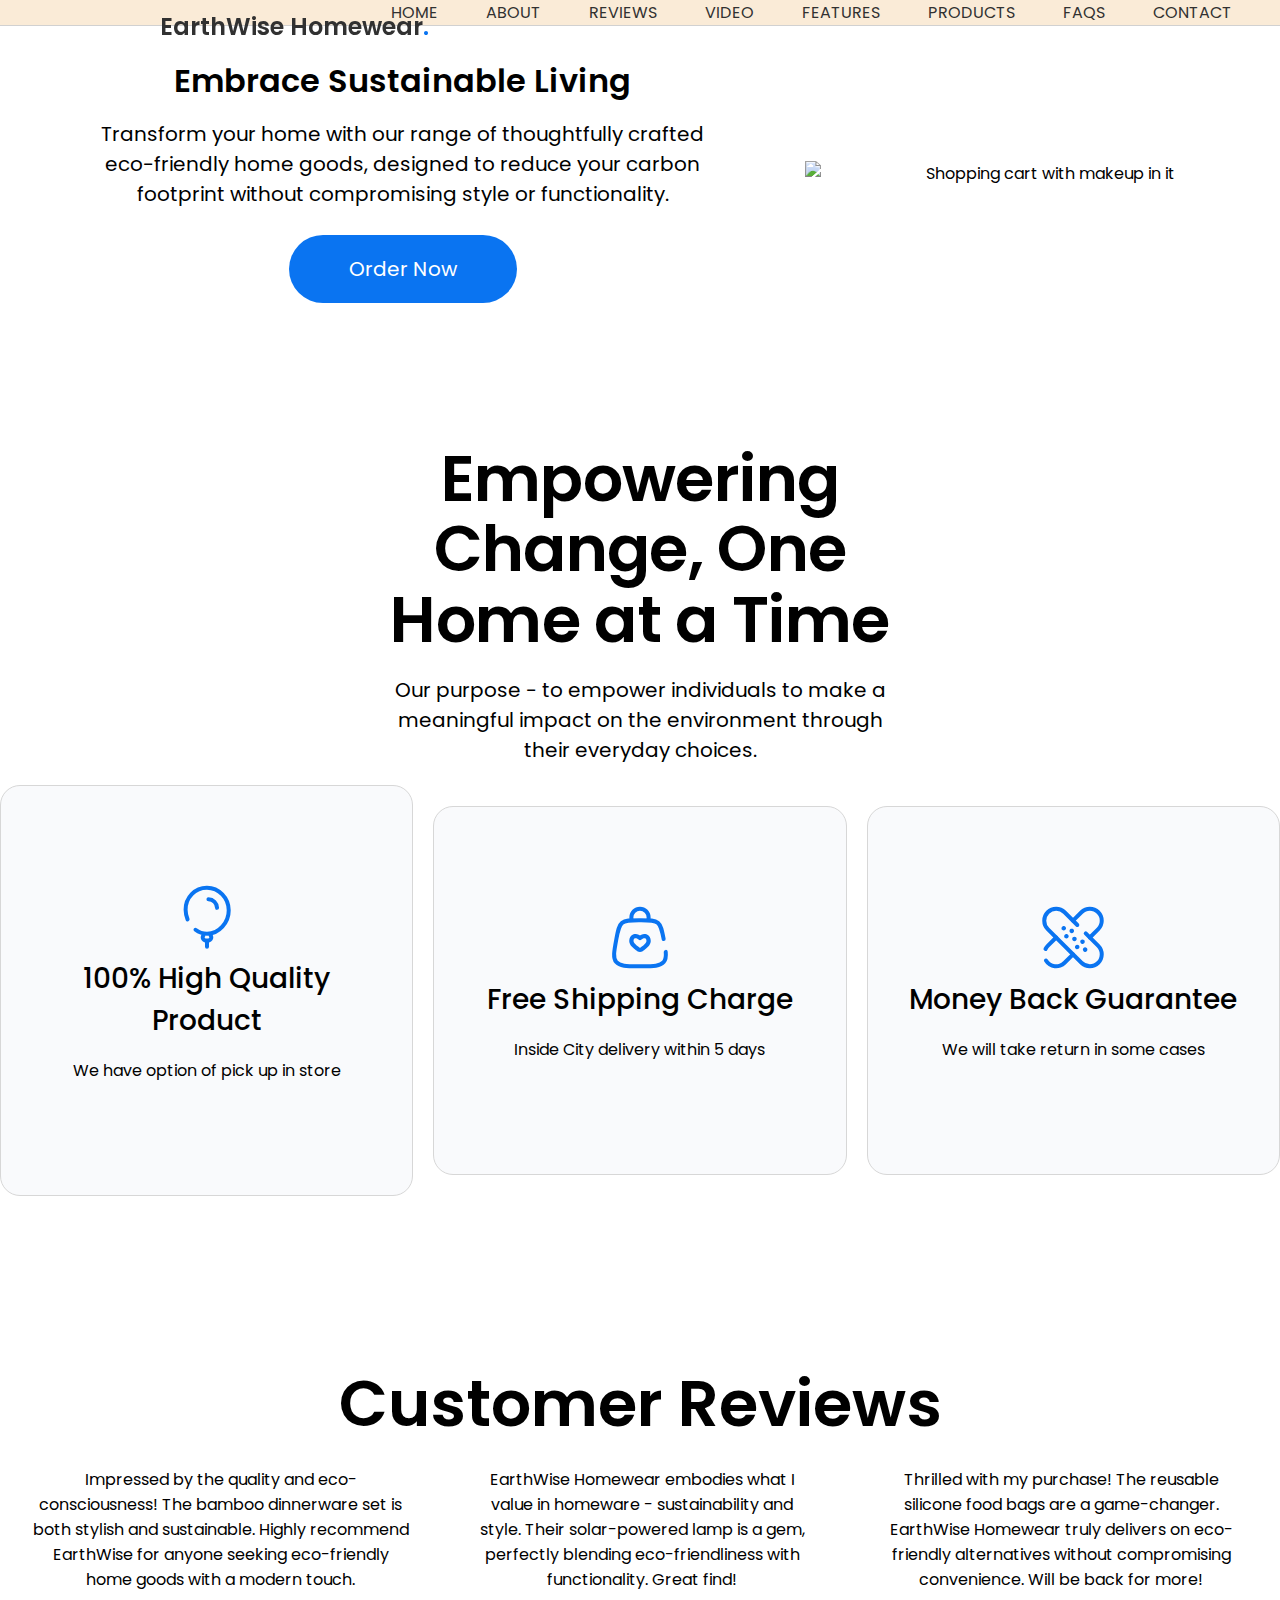
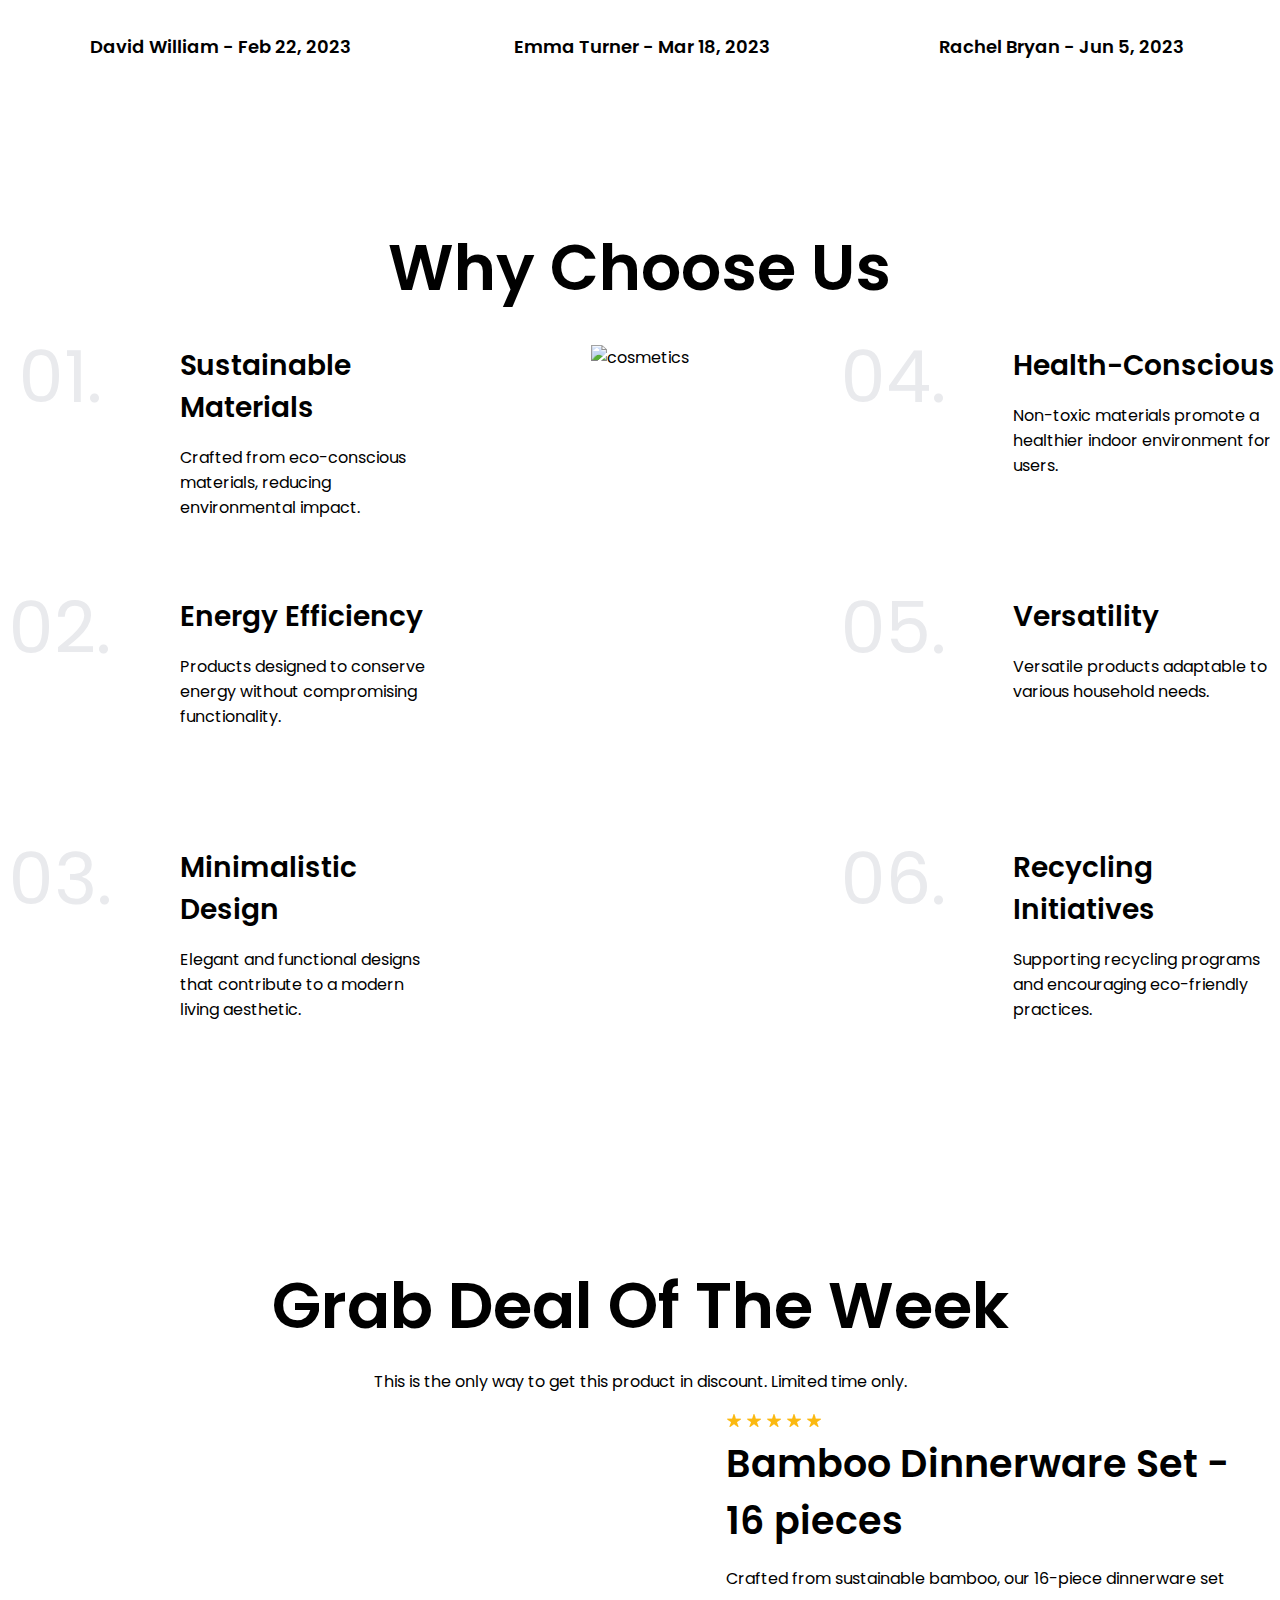
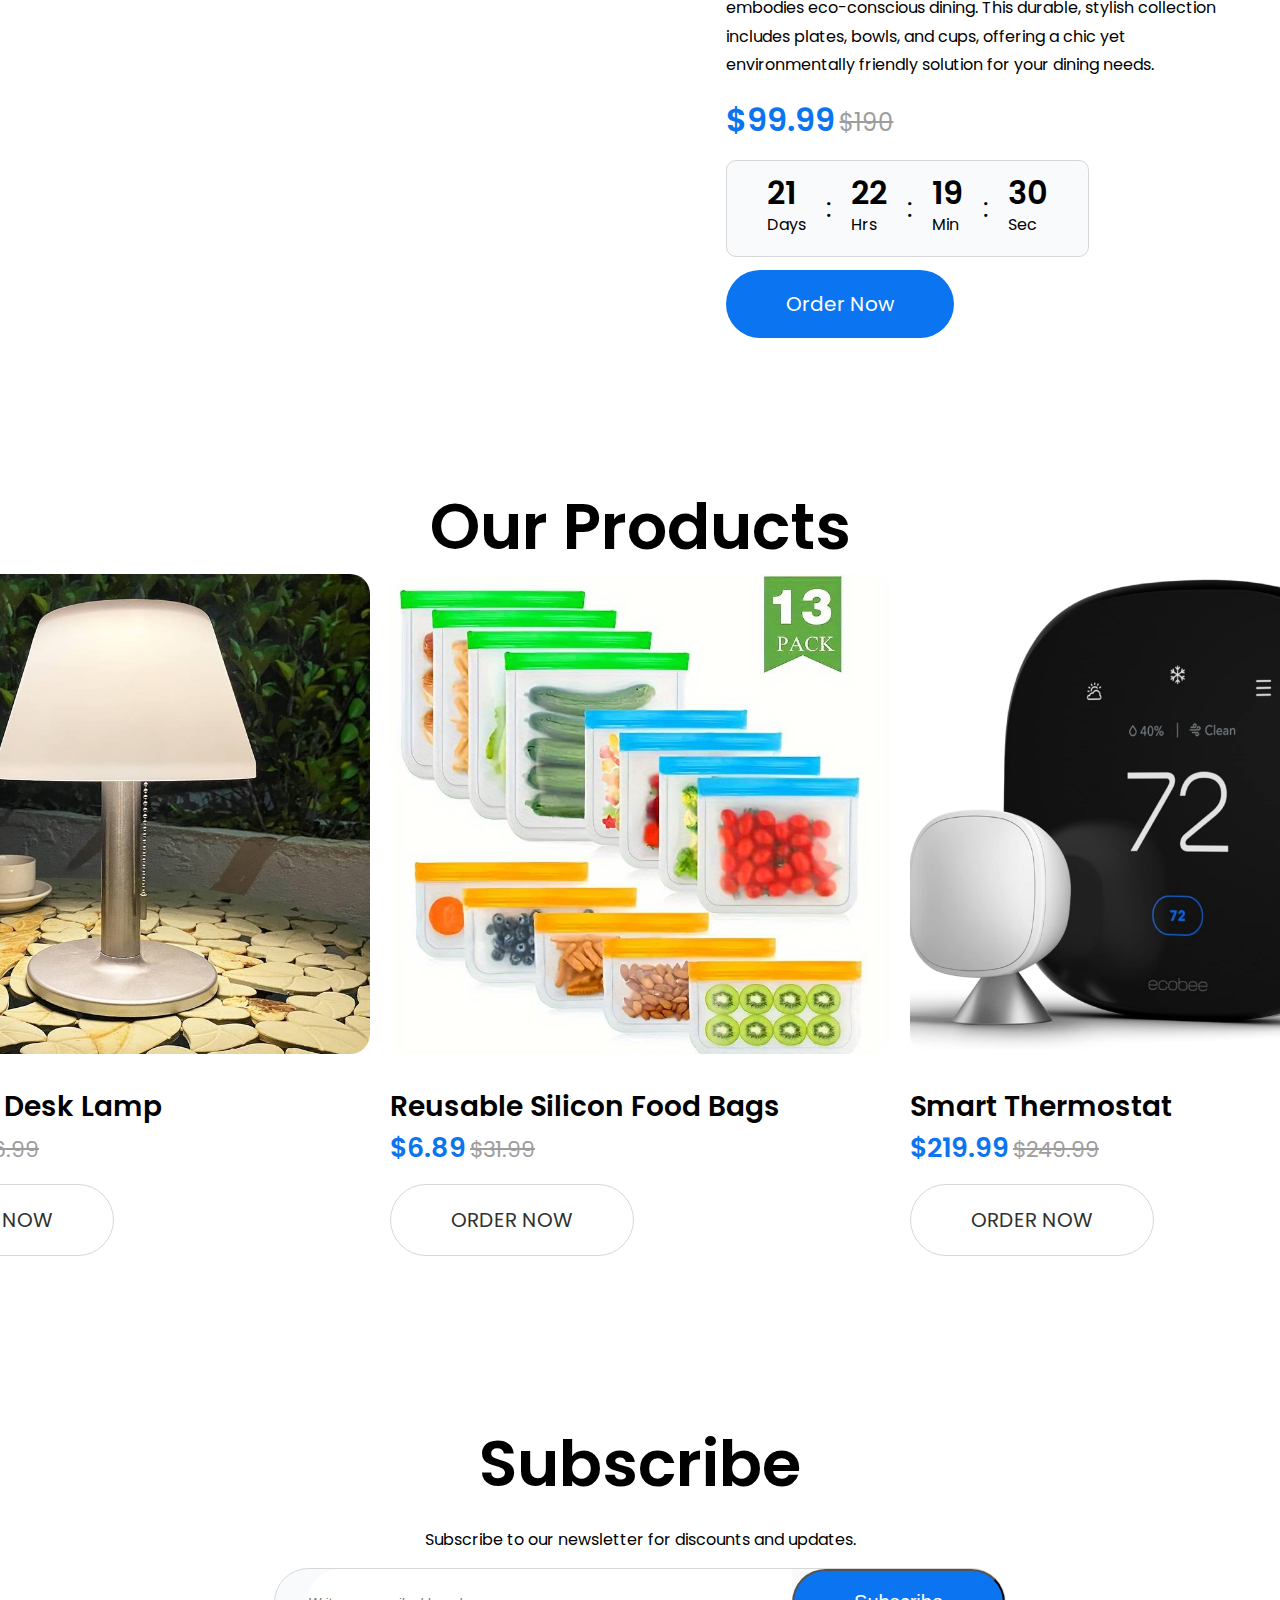
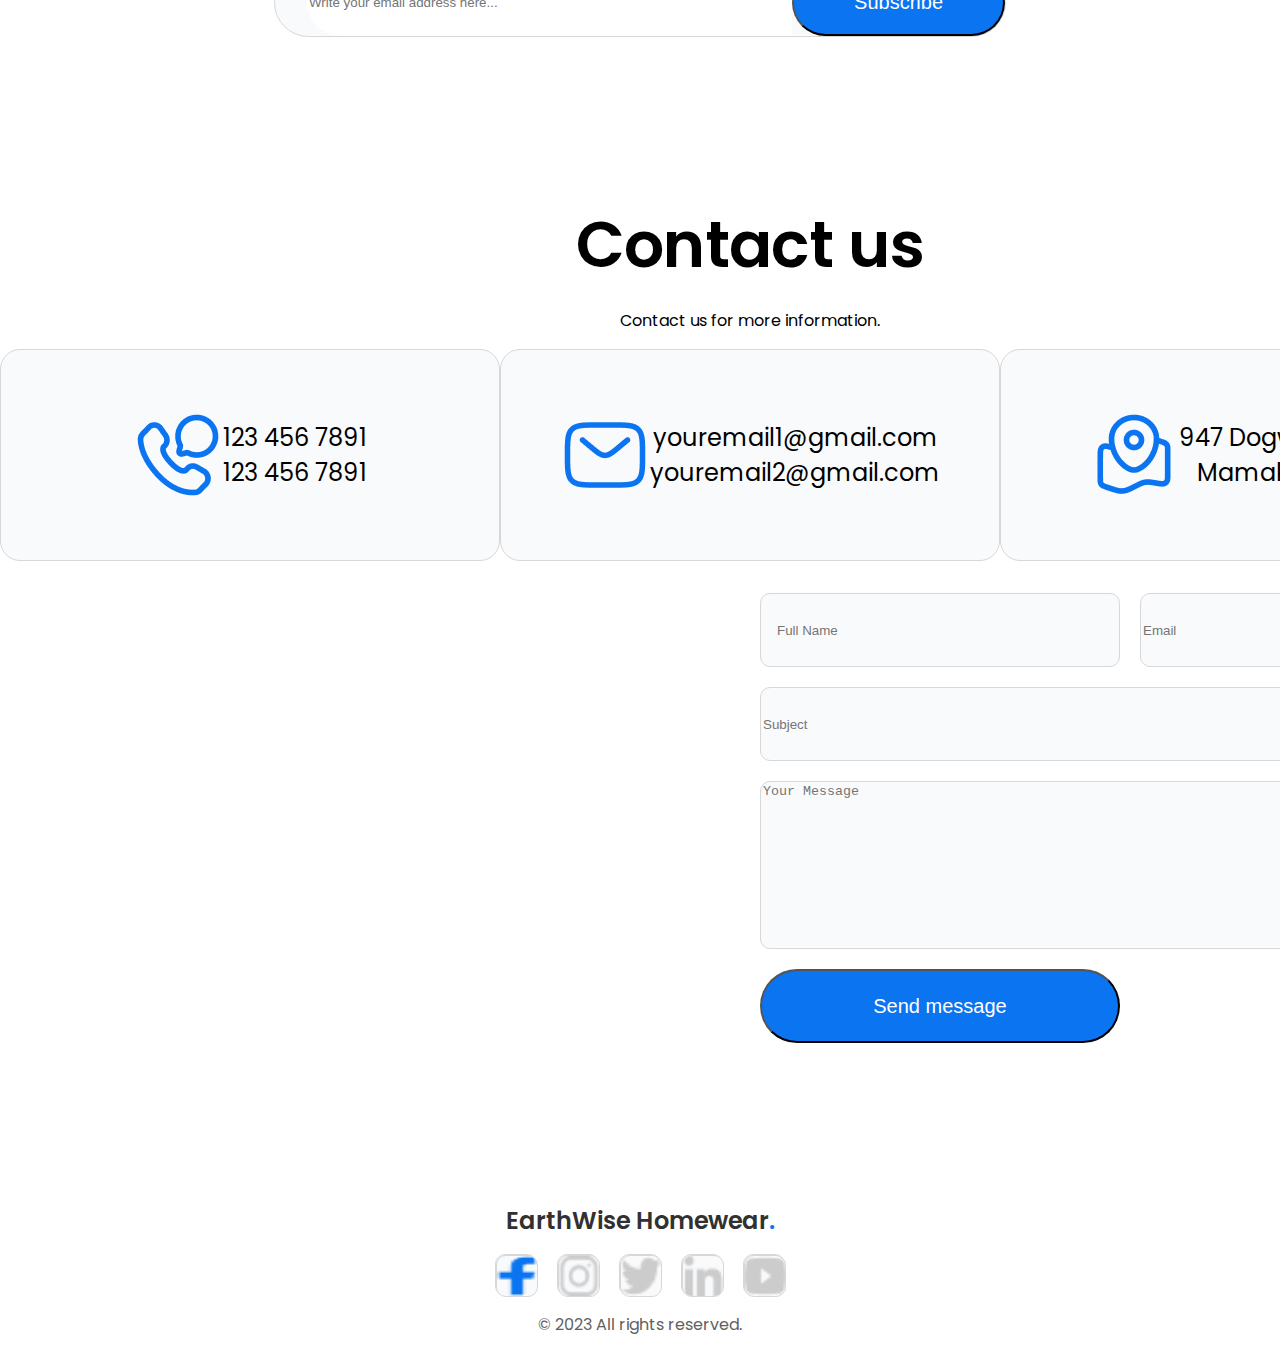
==== commit b8fbe999: "beginning mobile design of page" ====
--- a/index.html
+++ b/index.html
@@ -11,25 +11,27 @@
         rel="stylesheet">
     <link href="https://cdnjs.cloudflare.com/ajax/libs/font-awesome/5.13.0/css/all.min.css" rel="stylesheet">
     <link rel="stylesheet" href="./styles.css">
+    <link rel="stylesheet" media="screen and (hover:none)" href="./mobile.css">
 </head>
 <body>
     <header>
-        <nav class="navbar">
-            <ul class="navbar--flex_container">
-                <li>
-                    <a href="/home" class="navbar--logo logo">EarthWise Homewear<span class="logo--period">.</span></a>
-                </li>
-                <li class="navbar--links navbar--home_link"><a href="/home">Home</a></li>
-                <li class="navbar--links"><a href="/about">About</a></li>
-                <li class="navbar--links"><a href="/reviews">Reviews</a></li>
-                <li class="navbar--links"><a href="/video">Video</a></li>
-                <li class="navbar--links"><a href="/features">Features</a></li>
-                <li class="navbar--links"><a href="/products">Products</a></li>
-                <li class="navbar--links"><a href="/faqs">Faqs</a></li>
-                <li class="navbar--links"><a href="/contact">Contact</a></li> 
-            </ul>
-        </nav>
+        <h1 class="header--logo">
+            <a href="/home" class="navbar--logo logo">EarthWise Homewear<span class="logo--period">.</span></a>
+        </h1>
     </header>
+    <nav class="navbar">
+        <ul class="navbar--flex_container">
+            
+            <li class="navbar--links navbar--home_link"><a href="/home">Home</a></li>
+            <li class="navbar--links"><a href="/about">About</a></li>
+            <li class="navbar--links"><a href="/reviews">Reviews</a></li>
+            <li class="navbar--links"><a href="/video">Video</a></li>
+            <li class="navbar--links"><a href="/features">Features</a></li>
+            <li class="navbar--links"><a href="/products">Products</a></li>
+            <li class="navbar--links"><a href="/faqs">Faqs</a></li>
+            <li class="navbar--links"><a href="/contact">Contact</a></li>
+        </ul>
+    </nav>
     <section class="above_fold">
         <div class="above_fold--billboard">
             <h1 class="above_fold--billboard_heading">Embrace Sustainable Living</h1>
--- a/styles.css
+++ b/styles.css
@@ -9,8 +9,6 @@
 body {
     margin: 0;
     box-sizing: border-box;
-    padding-left: 12rem;
-    padding-right: 12rem;
     text-align: center;
 }
 
@@ -24,7 +22,7 @@
 }
 
 h1 {
-    font-size: 5.875rem;
+    font-size: 2rem;
     font-weight: 600;
 }
 
@@ -46,6 +44,9 @@
 
 .navbar {
     background-color: antiquewhite;
+    position: fixed;
+    width: 100%;
+
 }
 
 .navbar--flex_container {
@@ -54,6 +55,8 @@
     align-items: center;
     padding: 0;
     border-bottom: 1px solid #d1d1d1;
+    margin-top: 0;
+    margin-bottom: 0;
 }
 
 .navbar li {
@@ -65,12 +68,16 @@
     text-decoration: none;
 }
 
-.navbar--logo {
-    margin-right: auto;
+.header--logo {
+    position: fixed;
+    top: 0;
+    left: 0;
+    margin-left: 5em;
+    z-index: 500;
 }
 
 .logo {
-    font-size: 2.875rem;
+    font-size: 1.5rem;
     font-weight: 600;
     color: #313131;
     text-decoration: none;
@@ -82,7 +89,7 @@
 
 .navbar--links > a {
     text-transform: uppercase;
-    padding-left: 3rem;
+    padding-right: 3rem;
 }
 
 .navbar--links.navbar--home_link {
@@ -91,7 +98,7 @@
 
 .above_fold {
     display: flex;
-    padding-top: 1.5rem;
+    padding-top: 4rem;
     align-items: center;
 }
 
@@ -99,6 +106,9 @@
     text-align: center;
     padding-left: 5em;
     padding-right: 5em;
+    flex-grow: 1;
+    flex-shrink: 1;
+    flex-basis: 1;
 }
 
 .above_fold--billboard_heading {
@@ -110,6 +120,17 @@
 .above_fold--billboard_text {
     font-size: 1.25rem;
     margin-bottom: 2.25em;
+}
+
+.above_fold--cart_image {
+    width: 100%;
+    max-width: 500px;
+    height: auto;
+    flex-grow: 1;
+    flex-shrink: 1;
+    flex-basis: 1;
+    object-fit: cover;
+    margin-inline: auto;
 }
 
 .order_button {
@@ -326,6 +347,7 @@
 .features--image {
     grid-row: 2 / 5;
     grid-column: 3 / 4;
+    margin-inline: auto;
 }
 
 .features--numbers--right {
--- a/mobile.css
+++ b/mobile.css
@@ -0,0 +1,7 @@
+.above_fold {
+    flex-direction: column;
+}
+
+.purpose--top_blurb {
+    width: 100%;
+}